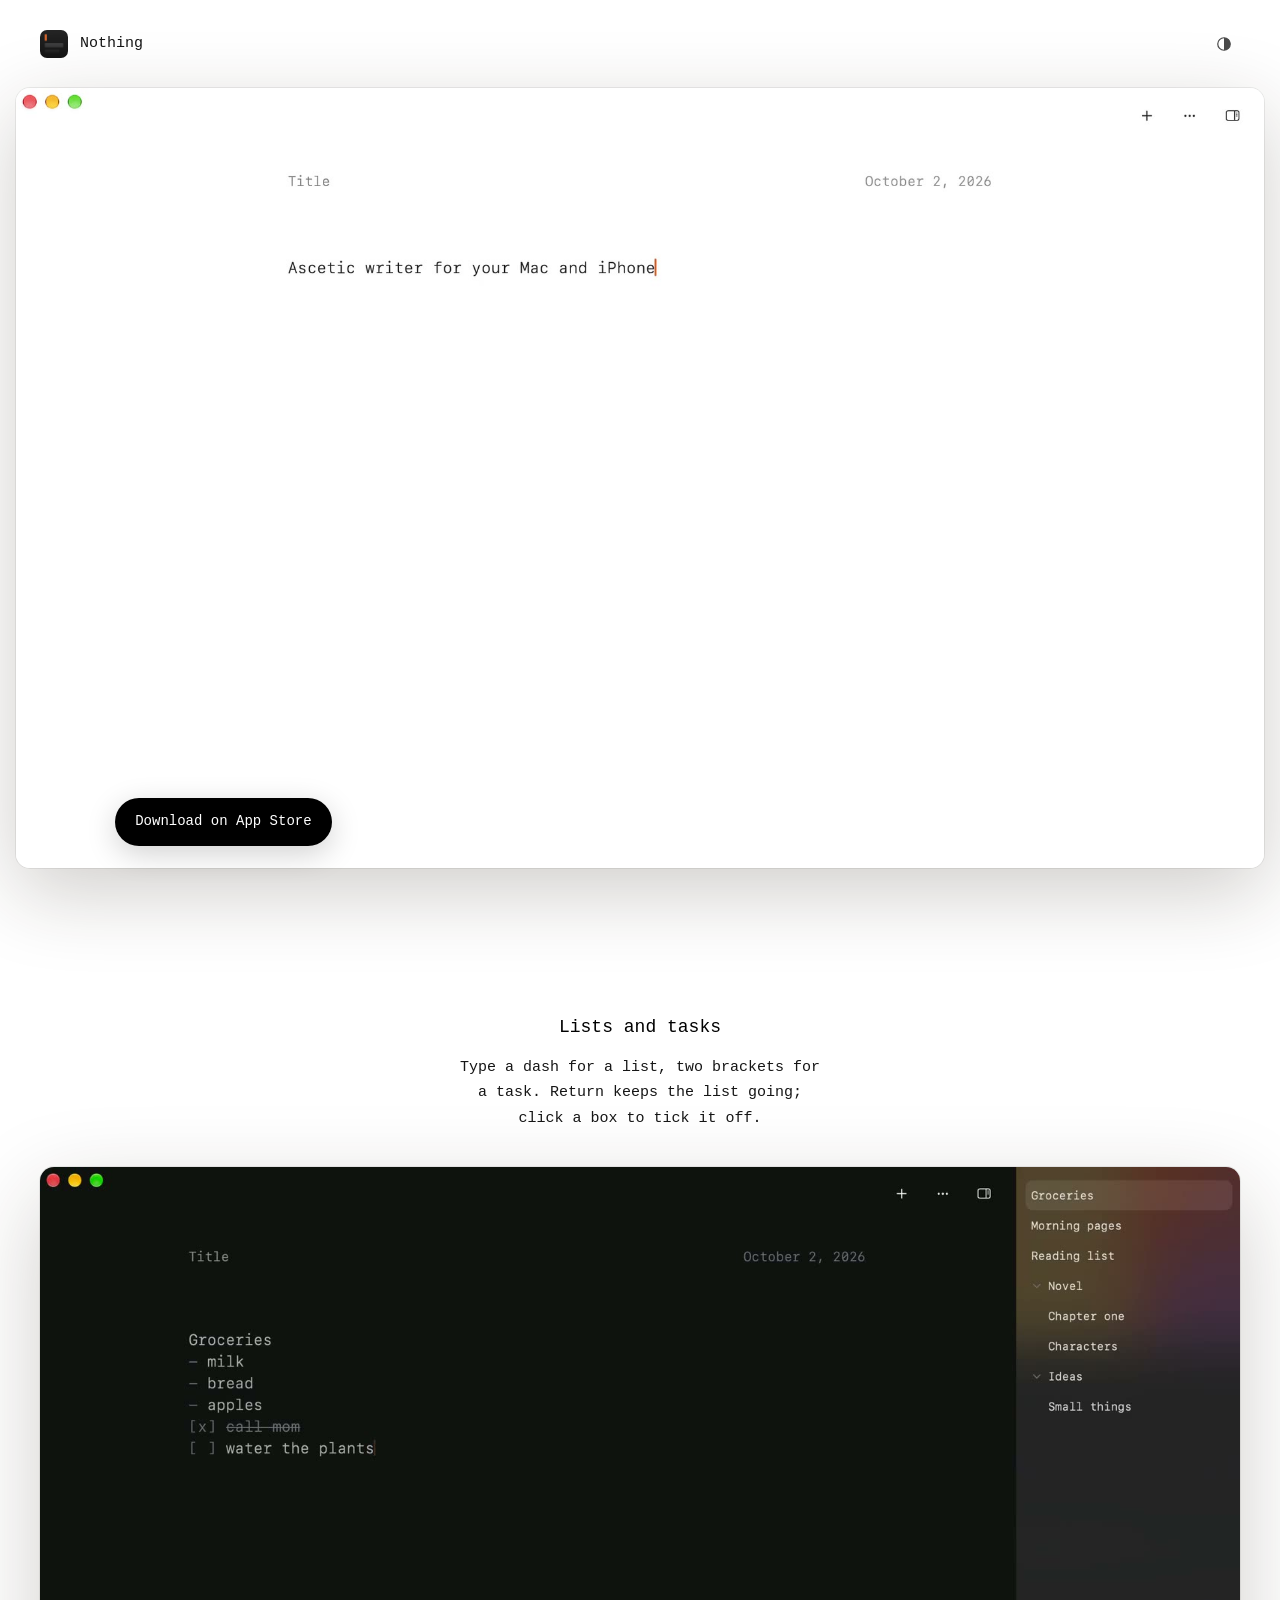
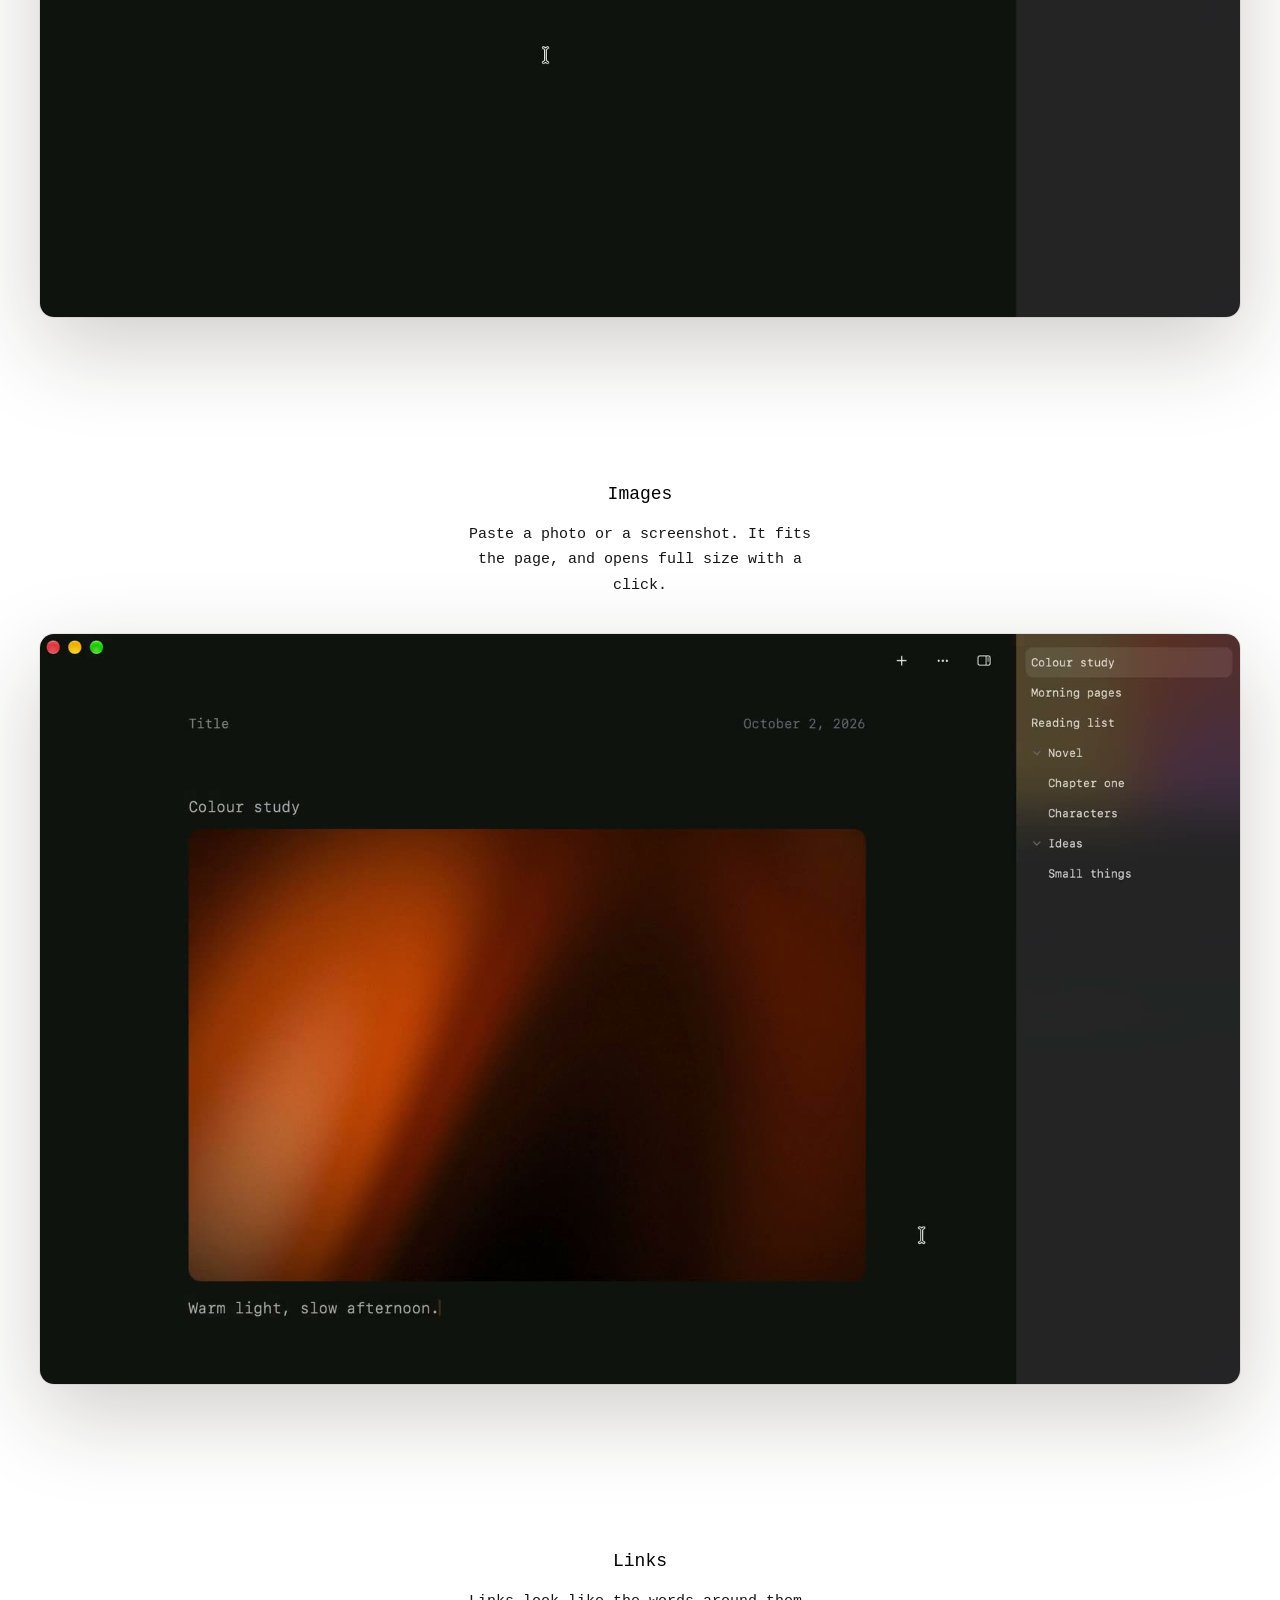
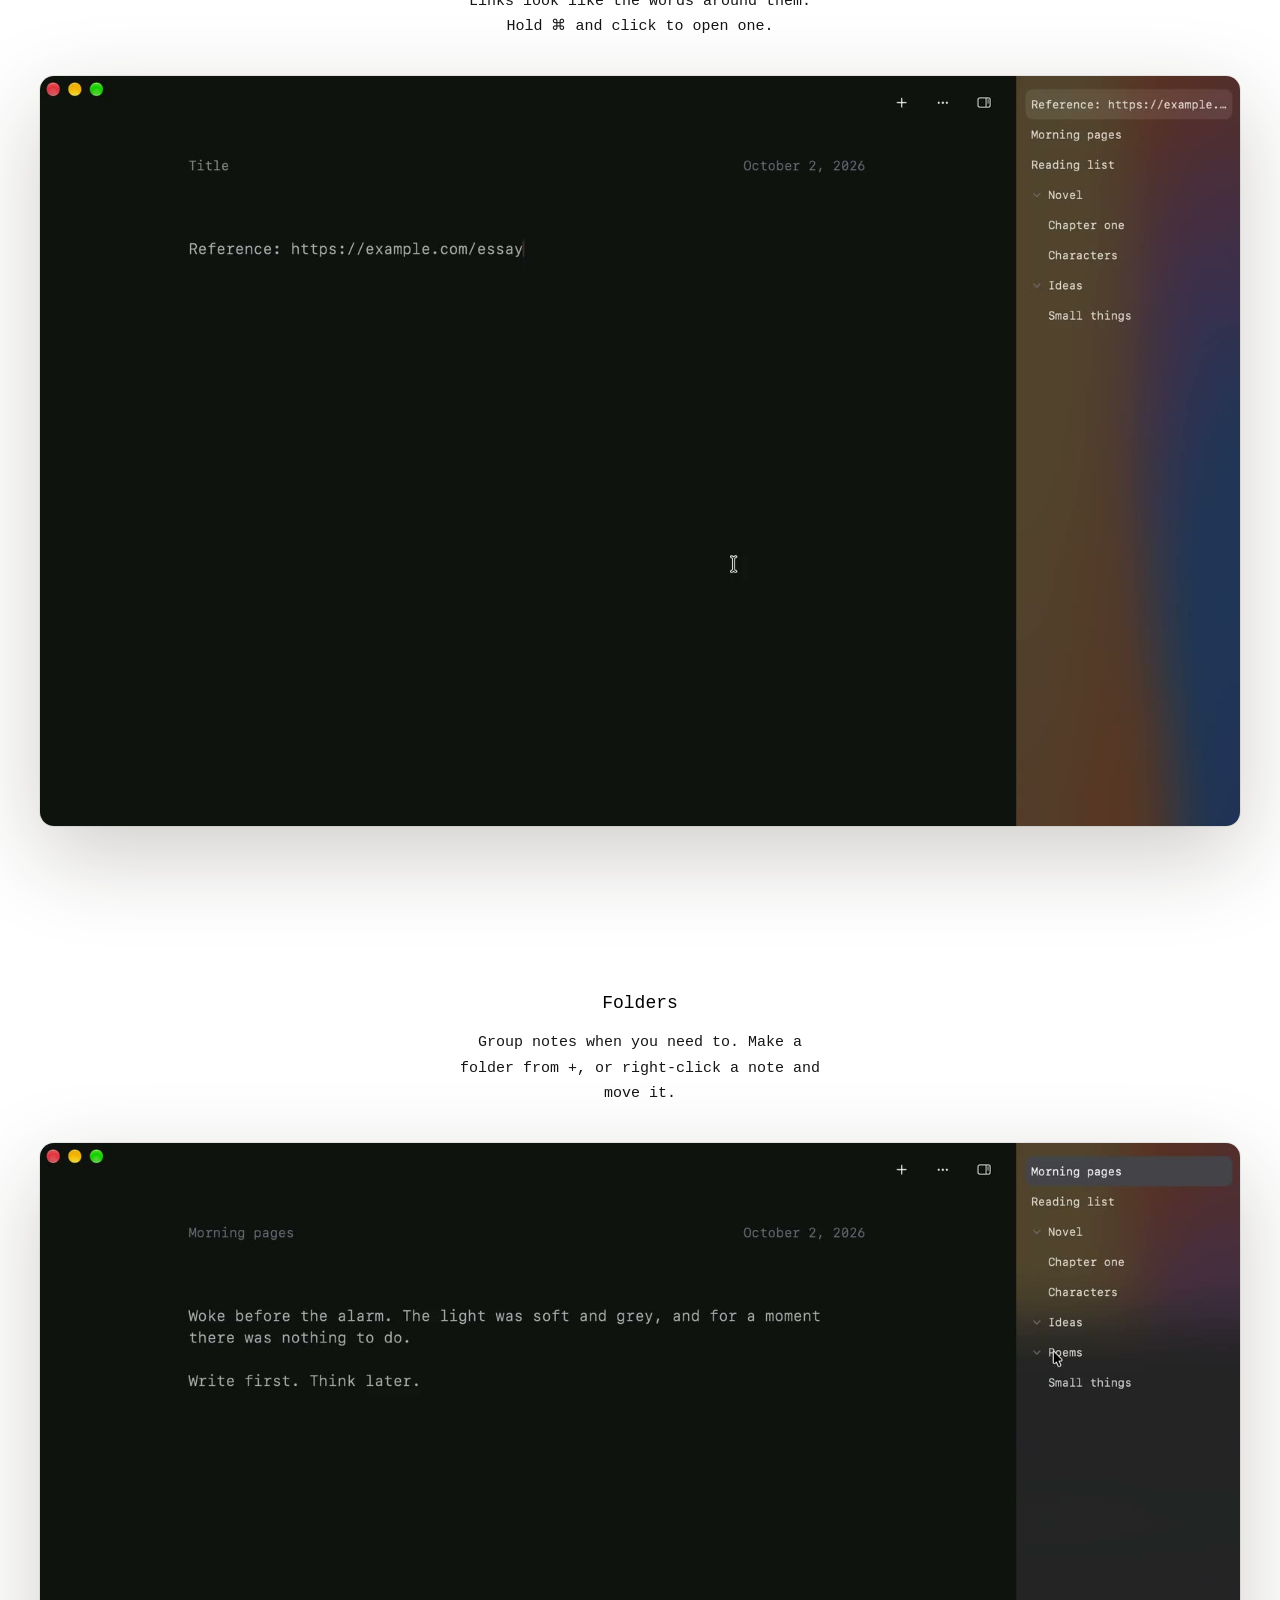
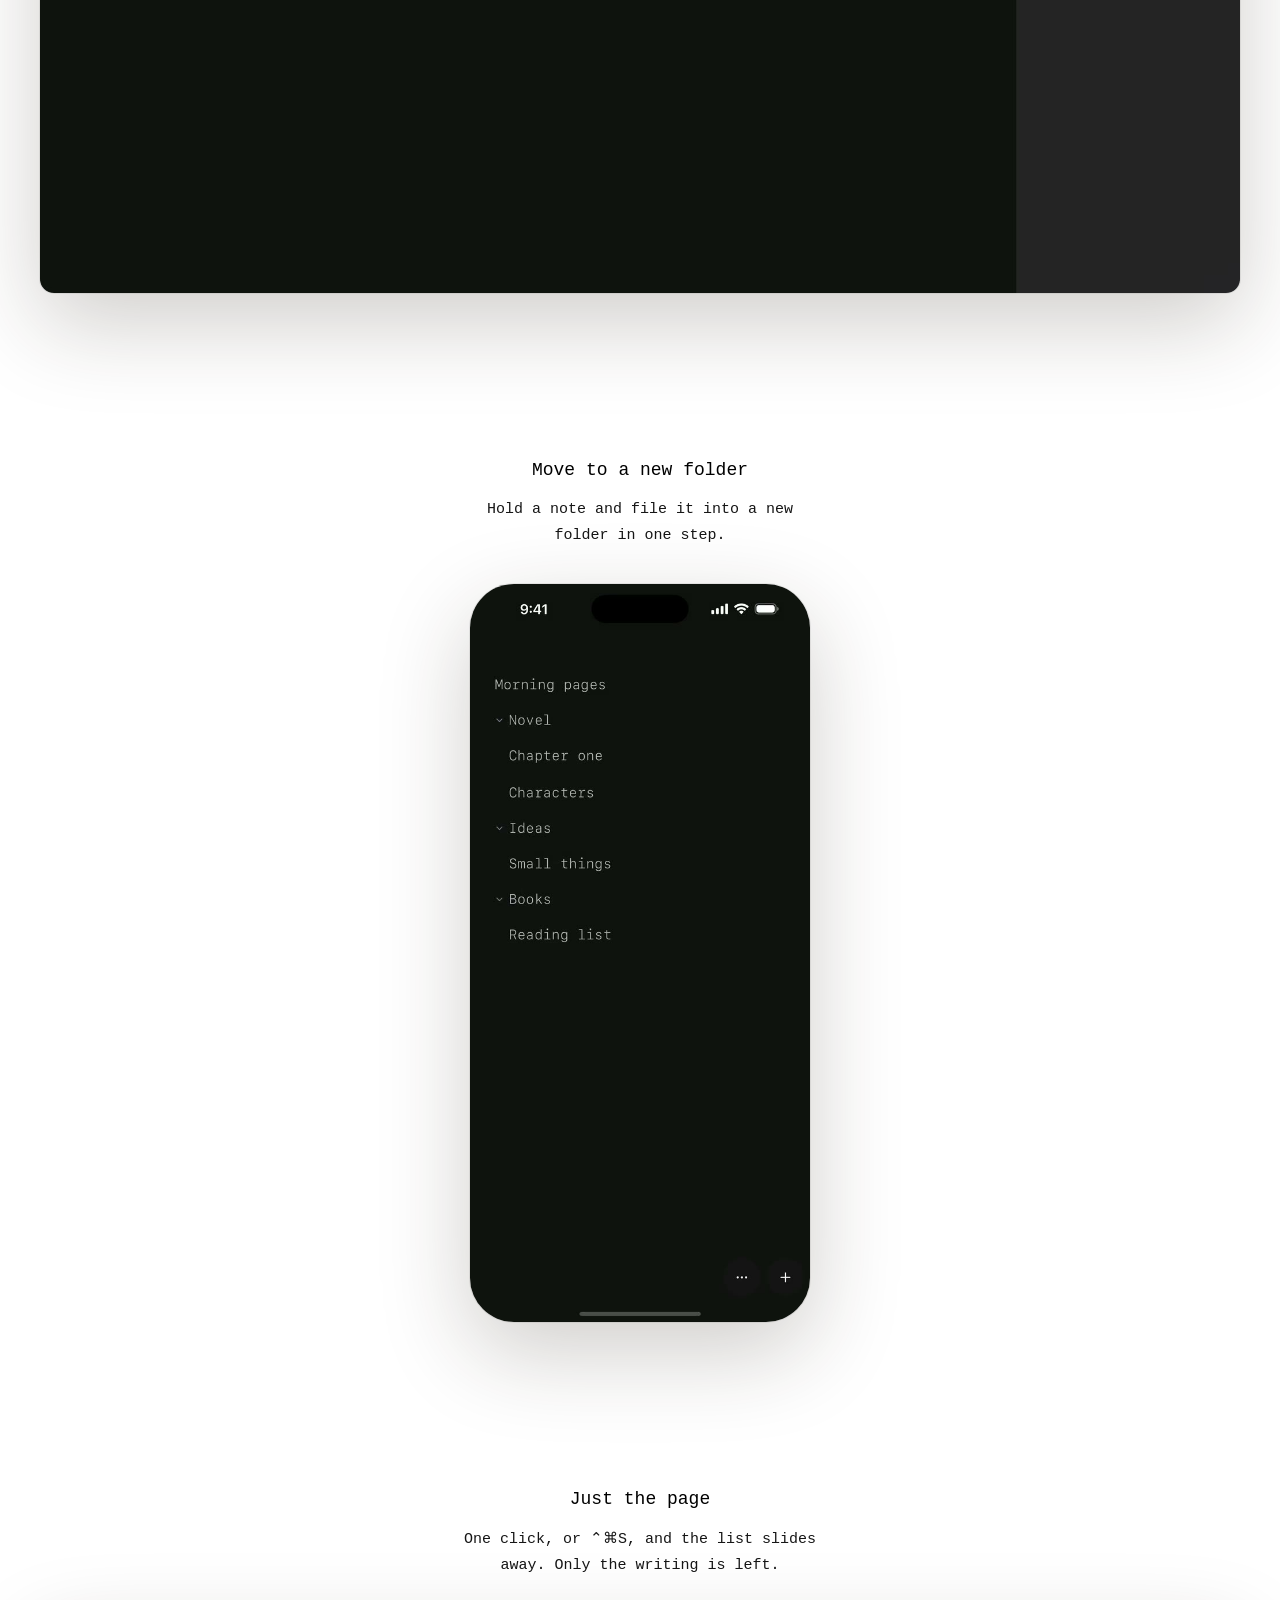
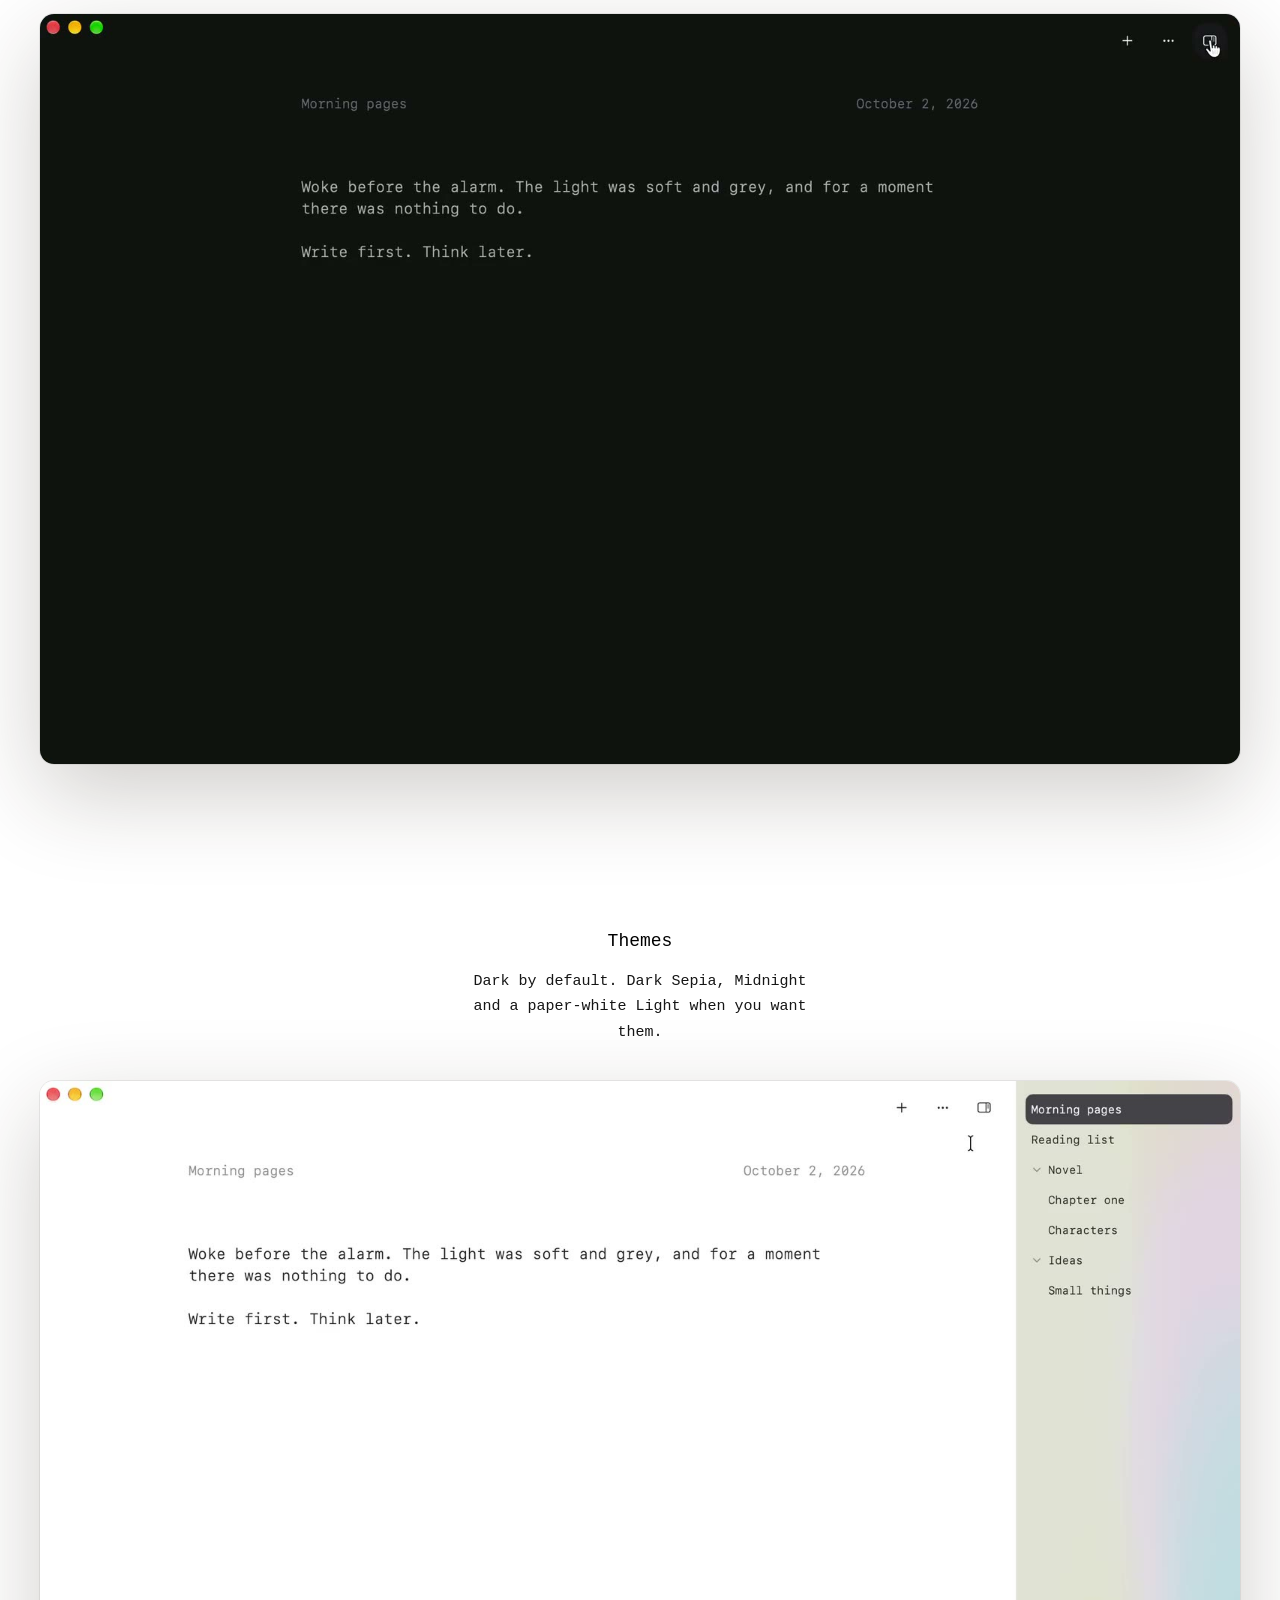
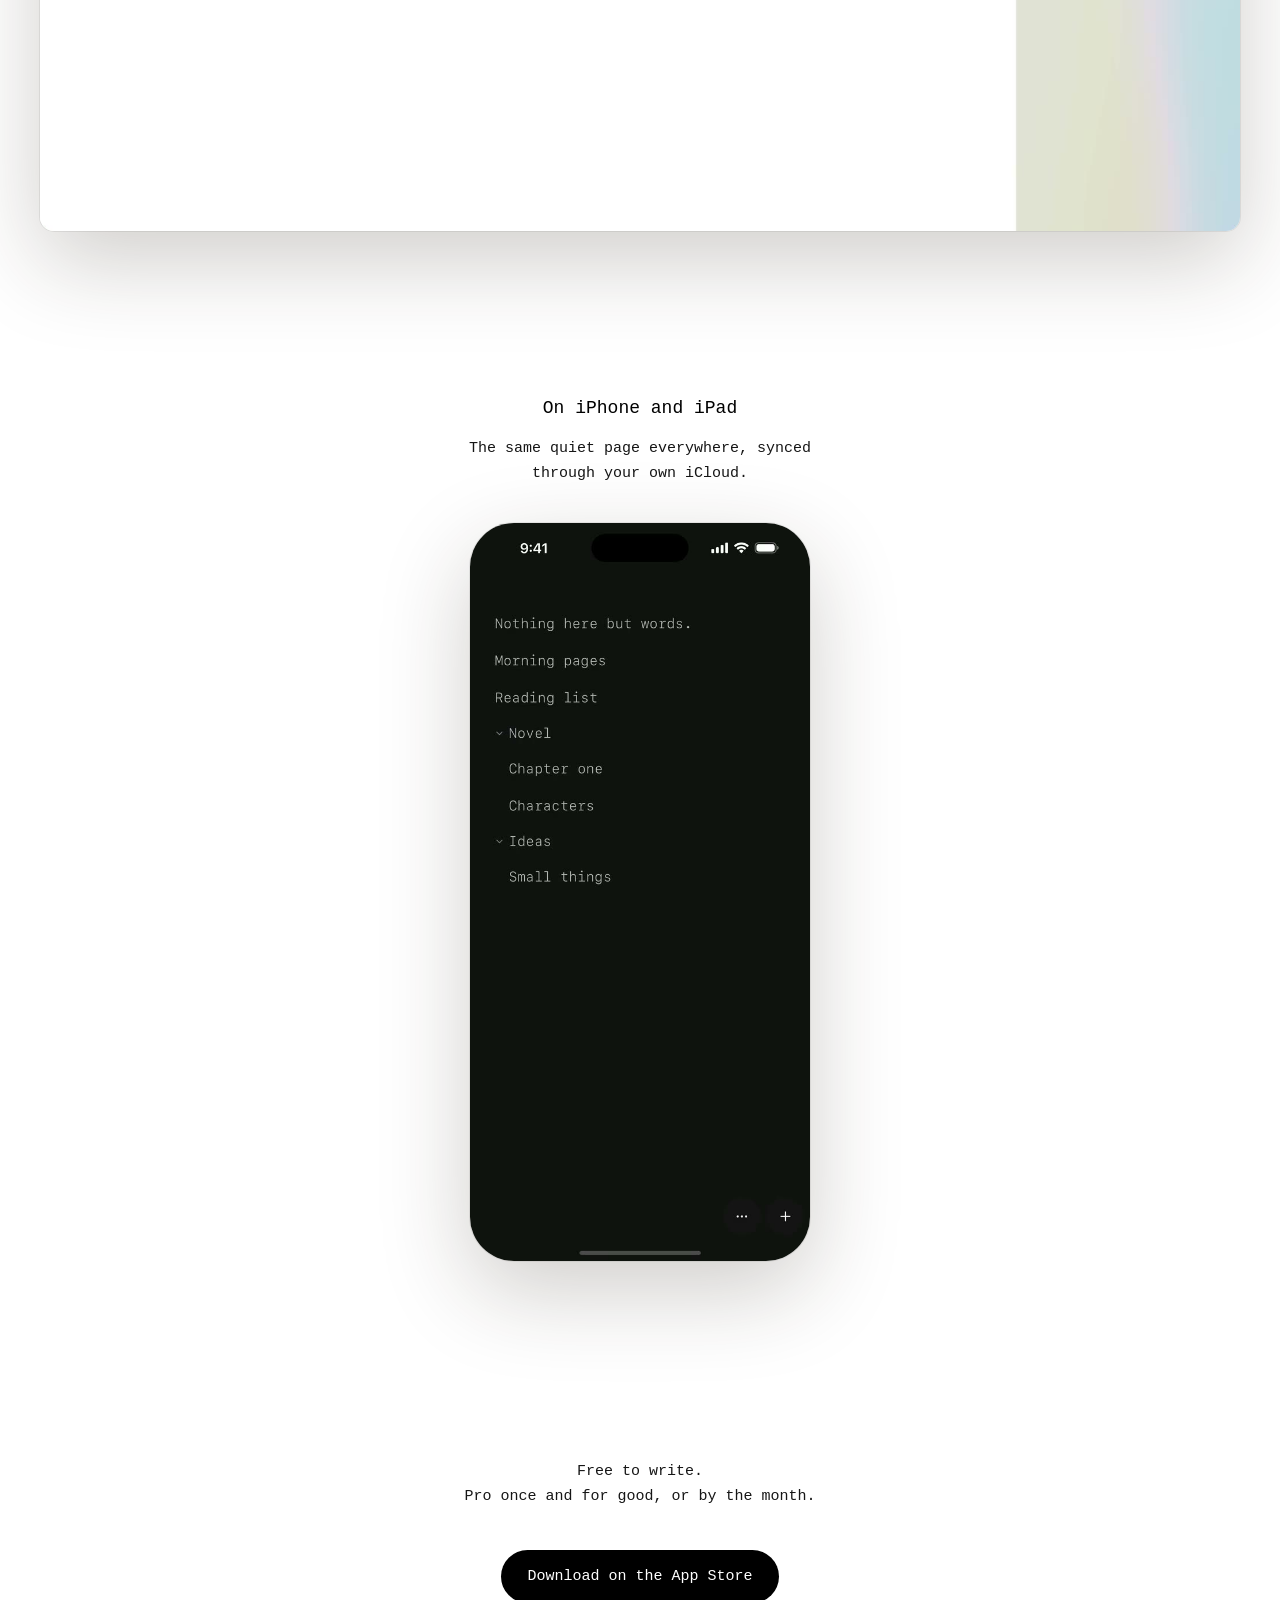
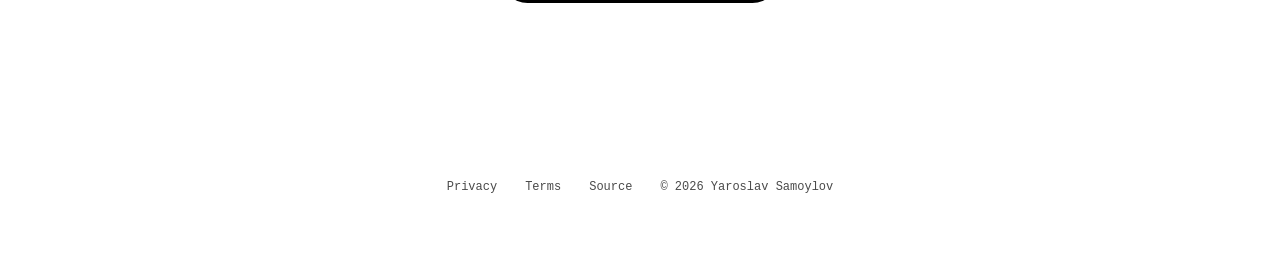
==== site/index.html @ c7aacc48 "Site: sticky App Store button dissolves away at the closing download button; price line mentions the" ====
<!doctype html>
<html lang="en">
<head>
  <meta charset="utf-8">
  <meta name="viewport" content="width=device-width, initial-scale=1, viewport-fit=cover">
  <title>Nothing — Ascetic Writer</title>
  <meta name="description" content="A quiet place to write. Nothing is an ascetic, dark writing app for Mac and iPhone.">
  <meta name="theme-color" content="#09090a" media="(prefers-color-scheme: dark)">
  <meta name="theme-color" content="#ffffff" media="(prefers-color-scheme: light)">
  <meta property="og:title" content="Nothing — Ascetic Writer">
  <meta property="og:description" content="A quiet place to write. For Mac and iPhone.">
  <meta property="og:image" content="media/mac-write.jpg">
  <link rel="icon" type="image/png" href="favicon.png">
  <link rel="apple-touch-icon" href="media/icon-256.png">
  <link rel="stylesheet" href="style.css">
  <script>
    // Apply a saved light/dark choice before first paint; otherwise follow the system
    try { var t = localStorage.getItem("theme"); if (t === "light" || t === "dark") document.documentElement.dataset.theme = t; } catch (e) {}
  </script>
</head>
<body>
  <header class="top">
    <a class="brand" href="./">
      <img src="media/icon-256.png" alt="" width="28" height="28">
      <span>Nothing</span>
    </a>
    <nav>
      <button class="theme-toggle" type="button" aria-label="Switch to light mode" title="Light / dark">
        <svg width="16" height="16" viewBox="0 0 16 16" aria-hidden="true"><circle cx="8" cy="8" r="6.25" fill="none" stroke="currentColor" stroke-width="1.2"/><path d="M8 1.75a6.25 6.25 0 0 1 0 12.5z" fill="currentColor"/></svg>
      </button>
    </nav>
  </header>

  <a class="sticky-download" href="https://apps.apple.com/us/app/nothing-ascetic-writer/id1604460952">Download on App Store</a>

  <main>
    <!-- Opens like the app, full screen -->
    <section class="hero" aria-label="Nothing">
      <!-- The real app typing the line; phones get the typed text below instead -->
      <video class="hero-video" muted playsinline preload="auto" aria-label="Nothing on a Mac, typing: Ascetic writer for your Mac and iPhone"></video>
      <div class="editor-hero">
        <div class="editor-header">
          <span>Title</span>
          <span class="editor-date" id="today"></span>
        </div>
        <h1 class="editor-text"><span id="typed">Ascetic writer for your Mac and iPhone</span><span class="caret" aria-hidden="true"></span></h1>
      </div>
    </section>

    <div class="features" id="features">
      <section class="row mac">
        <div class="copy">
          <h2>Lists and tasks</h2>
          <p>Type a dash for a list, two brackets for a task. Return keeps the list going; click a box to tick it off.</p>
        </div>
        <video src="media/mac-lists.mp4" poster="media/mac-lists.jpg" muted loop playsinline preload="metadata" aria-label="A list and two tasks, one ticked off"></video>
      </section>
      <section class="row mac">
        <div class="copy">
          <h2>Images</h2>
          <p>Paste a photo or a screenshot. It fits the page, and opens full size with a click.</p>
        </div>
        <video src="media/mac-images.mp4" poster="media/mac-images.jpg" muted loop playsinline preload="metadata" aria-label="Pasting a photo into a note and opening it full size"></video>
      </section>
      <section class="row mac">
        <div class="copy">
          <h2>Links</h2>
          <p>Links look like the words around them. Hold ⌘ and click to open one.</p>
        </div>
        <video src="media/mac-links.mp4" poster="media/mac-links.jpg" muted loop playsinline preload="metadata" aria-label="A link dims while ⌘ is held"></video>
      </section>
      <section class="row mac">
        <div class="copy">
          <h2>Folders</h2>
          <p>Group notes when you need to. Make a folder from +, or right-click a note and move it.</p>
        </div>
        <video src="media/mac-folders.mp4" poster="media/mac-folders.jpg" muted loop playsinline preload="metadata" aria-label="Making a folder and moving a note into it"></video>
      </section>
      <section class="row phone">
        <div class="copy">
          <h2>Move to a new folder</h2>
          <p>Hold a note and file it into a new folder in one step.</p>
        </div>
        <video src="media/ios-folders.mp4" poster="media/ios-folders.jpg" muted loop playsinline preload="metadata" aria-label="Moving a note into a new folder on iPhone"></video>
      </section>
      <section class="row mac">
        <div class="copy">
          <h2>Just the page</h2>
          <p>One click, or ⌃⌘S, and the list slides away. Only the writing is left.</p>
        </div>
        <video src="media/mac-sidebar.mp4" poster="media/mac-sidebar.jpg" muted loop playsinline preload="metadata" aria-label="The note list sliding away and back"></video>
      </section>
      <section class="row mac">
        <div class="copy">
          <h2>Themes</h2>
          <p>Dark by default. Dark Sepia, Midnight and a paper-white Light when you want them.</p>
        </div>
        <video src="media/mac-themes.mp4" poster="media/mac-themes.jpg" muted loop playsinline preload="metadata" aria-label="Switching between Dark, Dark Sepia, Midnight and Light"></video>
      </section>
      <section class="row phone">
        <div class="copy">
          <h2>On iPhone and iPad</h2>
          <p>The same quiet page everywhere, synced through your own iCloud.</p>
        </div>
        <video src="media/ios-write.mp4" poster="media/ios-write.jpg" muted loop playsinline preload="metadata" aria-label="Writing a note on iPhone"></video>
      </section>
    </div>

    <section class="price">
      <p>Free to write.<br>Pro once and for good, or by the month.</p>
      <a class="download" href="https://apps.apple.com/us/app/nothing-ascetic-writer/id1604460952">Download on the App Store</a>
    </section>
  </main>

  <footer>
    <a href="privacy.html">Privacy</a>
    <a href="terms.html">Terms</a>
    <a href="https://github.com/yaosamo/Writer">Source</a>
    <span>© 2026 Yaroslav Samoylov</span>
  </footer>

  <script src="theme.js"></script>
  <script>
    // Hero video in the page's theme; plays once and rests on the typed line
    (function () {
      var video = document.querySelector(".hero-video");
      if (!video || !window.matchMedia("(min-width: 761px)").matches) return;
      var root = document.documentElement;
      var media = window.matchMedia("(prefers-color-scheme: dark)");
      var still = window.matchMedia("(prefers-reduced-motion: reduce)").matches;
      function load() {
        var theme = root.dataset.theme || (media.matches ? "dark" : "light");
        var src = "media/hero-" + theme + ".mp4";
        if (video.getAttribute("src") === src) return;
        var replay = !video.getAttribute("src");
        video.poster = "media/hero-" + theme + ".jpg";
        video.src = src;
        if (still) return;
        if (replay) { video.play().catch(function () {}); }
        else { video.addEventListener("loadeddata", function () { video.currentTime = video.duration || 0; }, { once: true }); }
      }
      new MutationObserver(load).observe(root, { attributes: true, attributeFilter: ["data-theme"] });
      media.addEventListener("change", load);
      load();
    })();
  </script>
  <script>
    // The hero types its line like the editor does; static for reduced motion
    (function () {
      var date = new Date().toLocaleDateString("en-US", { month: "long", day: "numeric", year: "numeric" });
      document.getElementById("today").textContent = date;
      var el = document.getElementById("typed");
      var text = el.textContent;
      if (window.matchMedia("(prefers-reduced-motion: reduce)").matches) return;
      el.textContent = "";
      var i = 0;
      (function next() {
        if (i > text.length) return;
        el.textContent = text.slice(0, i++);
        var ch = text.charAt(i - 1);
        setTimeout(next, i === 1 ? 700 : ch === " " ? 110 : 45 + Math.random() * 70);
      })();
    })();
  </script>
  <script>
    // Play each video only while it is on screen; respect reduced motion
    (function () {
      var videos = document.querySelectorAll("video");
      var reduce = window.matchMedia("(prefers-reduced-motion: reduce)").matches;
      if (reduce || !("IntersectionObserver" in window)) {
        videos.forEach(function (v) { v.controls = true; });
        return;
      }
      var io = new IntersectionObserver(function (entries) {
        entries.forEach(function (e) {
          if (e.isIntersecting) { e.target.play().catch(function () {}); }
          else { e.target.pause(); }
        });
      }, { threshold: 0.35 });
      videos.forEach(function (v) { io.observe(v); });
    })();
  </script>
  <script>
    // The sticky button steps aside when the closing one comes into view
    (function () {
      var sticky = document.querySelector(".sticky-download");
      var end = document.querySelector(".price");
      if (!sticky || !end || !("IntersectionObserver" in window)) return;
      new IntersectionObserver(function (entries) {
        sticky.classList.toggle("gone", entries[0].isIntersecting);
      }, { rootMargin: "0px 0px -10% 0px" }).observe(end);
    })();
  </script>
</body>
</html>
---- site/style.css ----
:root {
  --bg: #09090a;
  --text: #ededee;
  --strong: #ffffff;
  --dim: #b4b4b8;
  --line: rgba(255, 255, 255, 0.07);
  --card-top: rgba(255, 255, 255, 0.035);
  --card-bottom: rgba(255, 255, 255, 0.012);
  --card-shadow: rgba(0, 0, 0, 0.35);
  --video-shadow: rgba(0, 0, 0, 0.55);
  --glow-warm: rgba(150, 62, 18, 0.32);
  --glow-cool: rgba(40, 44, 60, 0.35);
  --caret: #ff8a1f;
  --panel: #4c4c4c;
  --editor-bg: #0f120f;
  --editor-text: #b8b8ba;
  --editor-dim: #787885;
  --mono: ui-monospace, "SF Mono", SFMono-Regular, Menlo, Consolas, monospace;
  color-scheme: dark;
}

/* Light: warm paper, same orange caret */
@media (prefers-color-scheme: light) {
  :root:not([data-theme="dark"]) {
    --bg: #ffffff;
    --text: #161616;
    --strong: #000000;
    --dim: #4a4a4a;
    --line: rgba(0, 0, 0, 0.07);
    --card-top: rgba(255, 255, 255, 0.75);
    --card-bottom: rgba(255, 255, 255, 0.45);
    --card-shadow: rgba(60, 40, 20, 0.08);
    --video-shadow: rgba(40, 30, 20, 0.22);
    --glow-warm: rgba(255, 150, 70, 0);
    --glow-cool: rgba(255, 255, 255, 0);
    --caret: #e2701a;
    --panel: #efefef;
    --editor-bg: #ffffff;
    --editor-text: #262626;
    --editor-dim: #999999;
    color-scheme: light;
  }
}
:root[data-theme="light"] {
  --panel: #efefef;
  --editor-bg: #ffffff;
  --editor-text: #262626;
  --editor-dim: #999999;
  --bg: #ffffff;
  --text: #161616;
  --strong: #000000;
  --dim: #4a4a4a;
  --line: rgba(0, 0, 0, 0.07);
  --card-top: rgba(255, 255, 255, 0.75);
  --card-bottom: rgba(255, 255, 255, 0.45);
  --card-shadow: rgba(60, 40, 20, 0.08);
  --video-shadow: rgba(40, 30, 20, 0.22);
  --glow-warm: rgba(255, 150, 70, 0);
  --glow-cool: rgba(255, 255, 255, 0);
  --caret: #e2701a;
  color-scheme: light;
}

* { box-sizing: border-box; }

html { -webkit-text-size-adjust: 100%; }

body {
  margin: 0;
  min-height: 100vh;
  background-color: var(--bg);
  /* a low warm glow, like the app icon's caret, and a faint one up top */
  background-image:
    radial-gradient(ellipse 70% 45% at 50% 108%, var(--glow-warm), transparent 70%),
    radial-gradient(ellipse 50% 35% at 15% -5%, var(--glow-cool), transparent 70%);
  background-attachment: fixed;
  color: var(--text);
  font-family: var(--mono);
  font-weight: 300;
  font-size: 15px;
  line-height: 1.7;
  -webkit-font-smoothing: antialiased;
  -moz-osx-font-smoothing: grayscale;
  text-rendering: optimizeLegibility;
  transition: background-color 0.3s, color 0.3s;
}

a { color: inherit; text-decoration: none; }
a:hover { color: var(--strong); }
a:focus-visible, button:focus-visible { outline: 1px solid var(--caret); outline-offset: 4px; border-radius: 4px; }

.top {
  display: flex;
  justify-content: space-between;
  align-items: center;
  padding: 28px 40px;
}
.brand { display: flex; align-items: center; gap: 12px; color: var(--text); }
.brand img { border-radius: 7px; }
.top nav { display: flex; align-items: center; gap: 20px; }
.store-link { color: var(--dim); font-size: 13px; }
.theme-toggle {
  display: grid;
  place-items: center;
  width: 32px;
  height: 32px;
  padding: 0;
  border: 0;
  border-radius: 50%;
  background: transparent;
  color: var(--dim);
  cursor: pointer;
}
.theme-toggle:hover { color: var(--strong); background: var(--line); }

.caret {
  display: inline-block;
  width: 0.09em;
  height: 0.9em;
  margin-left: 0.12em;
  vertical-align: -0.08em;
  background: var(--caret);
  border-radius: 2px;
  animation: blink 1.1s steps(1) infinite;
}
@keyframes blink { 50% { opacity: 0; } }

.price { text-align: center; padding: 4vh 0 14vh; color: var(--text); }
.price p { margin: 0; }

.download {
  display: inline-block;
  margin-top: 40px;
  padding: 14px 26px;
  border-radius: 999px;
  background: var(--strong);
  color: var(--bg);
}
.download:hover { color: var(--bg); opacity: 0.88; }

footer {
  display: flex;
  justify-content: center;
  flex-wrap: wrap;
  gap: 28px;
  padding: 48px 24px 64px;
  color: var(--dim);
  font-size: 12px;
}

/* privacy page */
.doc { max-width: 640px; margin: 0 auto; padding: 8vh 0 12vh; }
.doc h1 { font-weight: 300; font-size: 28px; color: var(--strong); margin: 0 0 4px; }
.doc .meta { color: var(--dim); margin: 0 0 40px; }
.doc h2 { font-weight: 400; font-size: 15px; color: var(--strong); margin: 40px 0 8px; }
.doc a { color: var(--caret); }

@media (max-width: 760px) {
  .top { padding: 20px 16px; }
              }

@media (prefers-reduced-motion: reduce) {
  .caret { animation: none; }
  body { transition: none; }
}

/* ---------- app-like opening screen ---------- */
.top { position: absolute; top: 0; left: 0; right: 0; z-index: 2; }
main { padding: 0; }
.hero { height: 100vh; height: 100svh; }
.hero-video { display: none; }
/* Mac-size screens: the recorded app window under the header, as large as fits */
@media (min-width: 761px) {
  .top { position: static; }
  .hero {
    height: auto;
    display: grid;
    place-items: center;
    padding: 0 16px;
  }
  .hero-video {
    display: block;
    width: min(100%, calc((100svh - 104px) * 1.6));
    aspect-ratio: 16 / 10;
    border-radius: 14px;
    background: var(--editor-bg);
    box-shadow: 0 24px 80px var(--video-shadow), 0 0 0 1px var(--line);
  }
  .hero .editor-hero { display: none; }
}
/* Stays on screen all the way down; dark on light, light on dark */
.sticky-download {
  position: fixed;
  left: clamp(24px, 9vw, 160px);
  bottom: clamp(24px, 6vh, 56px);
  z-index: 5;
  padding: 12px 20px;
  border-radius: 999px;
  background: var(--strong);
  color: var(--bg);
  font-size: 14px;
  box-shadow: 0 8px 30px rgba(0, 0, 0, 0.18);
  transition: transform 0.2s ease, opacity 0.7s ease, filter 0.7s ease;
}
.sticky-download:hover { color: var(--bg); transform: translateY(-1px); }
/* Dissolves away once the closing download button is on screen */
.sticky-download.gone {
  opacity: 0;
  filter: blur(8px);
  transform: scale(0.96);
  pointer-events: none;
}
.editor-hero {
  height: 100%;
  padding: 0 clamp(24px, 9vw, 160px);
  background: var(--editor-bg);
  display: flex;
  flex-direction: column;
}

.editor-header {
  display: flex;
  justify-content: space-between;
  padding-top: clamp(120px, 20vh, 200px);
  color: var(--editor-dim);
  font-size: 14px;
}
.editor-text {
  margin: clamp(56px, 10vh, 96px) 0 0;
  max-width: 22ch;
  font-weight: 300;
  font-size: clamp(26px, 4vw, 48px);
  line-height: 1.3;
  color: var(--editor-text);
}

/* ---------- features: snippet on the left, words on the right ---------- */
.features { padding: 16vh 16px 0; }
/* Each feature: a line of text, then the app itself, nearly full size */
.row {
  max-width: 1200px;
  margin: 0 auto 18vh;
  display: flex;
  flex-direction: column;
  align-items: center;
}
.copy { max-width: 40ch; margin-bottom: 36px; text-align: center; }
.row video {
  display: block;
  background: var(--editor-bg);
  box-shadow: 0 30px 90px var(--video-shadow), 0 0 0 1px var(--line);
}
.row.mac video { width: 100%; aspect-ratio: 16 / 10; border-radius: 14px; }
.row.phone video { height: min(82vh, 820px); aspect-ratio: 590 / 1282; border-radius: 44px; }
.copy h2 { margin: 0 0 12px; font-weight: 400; font-size: 18px; color: var(--strong); }
.copy p { margin: 0; color: var(--text); }

@media (max-width: 760px) {
  .editor-hero { padding: 0 20px; }
  .features { padding: 10vh 12px 0; }
  .row { margin-bottom: 12vh; }
  .copy { margin-bottom: 24px; padding: 0 8px; }
  .row.mac video { border-radius: 8px; }
  .row.phone video { height: auto; width: min(78vw, 360px); border-radius: 32px; }
}

@media (max-width: 760px) {
  .sticky-download { left: 20px; bottom: 20px; }
}
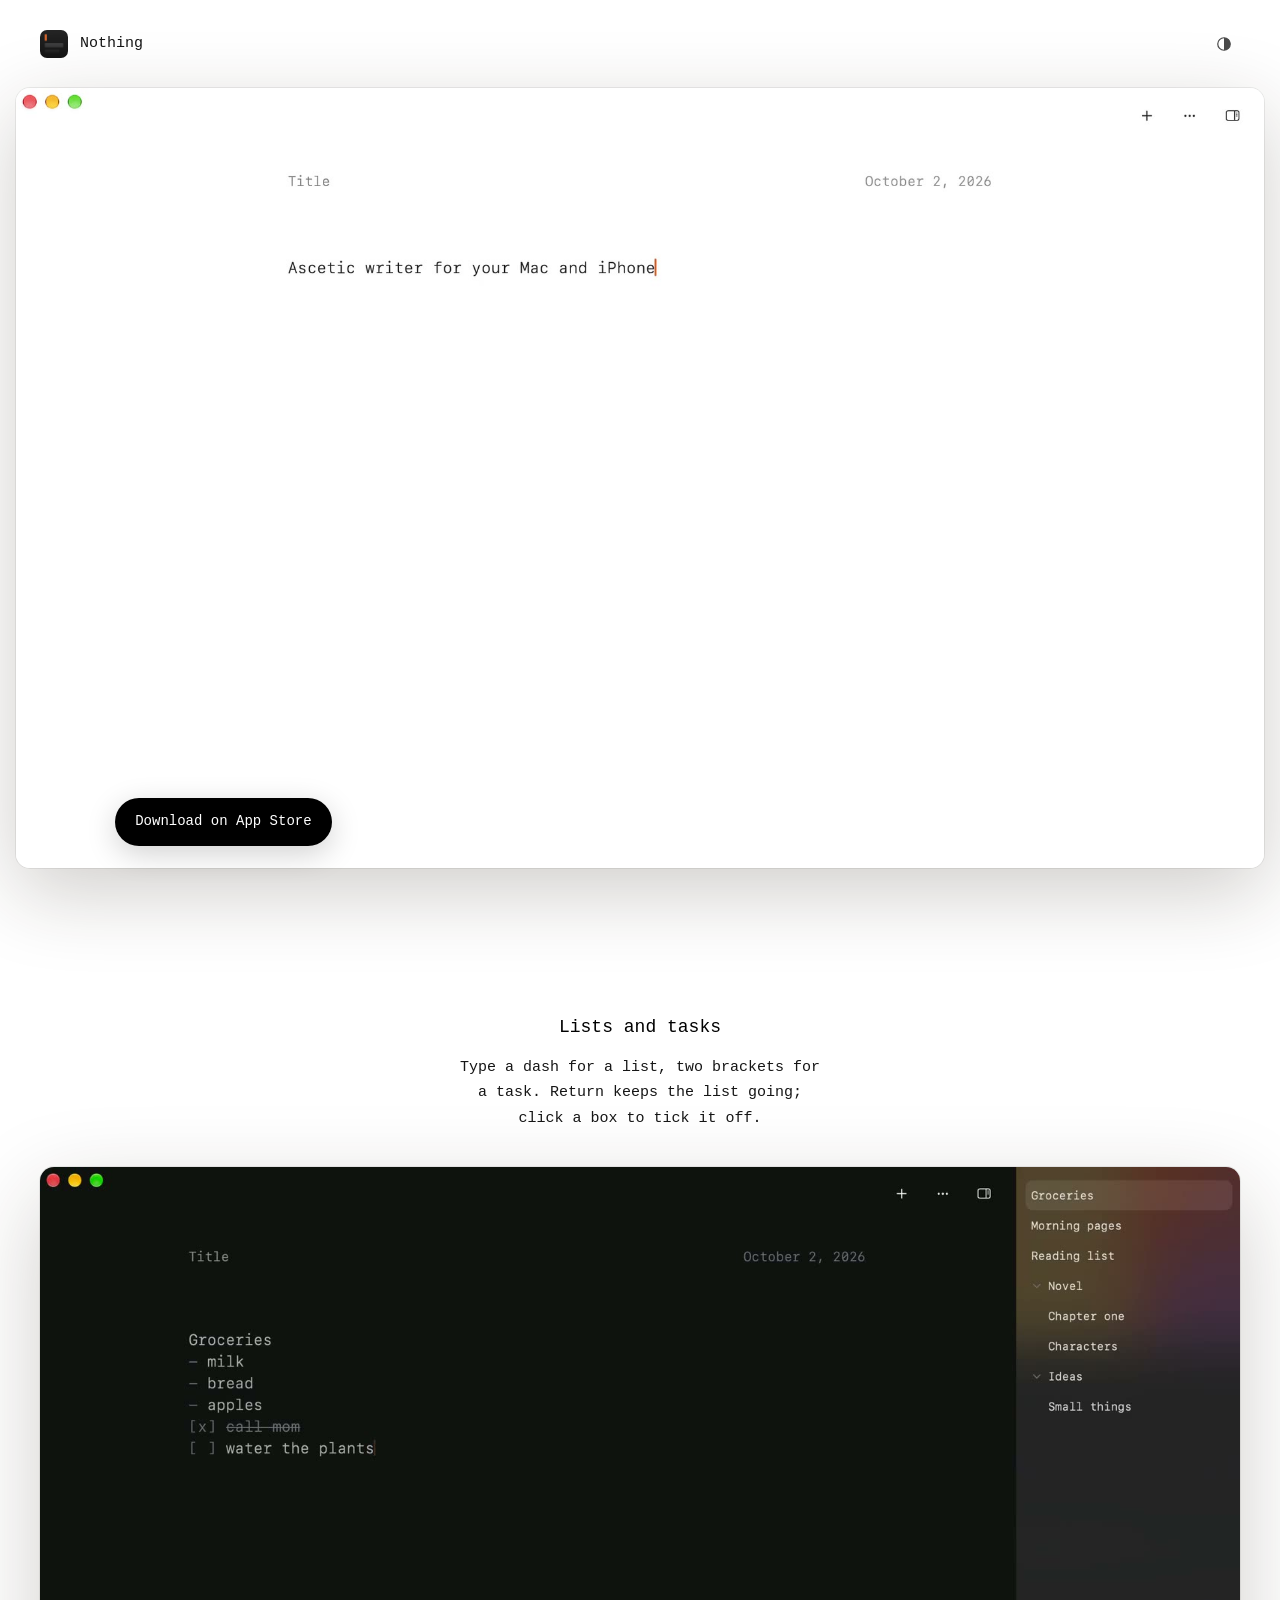
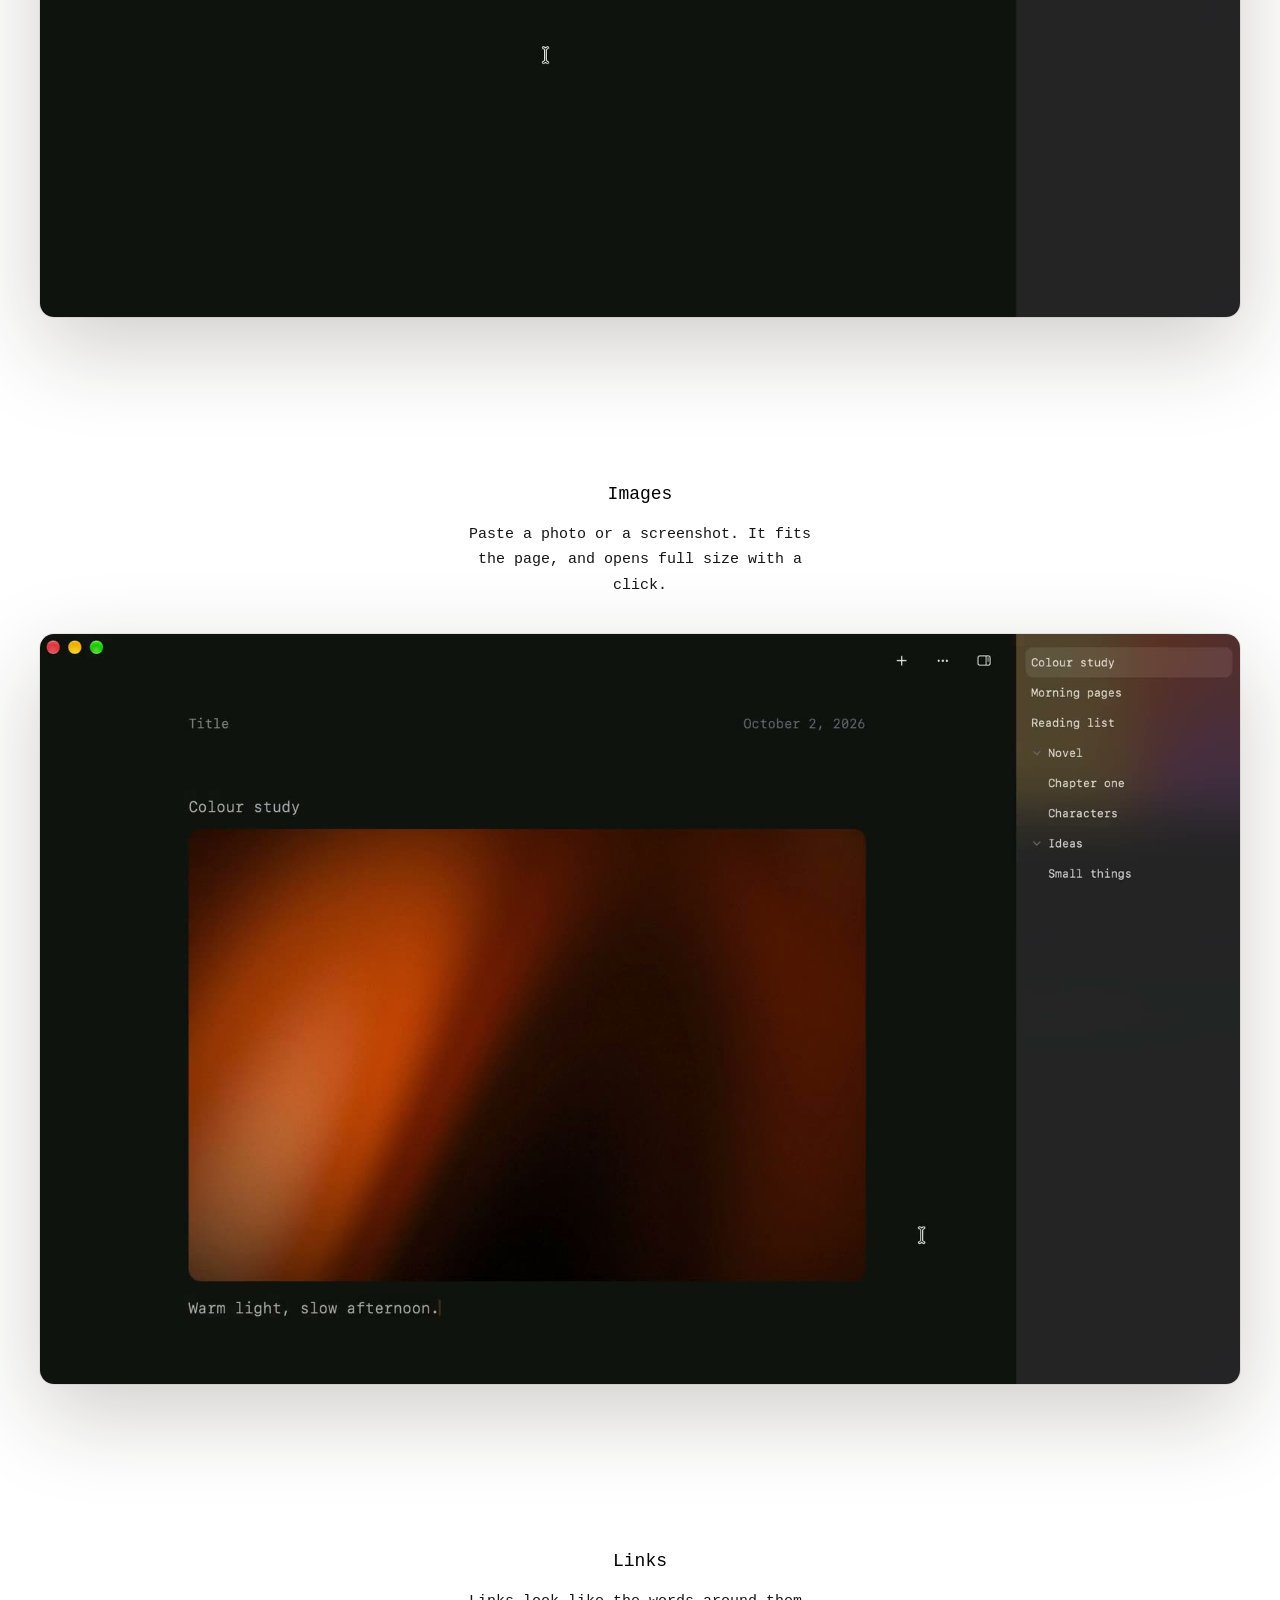
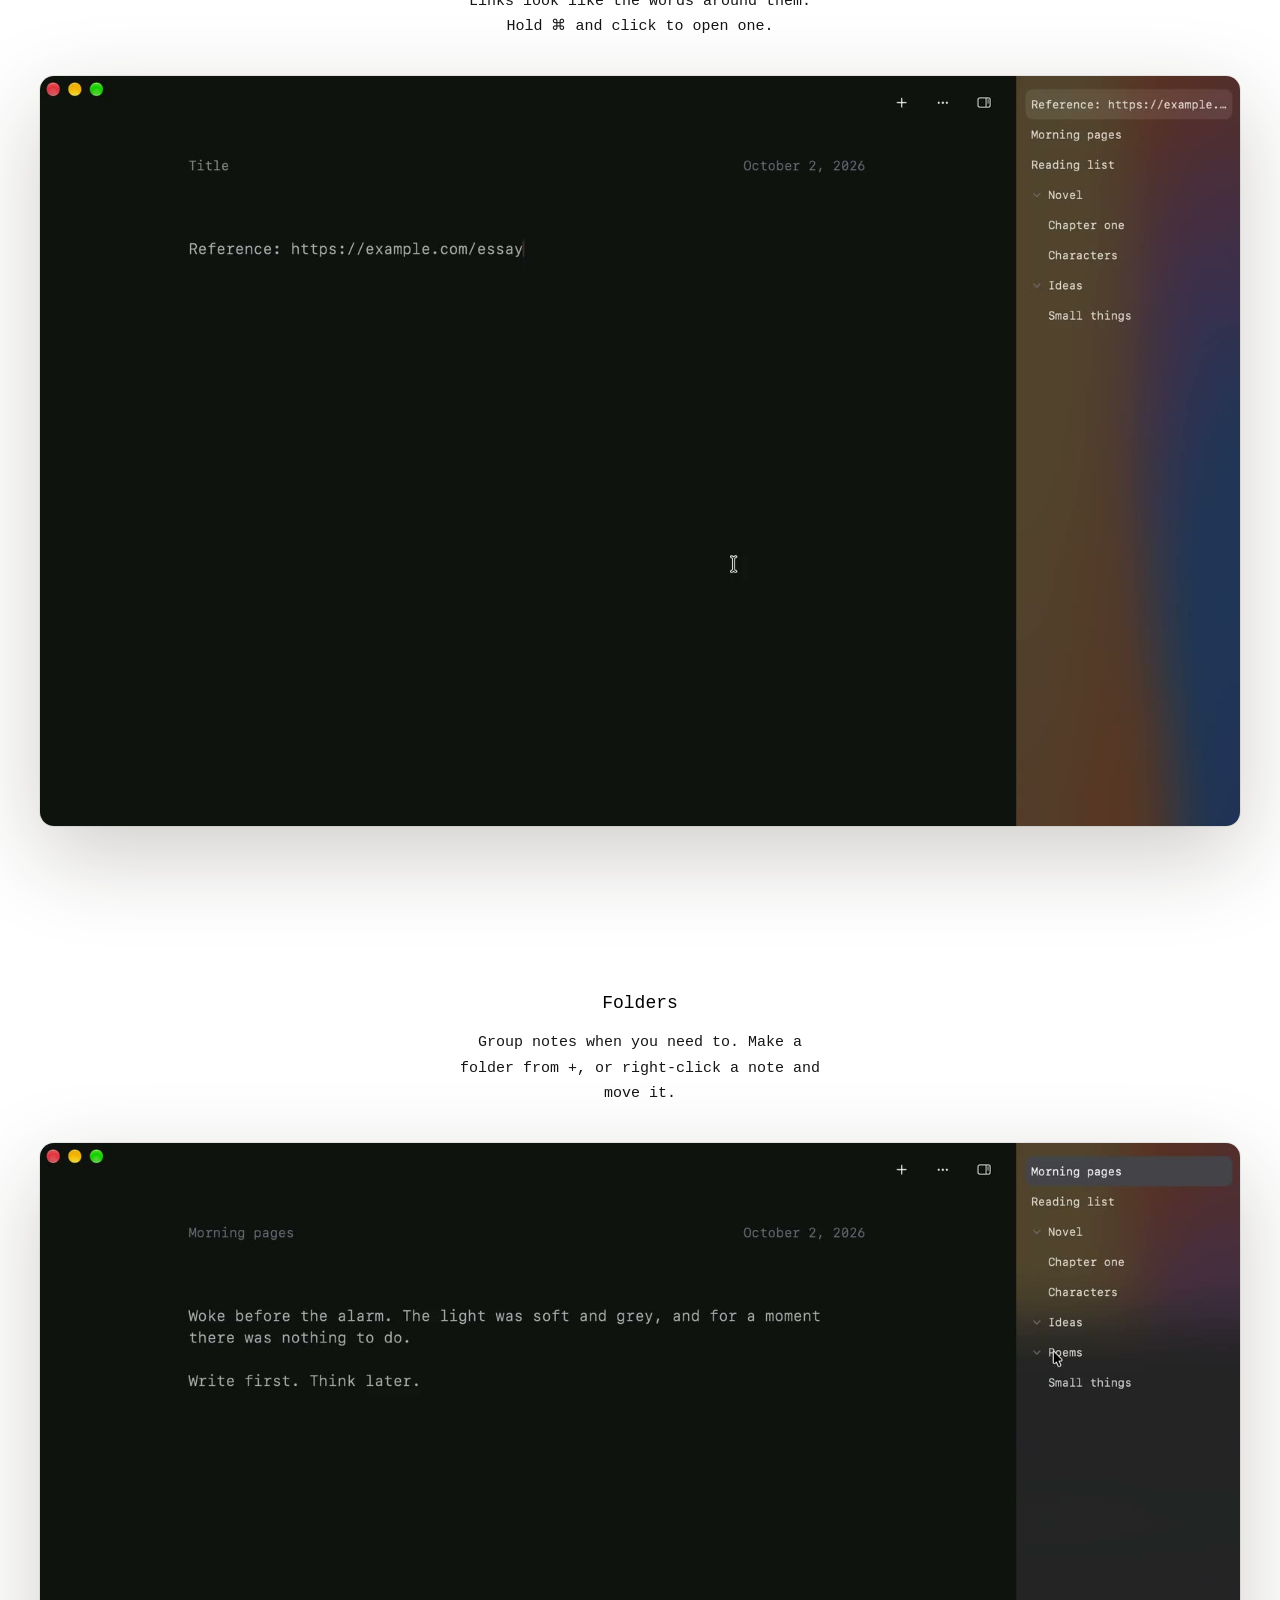
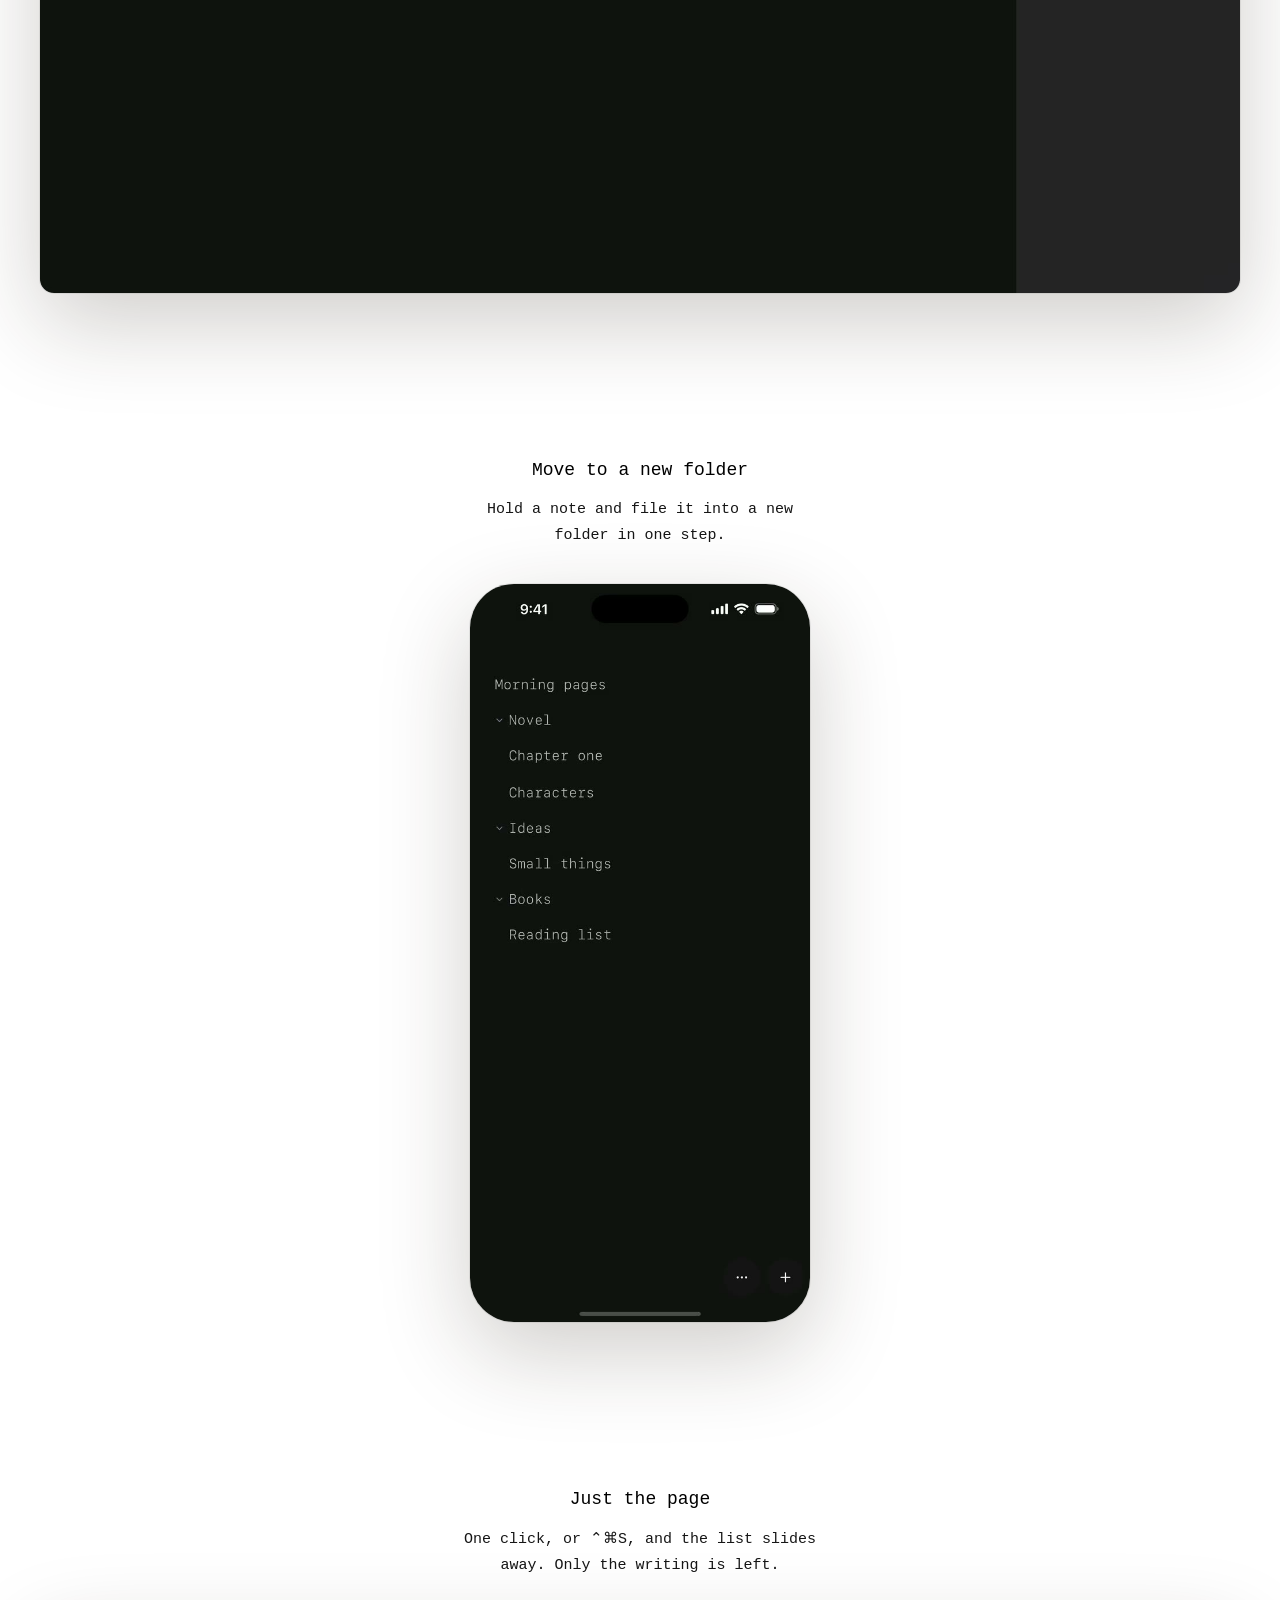
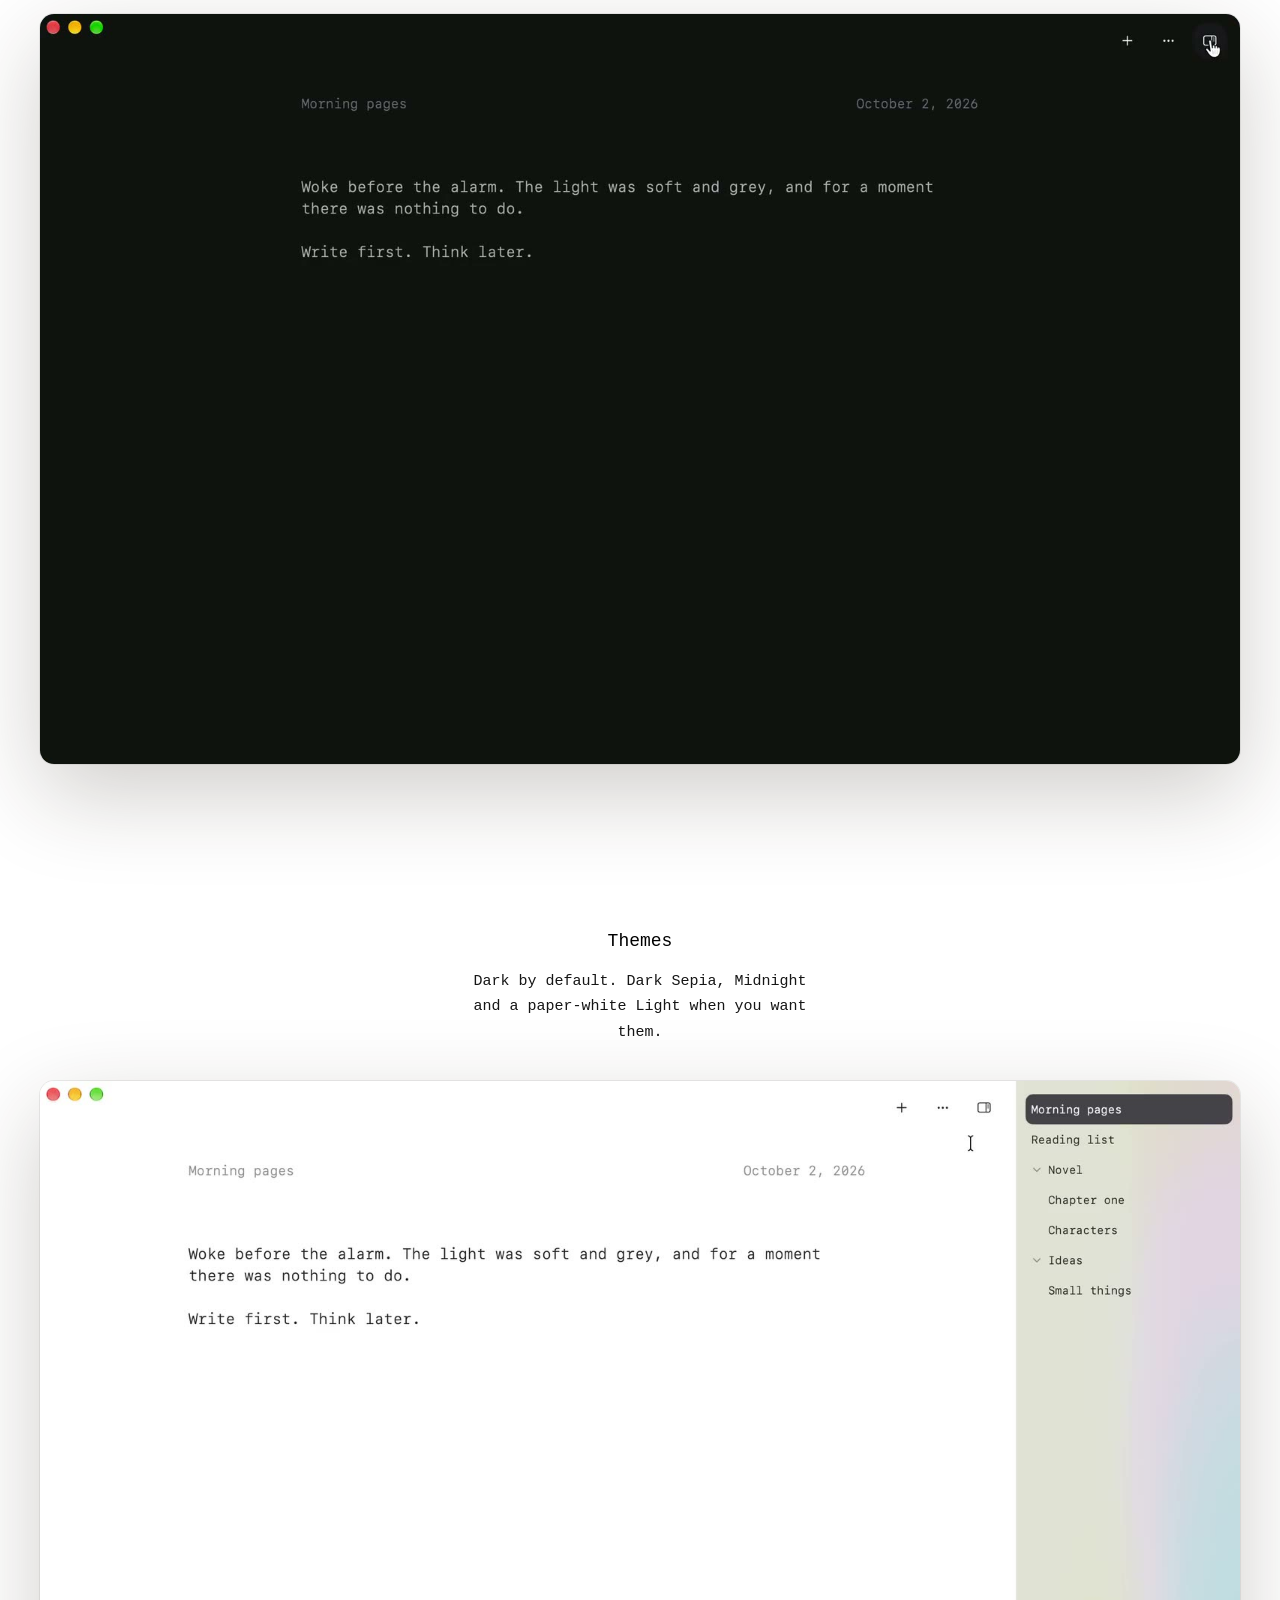
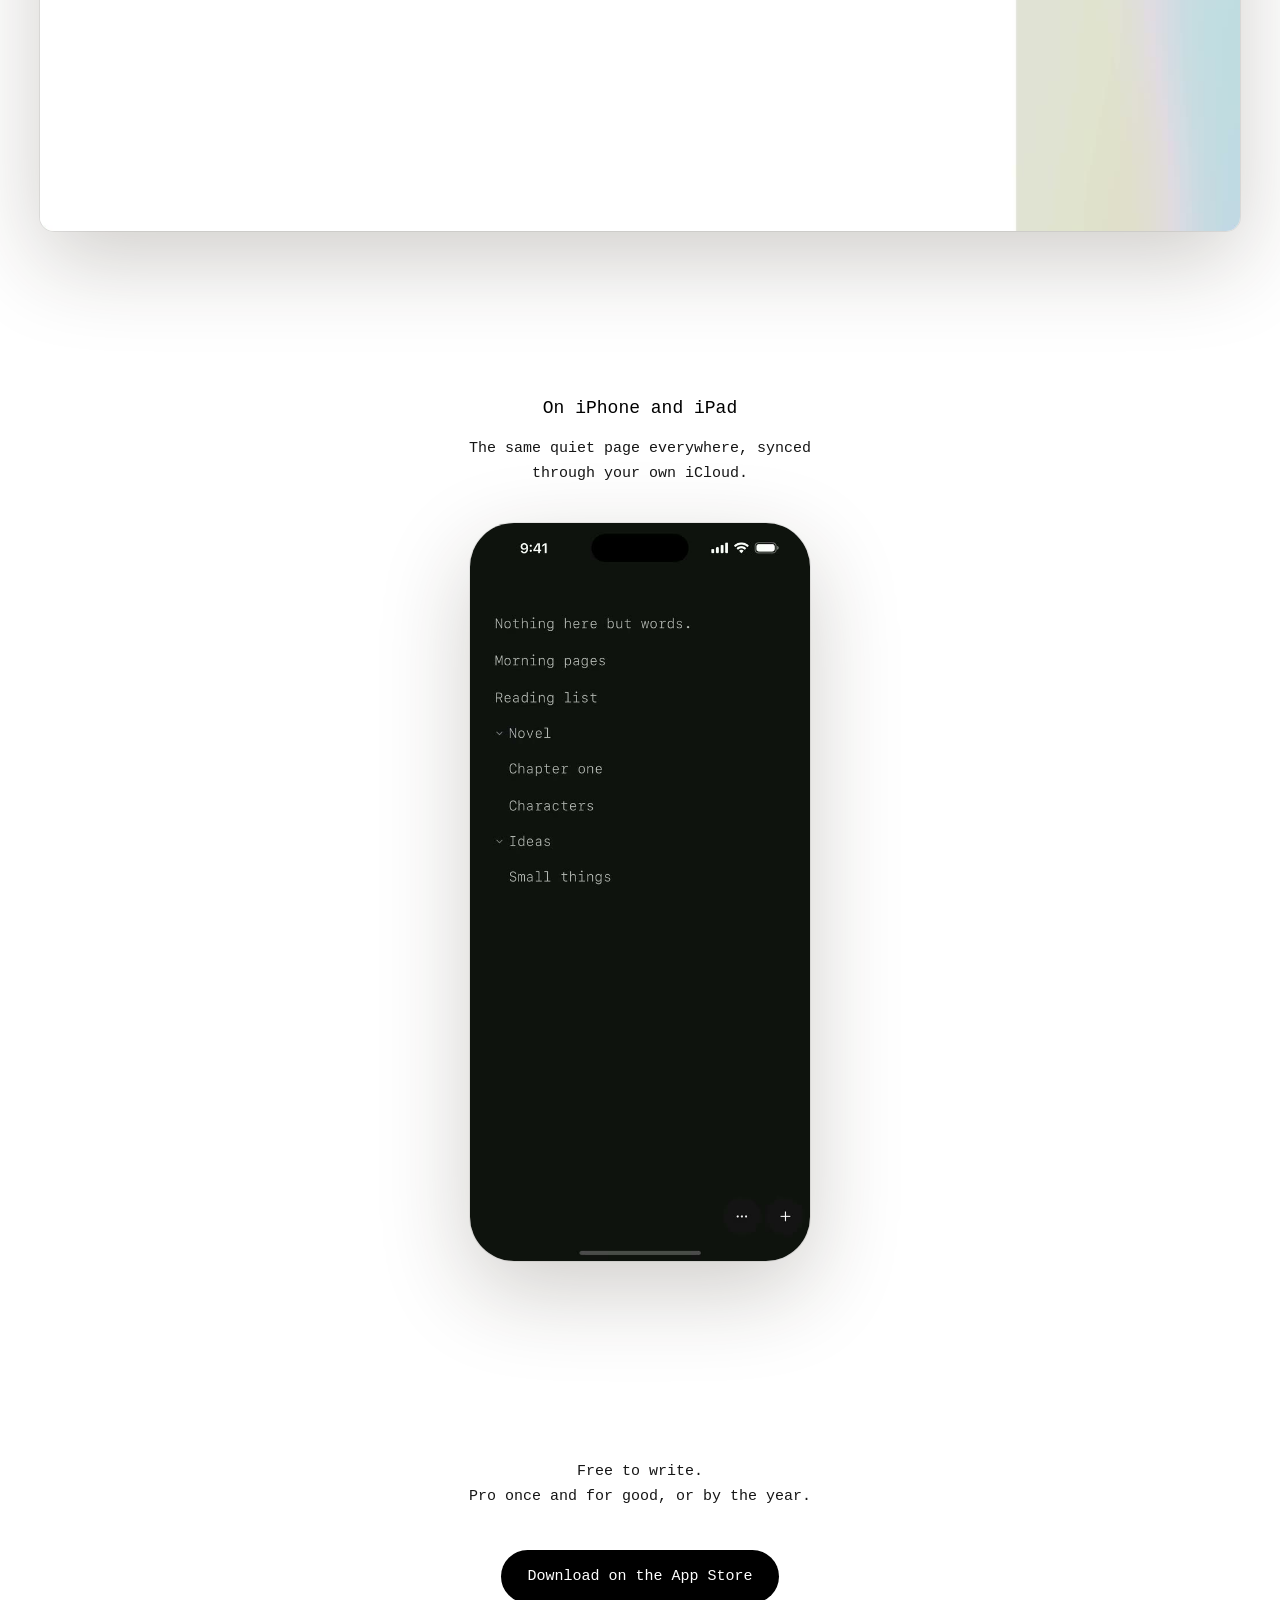
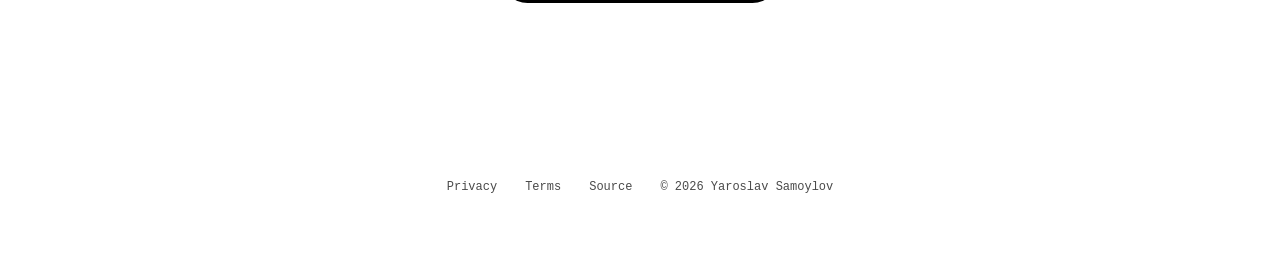
==== commit 8a6e3fba: "Yearly subscription instead of monthly; links point to nothing.yaosamo.com - Product com.yaosamo.Not" ====
--- a/site/index.html
+++ b/site/index.html
@@ -107,7 +107,7 @@
     </div>
 
     <section class="price">
-      <p>Free to write.<br>Pro once and for good, or by the month.</p>
+      <p>Free to write.<br>Pro once and for good, or by the year.</p>
       <a class="download" href="https://apps.apple.com/us/app/nothing-ascetic-writer/id1604460952">Download on the App Store</a>
     </section>
   </main>
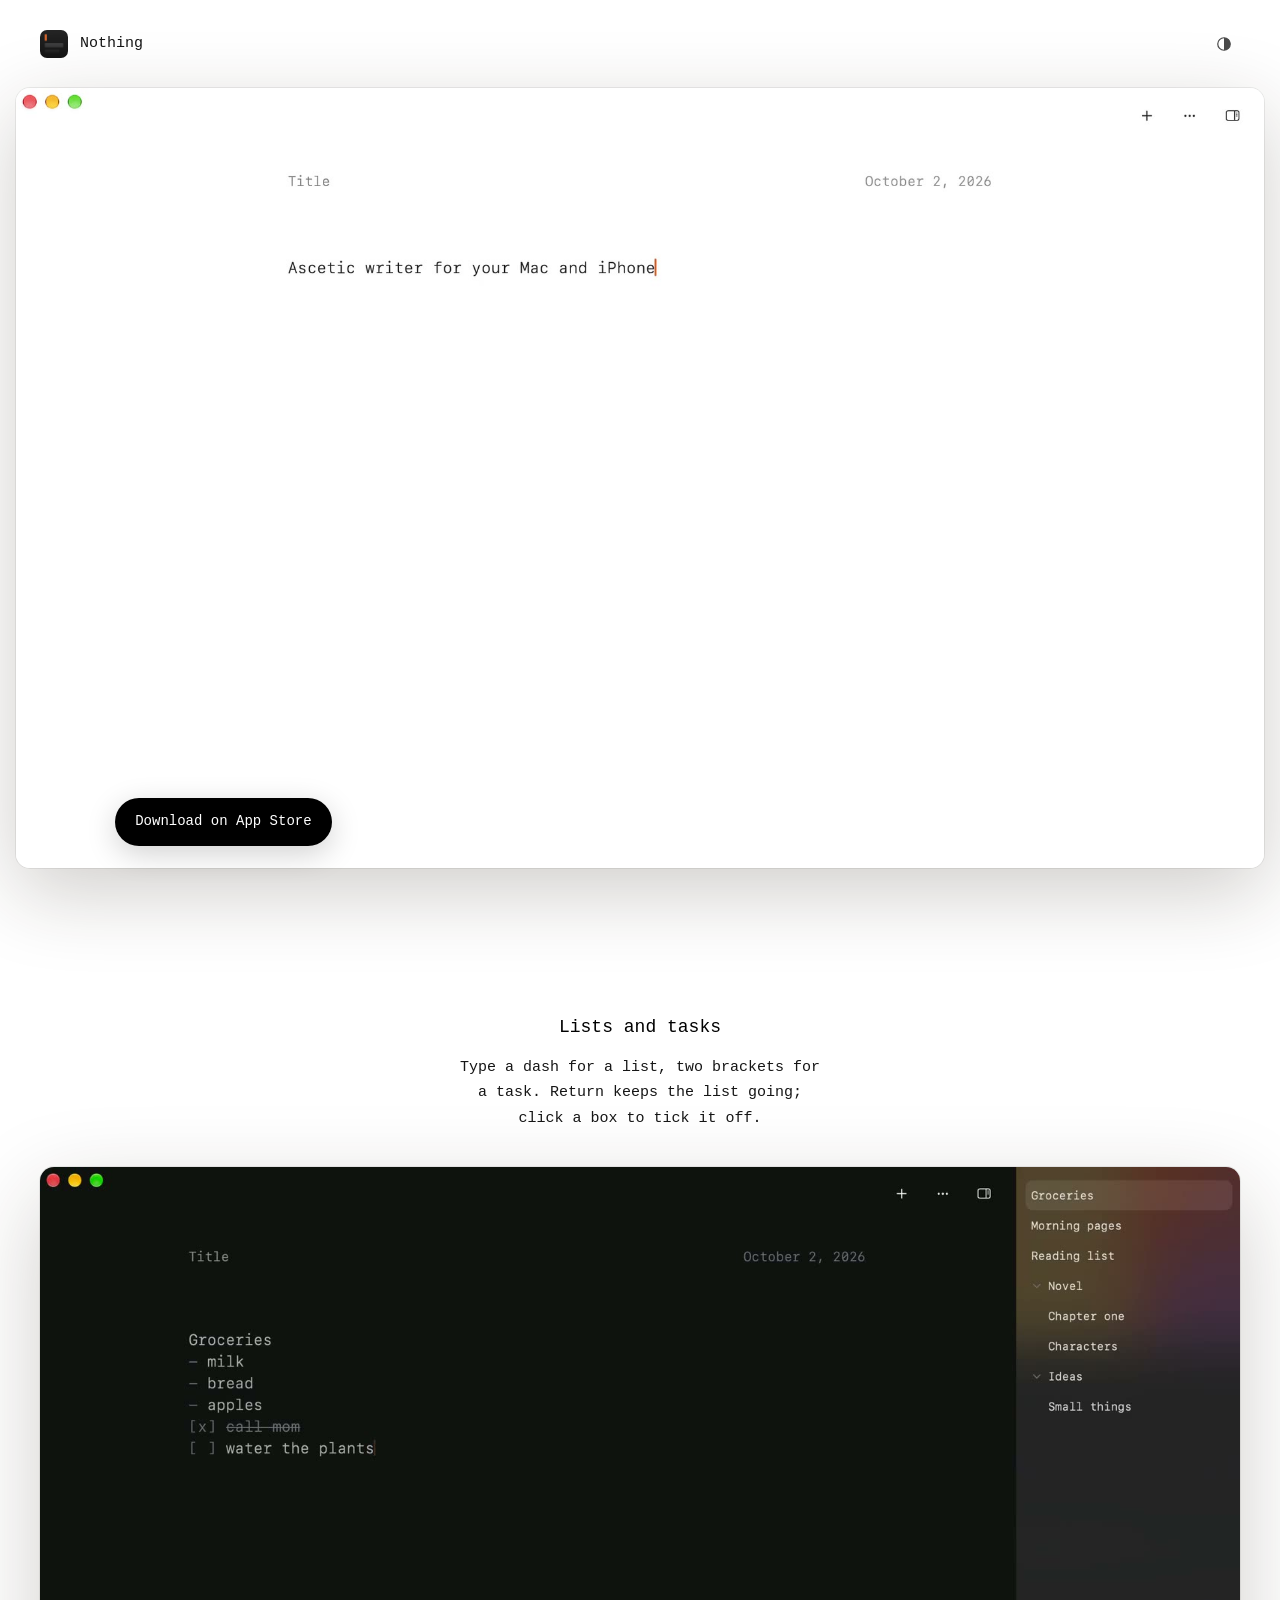
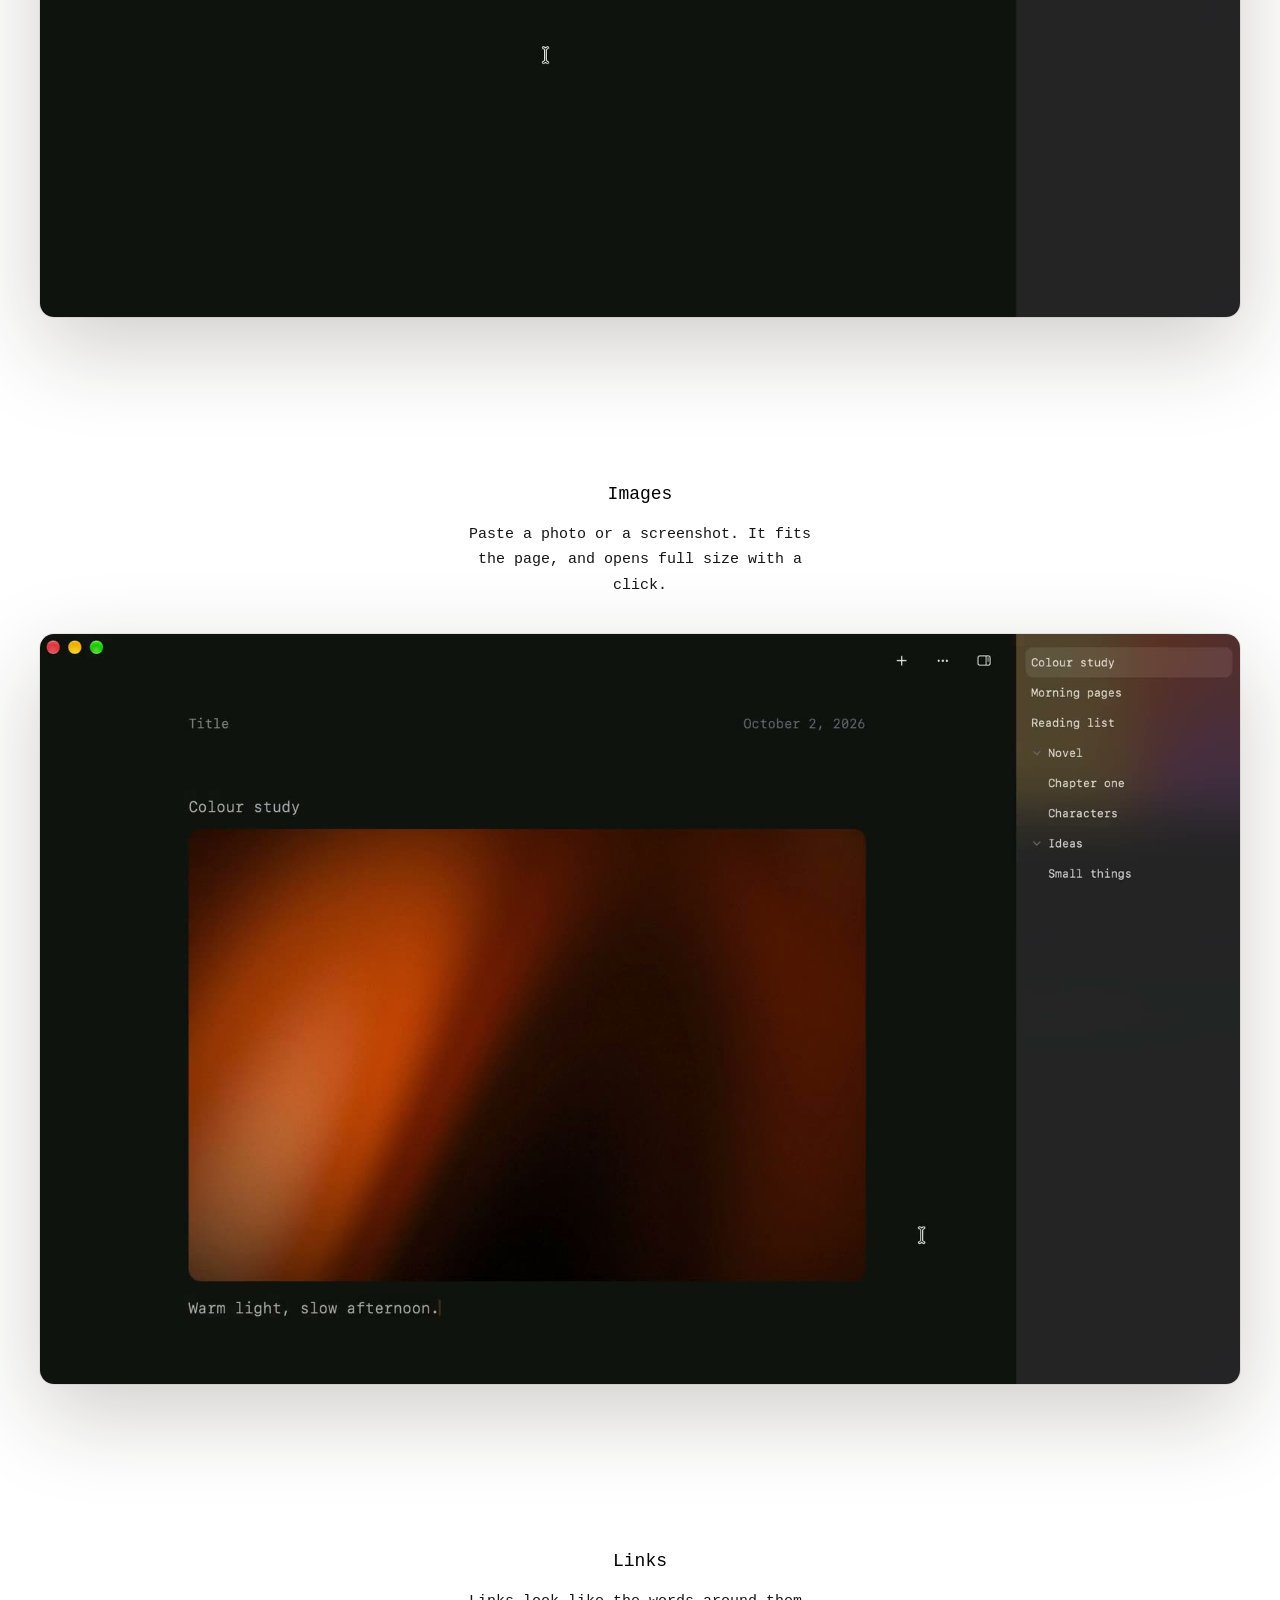
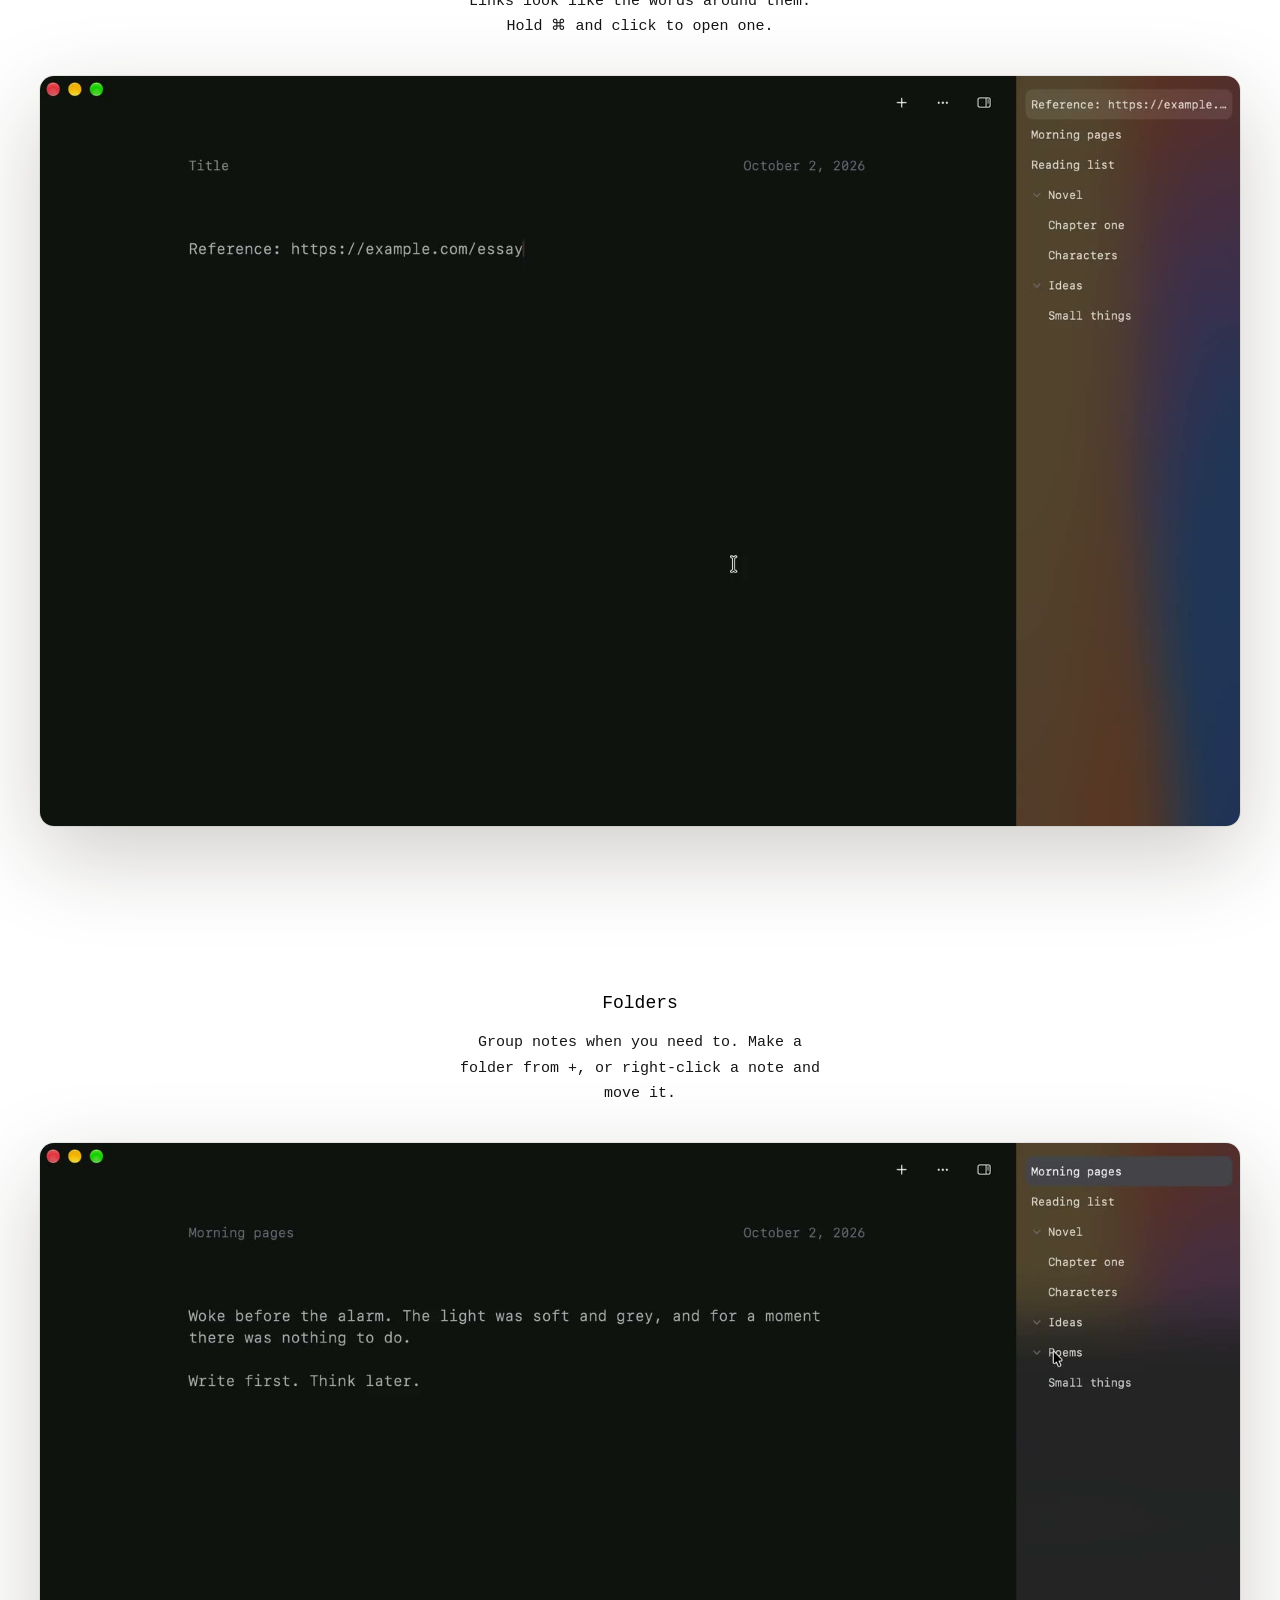
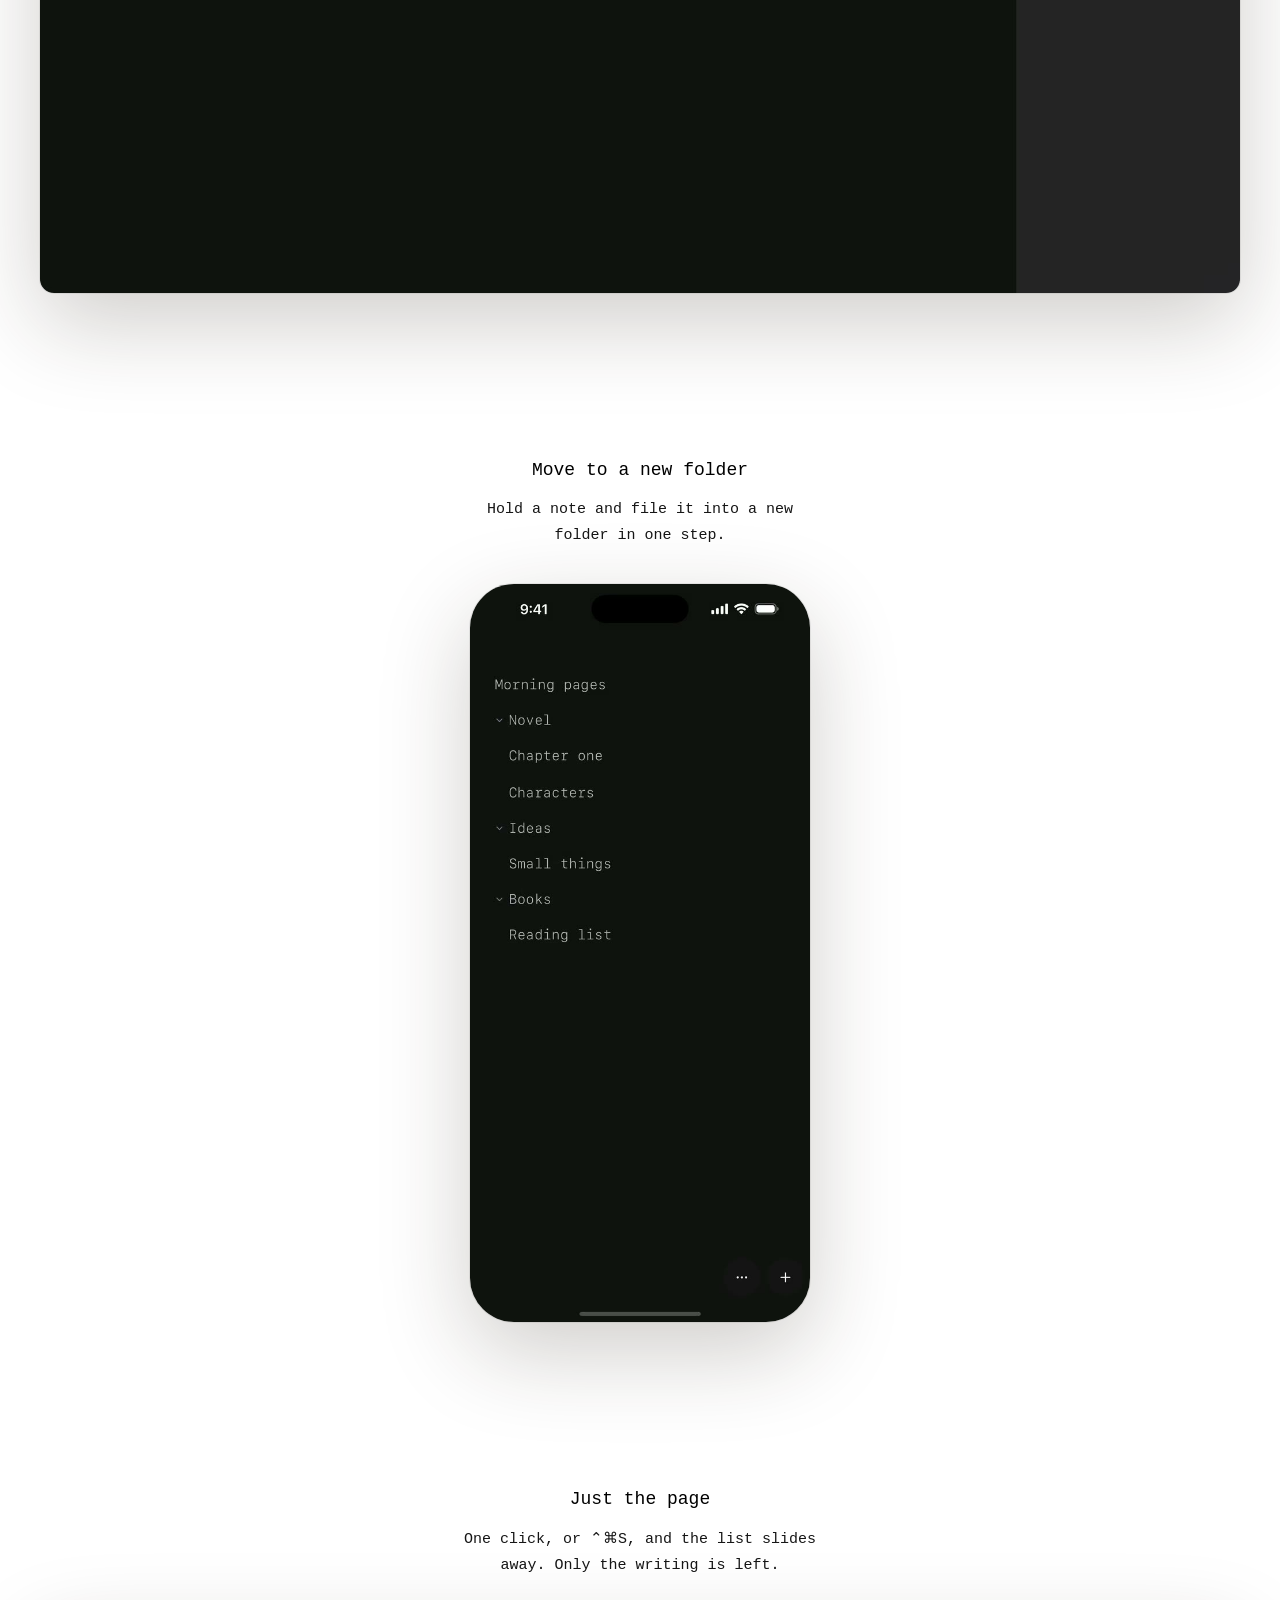
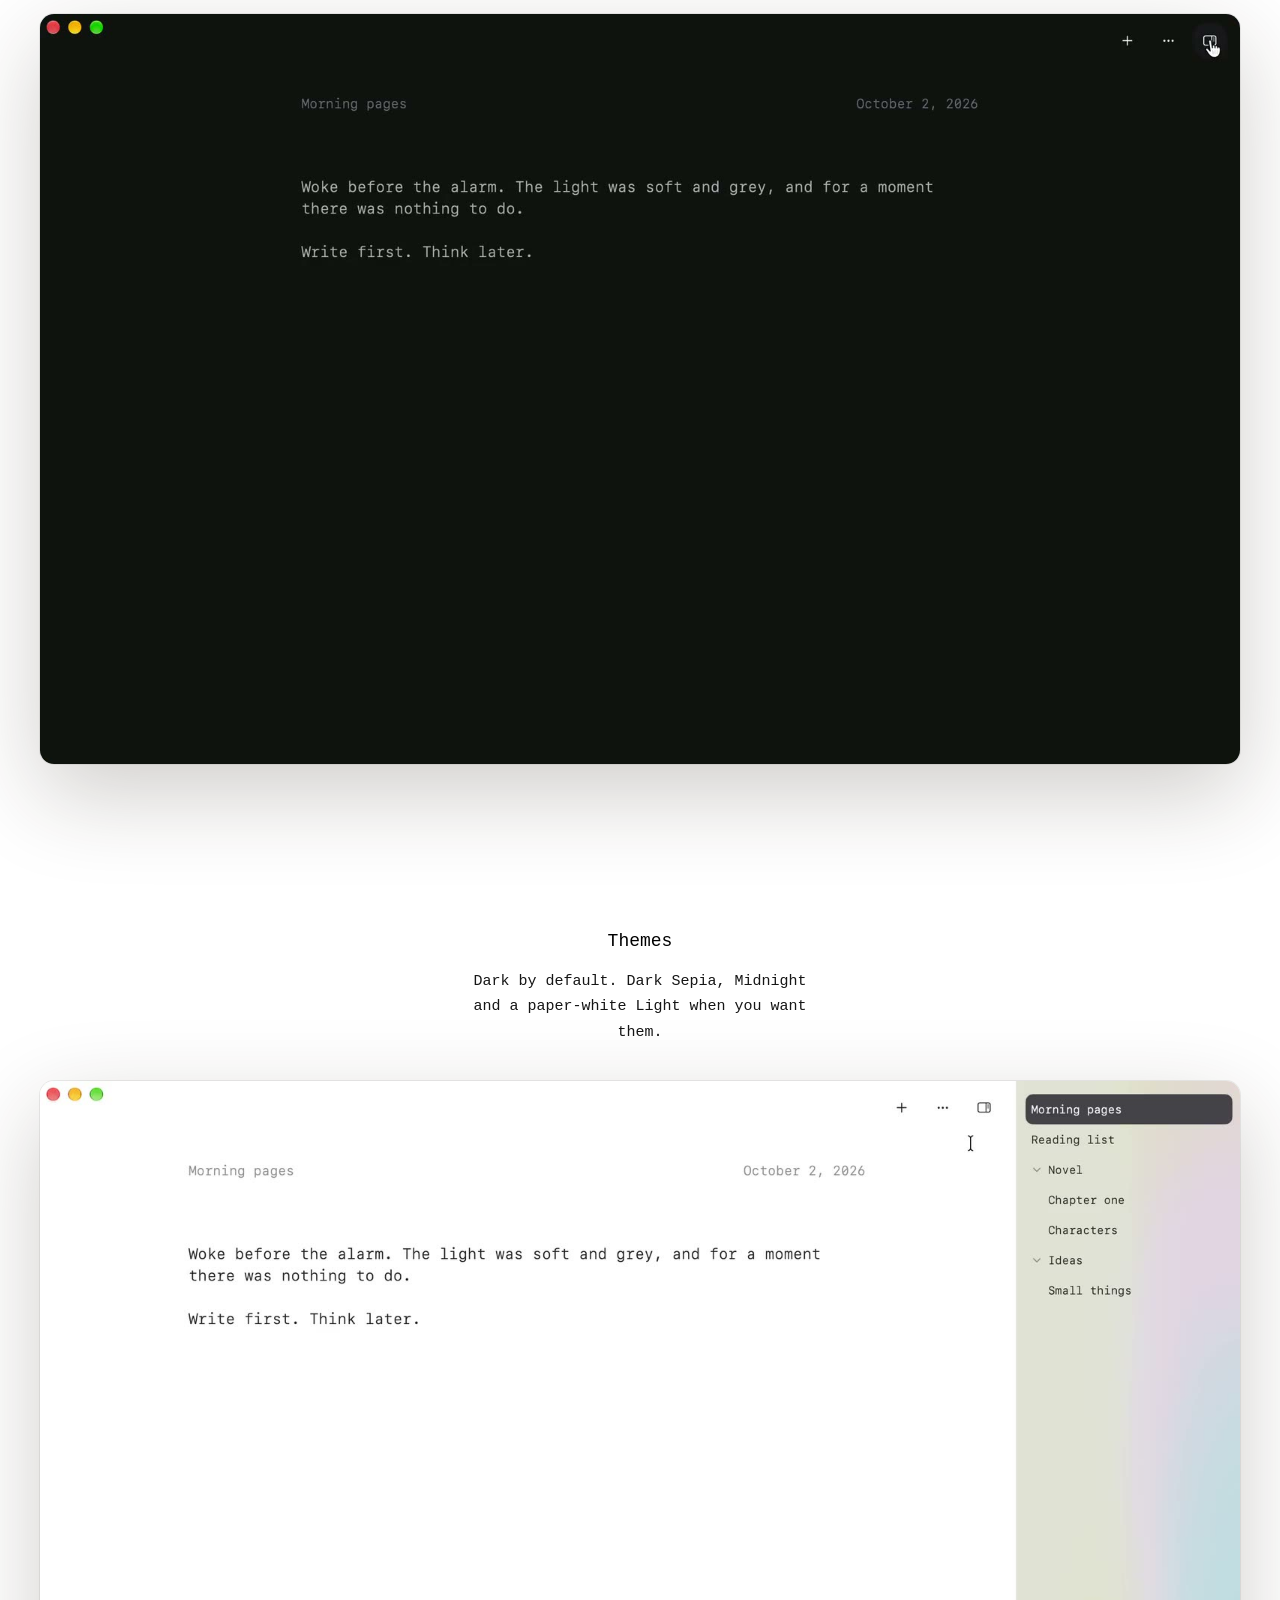
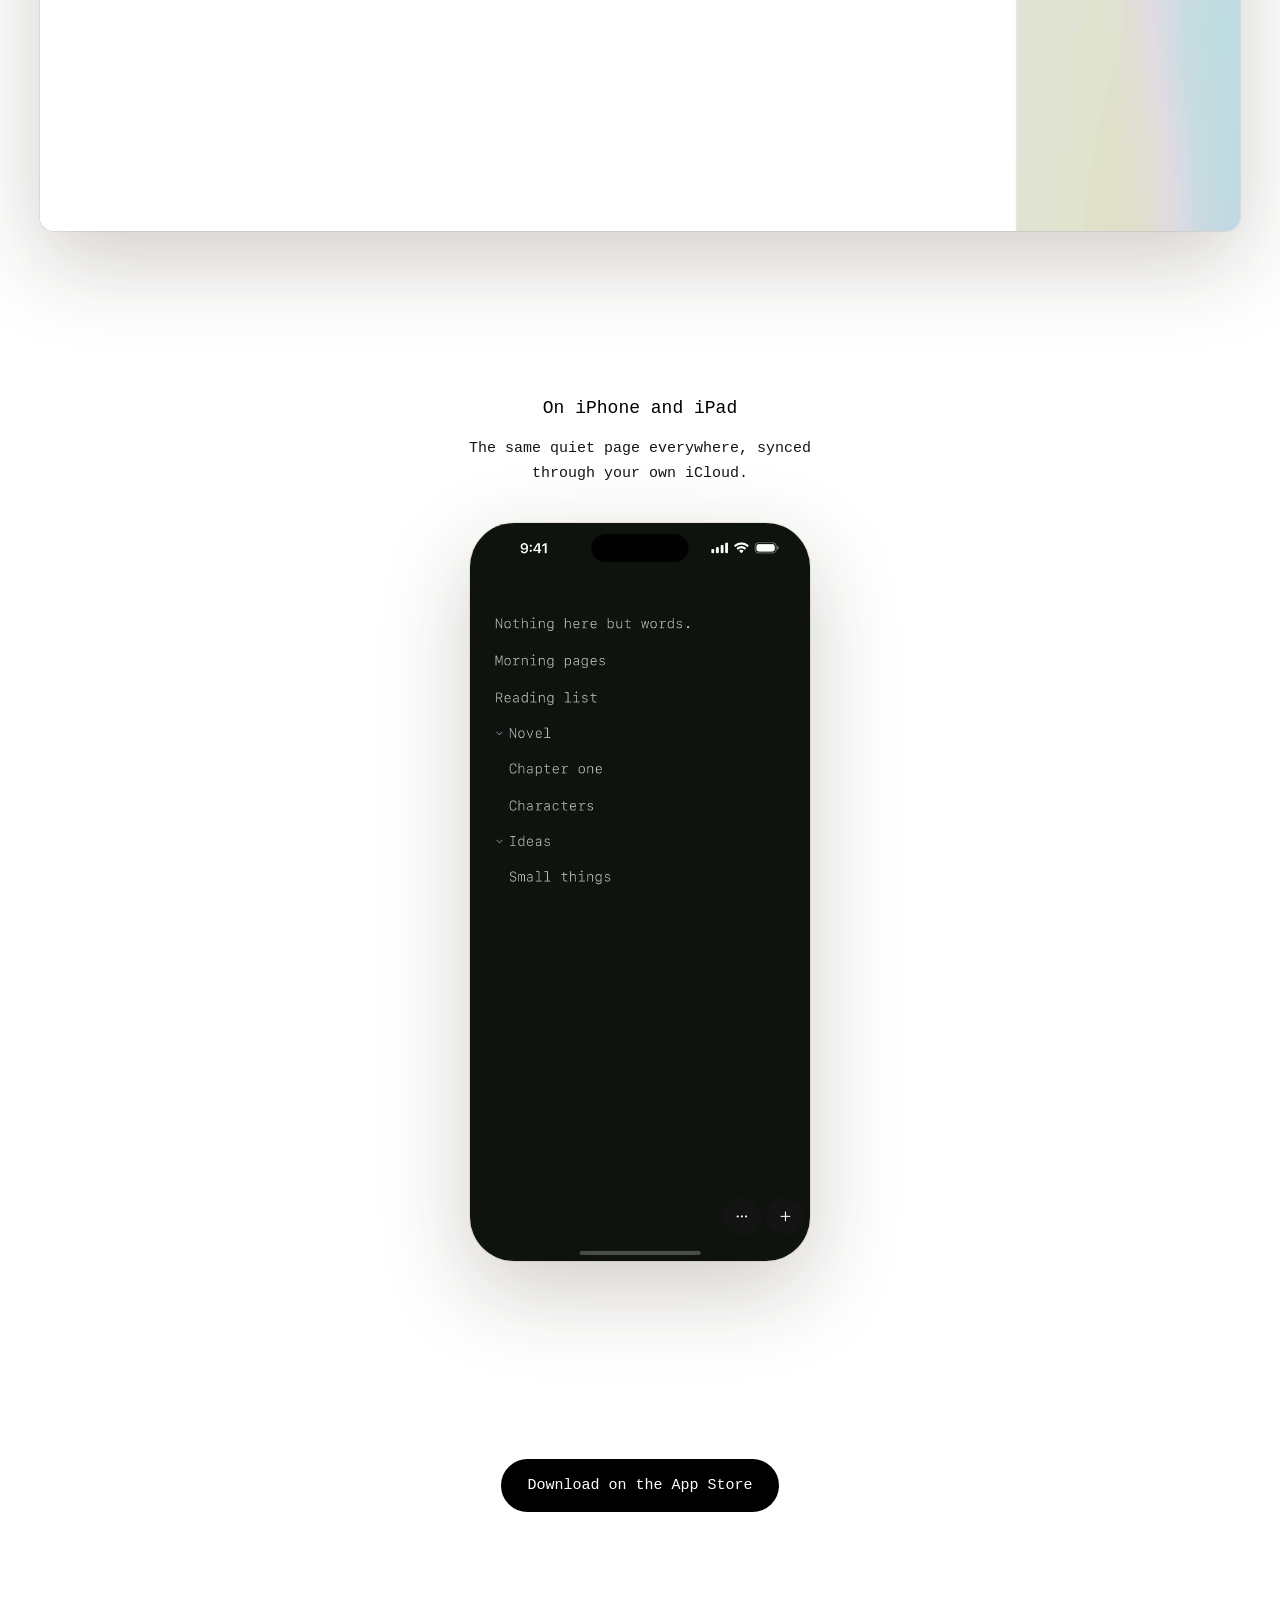
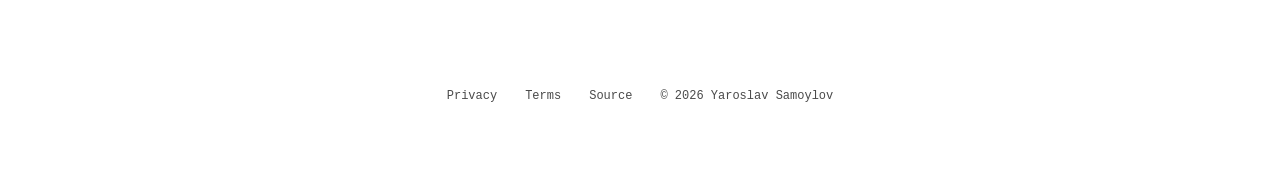
==== commit 196ef020: "Site: drop the price line above the closing download button Co-Authored-By: Claude Opus 5.5 (1M cont" ====
--- a/site/index.html
+++ b/site/index.html
@@ -17,6 +17,9 @@
     // Apply a saved light/dark choice before first paint; otherwise follow the system
     try { var t = localStorage.getItem("theme"); if (t === "light" || t === "dark") document.documentElement.dataset.theme = t; } catch (e) {}
   </script>
+  <!-- Vercel Web Analytics: anonymous page views, no cookies -->
+  <script>window.va = window.va || function () { (window.vaq = window.vaq || []).push(arguments); };</script>
+  <script defer src="/_vercel/insights/script.js"></script>
 </head>
 <body>
   <header class="top">
@@ -107,7 +110,6 @@
     </div>
 
     <section class="price">
-      <p>Free to write.<br>Pro once and for good, or by the year.</p>
       <a class="download" href="https://apps.apple.com/us/app/nothing-ascetic-writer/id1604460952">Download on the App Store</a>
     </section>
   </main>
--- a/site/style.css
+++ b/site/style.css
@@ -126,11 +126,9 @@
 @keyframes blink { 50% { opacity: 0; } }
 
 .price { text-align: center; padding: 4vh 0 14vh; color: var(--text); }
-.price p { margin: 0; }
 
 .download {
   display: inline-block;
-  margin-top: 40px;
   padding: 14px 26px;
   border-radius: 999px;
   background: var(--strong);
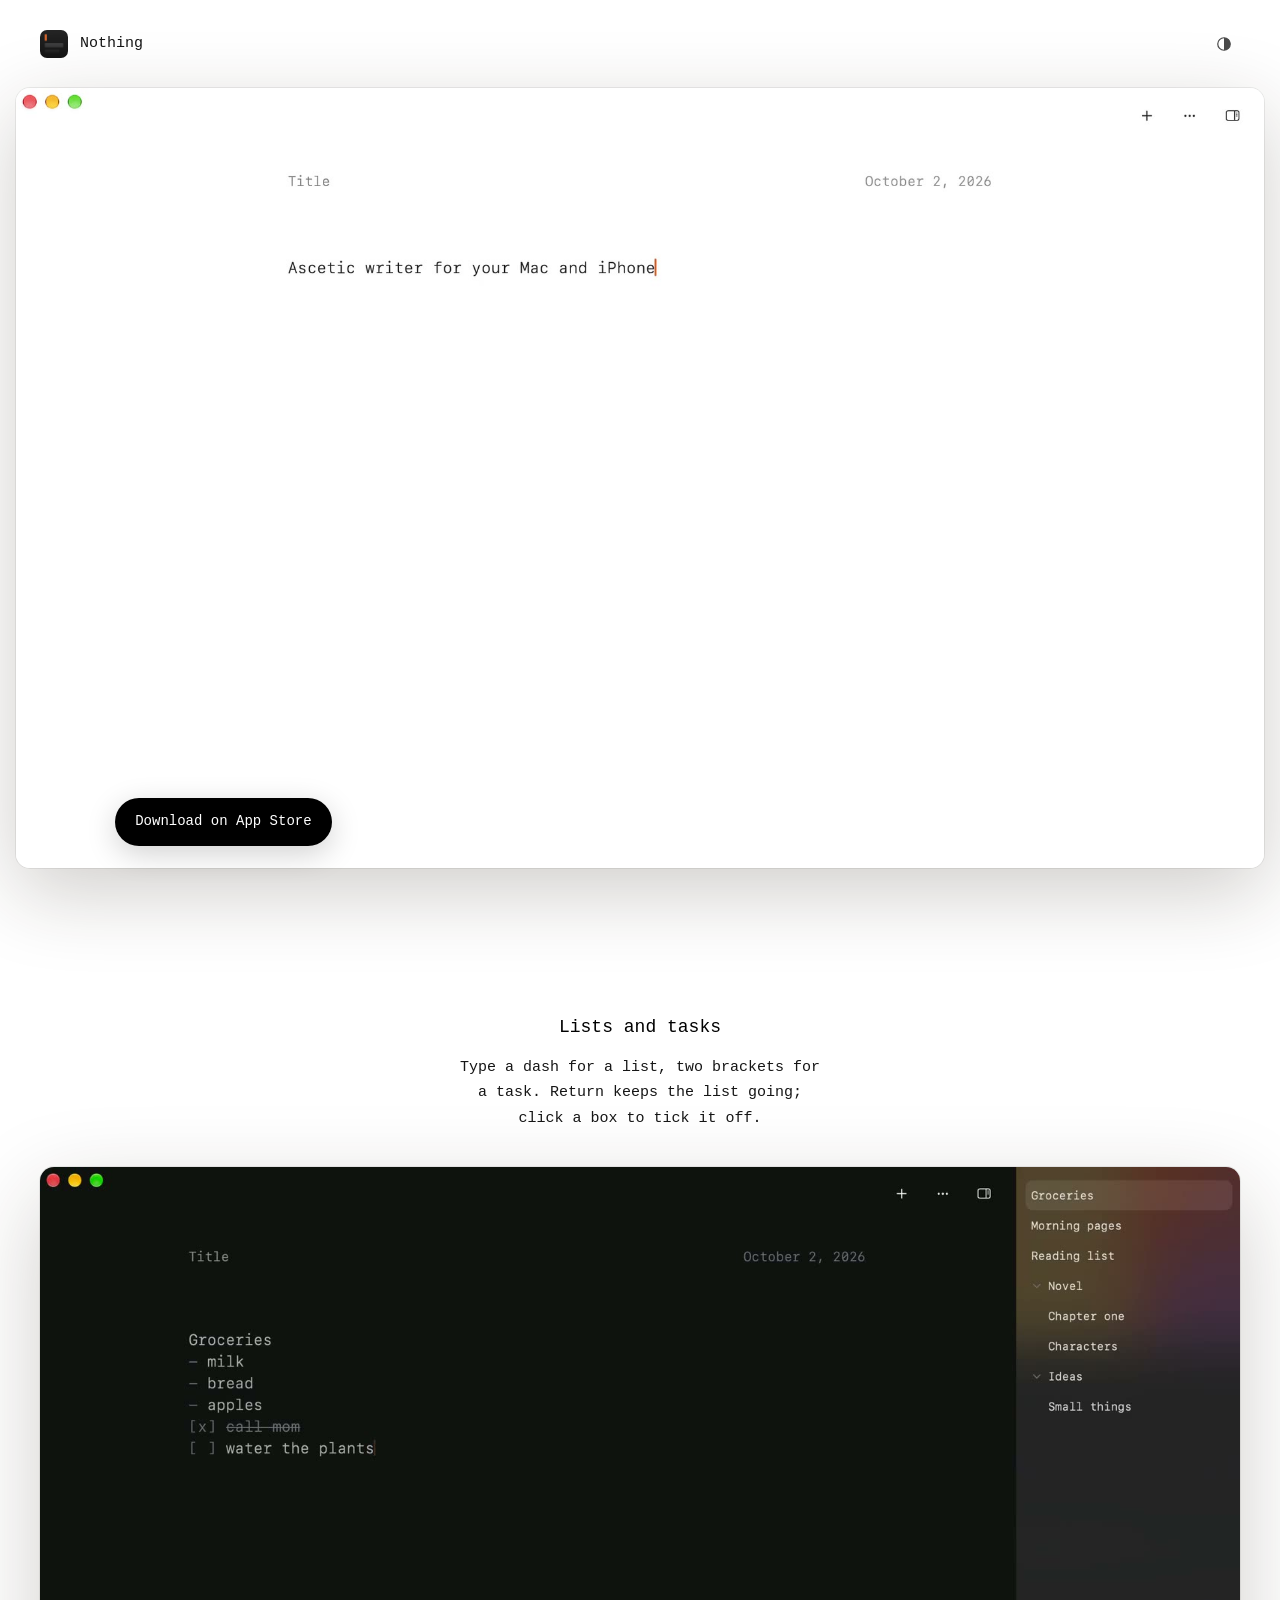
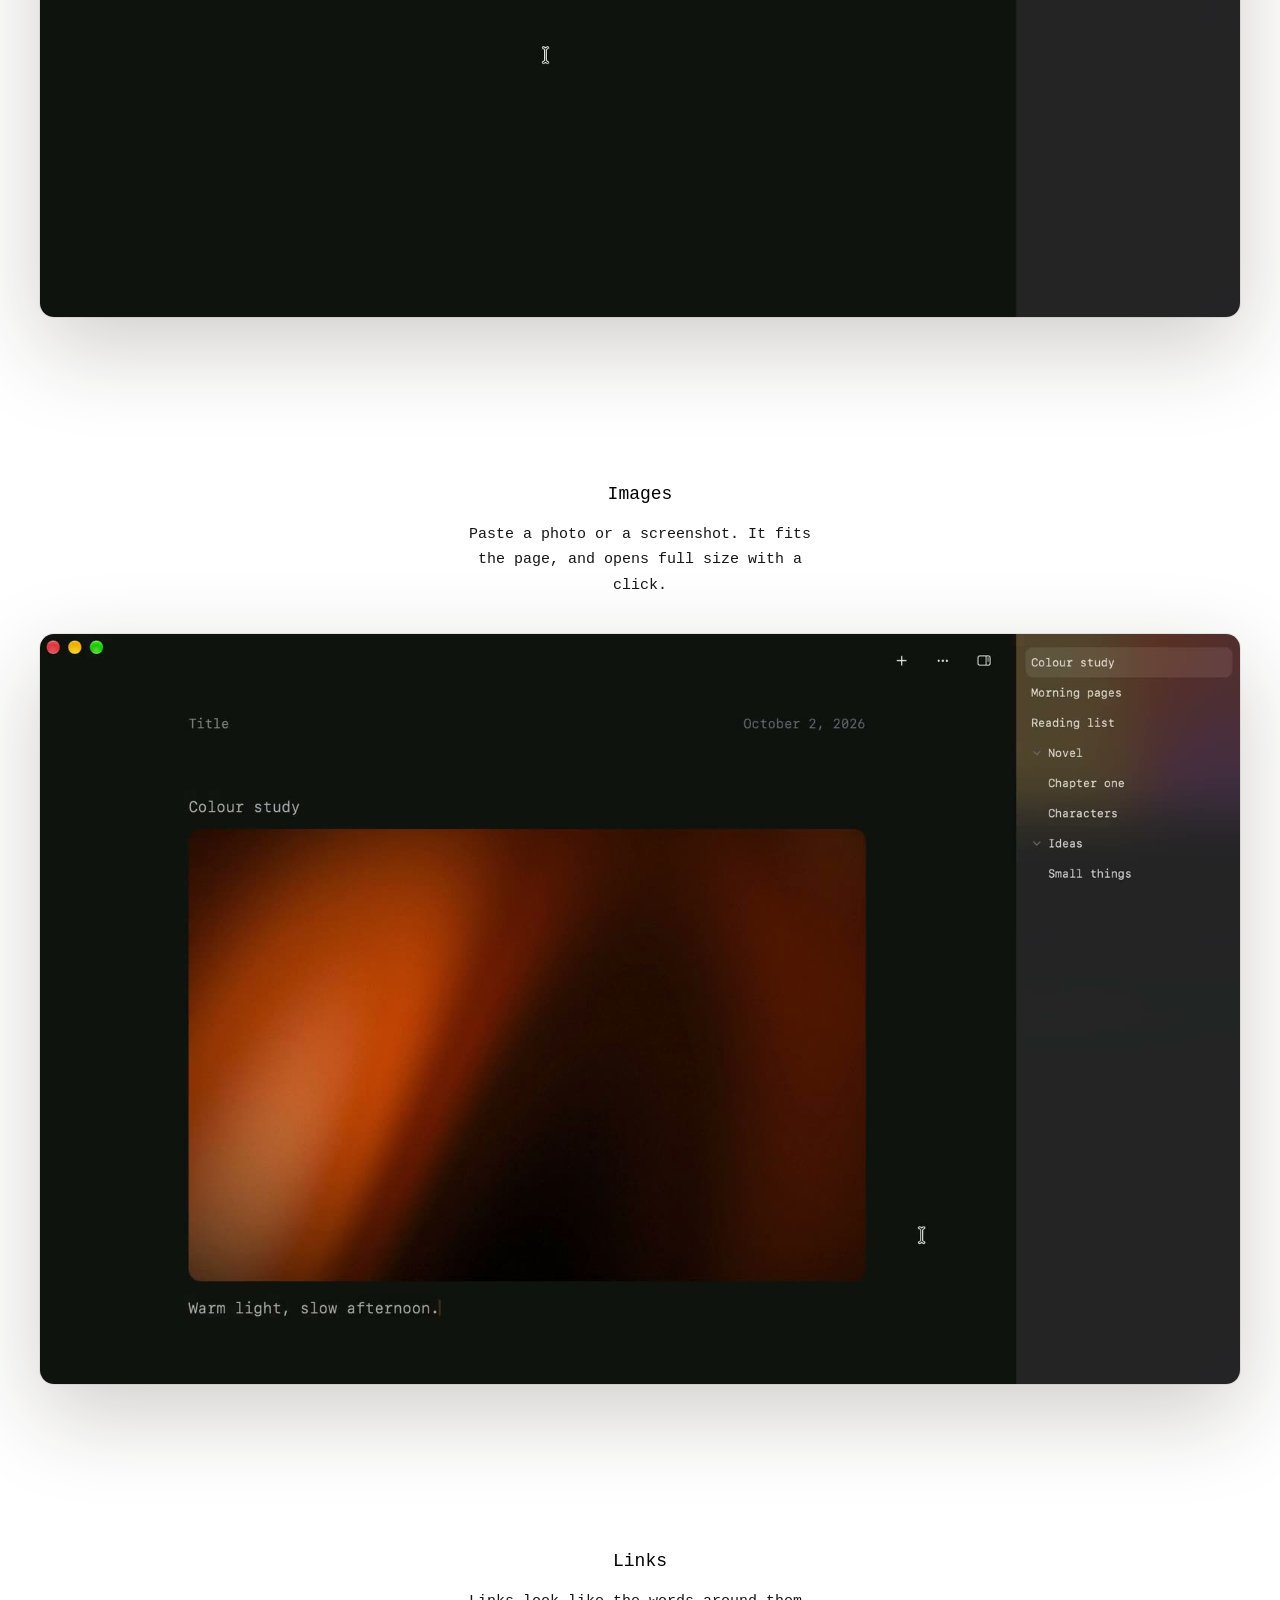
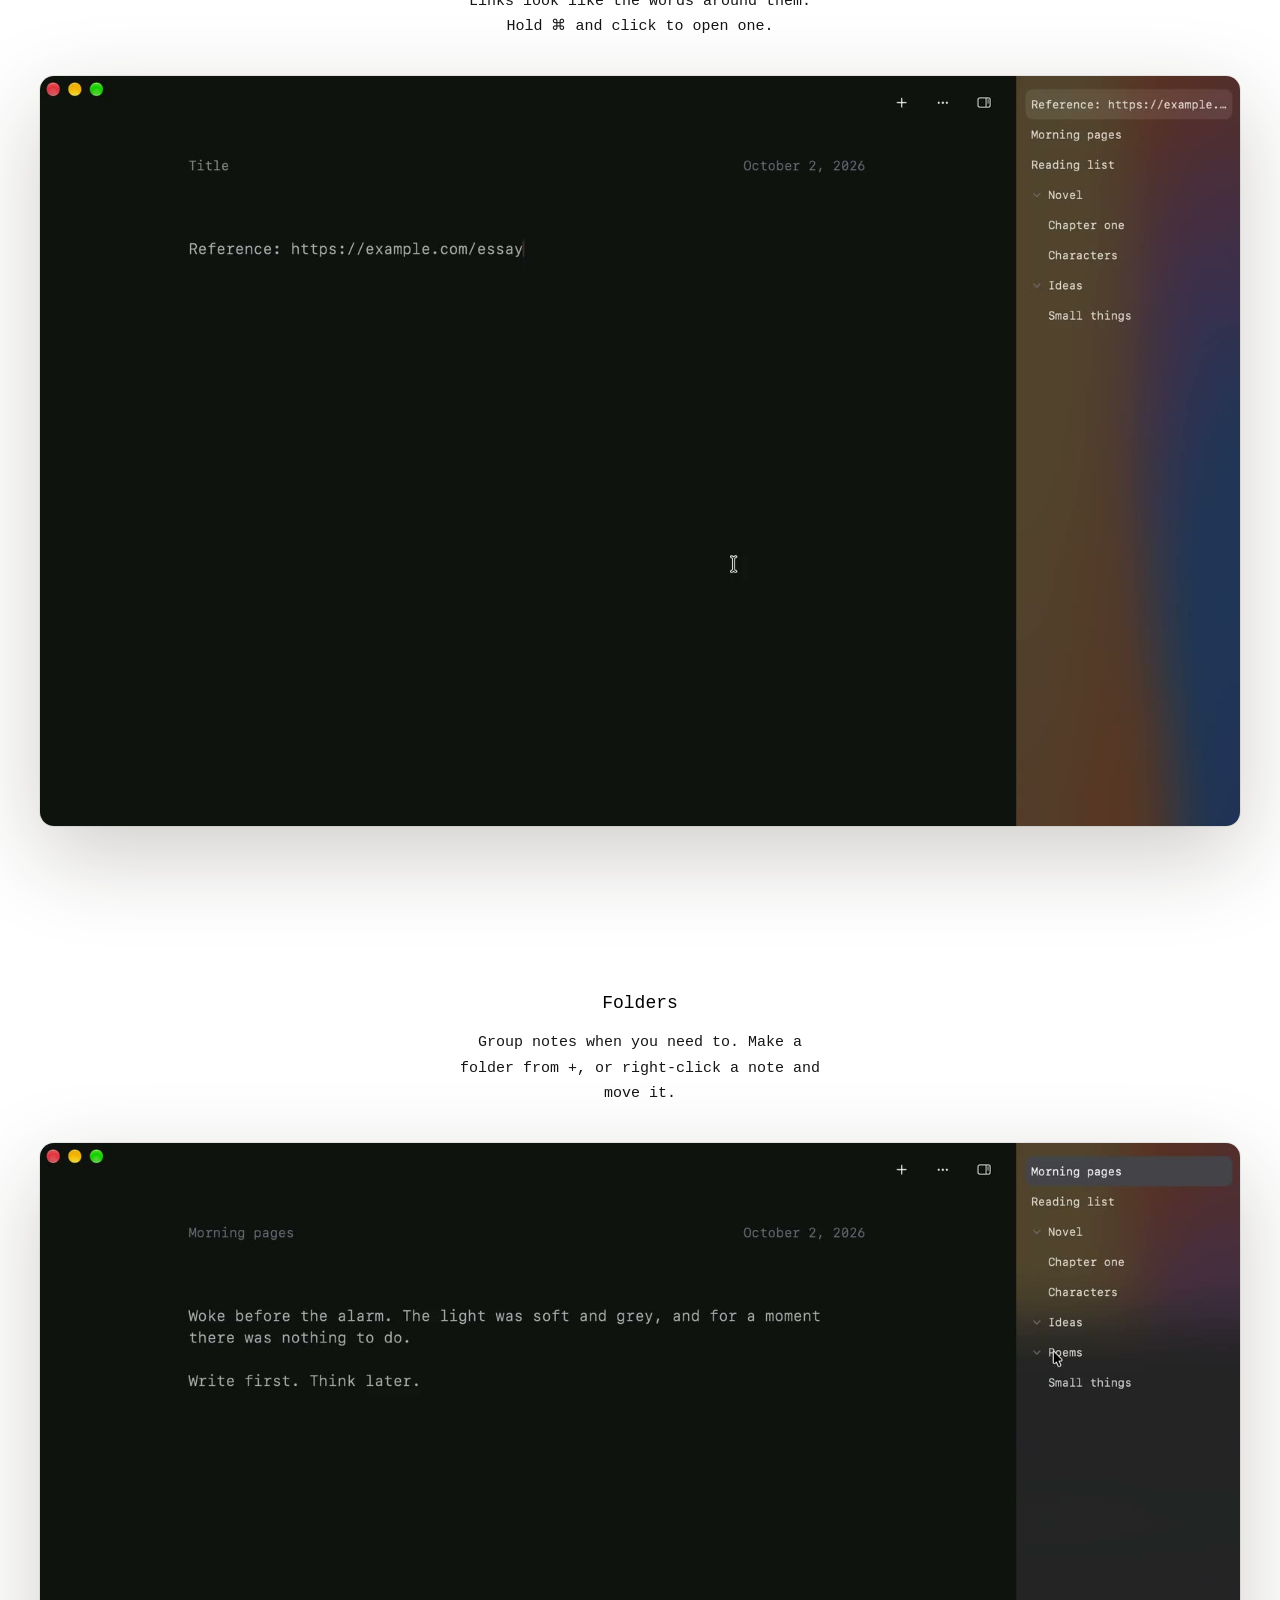
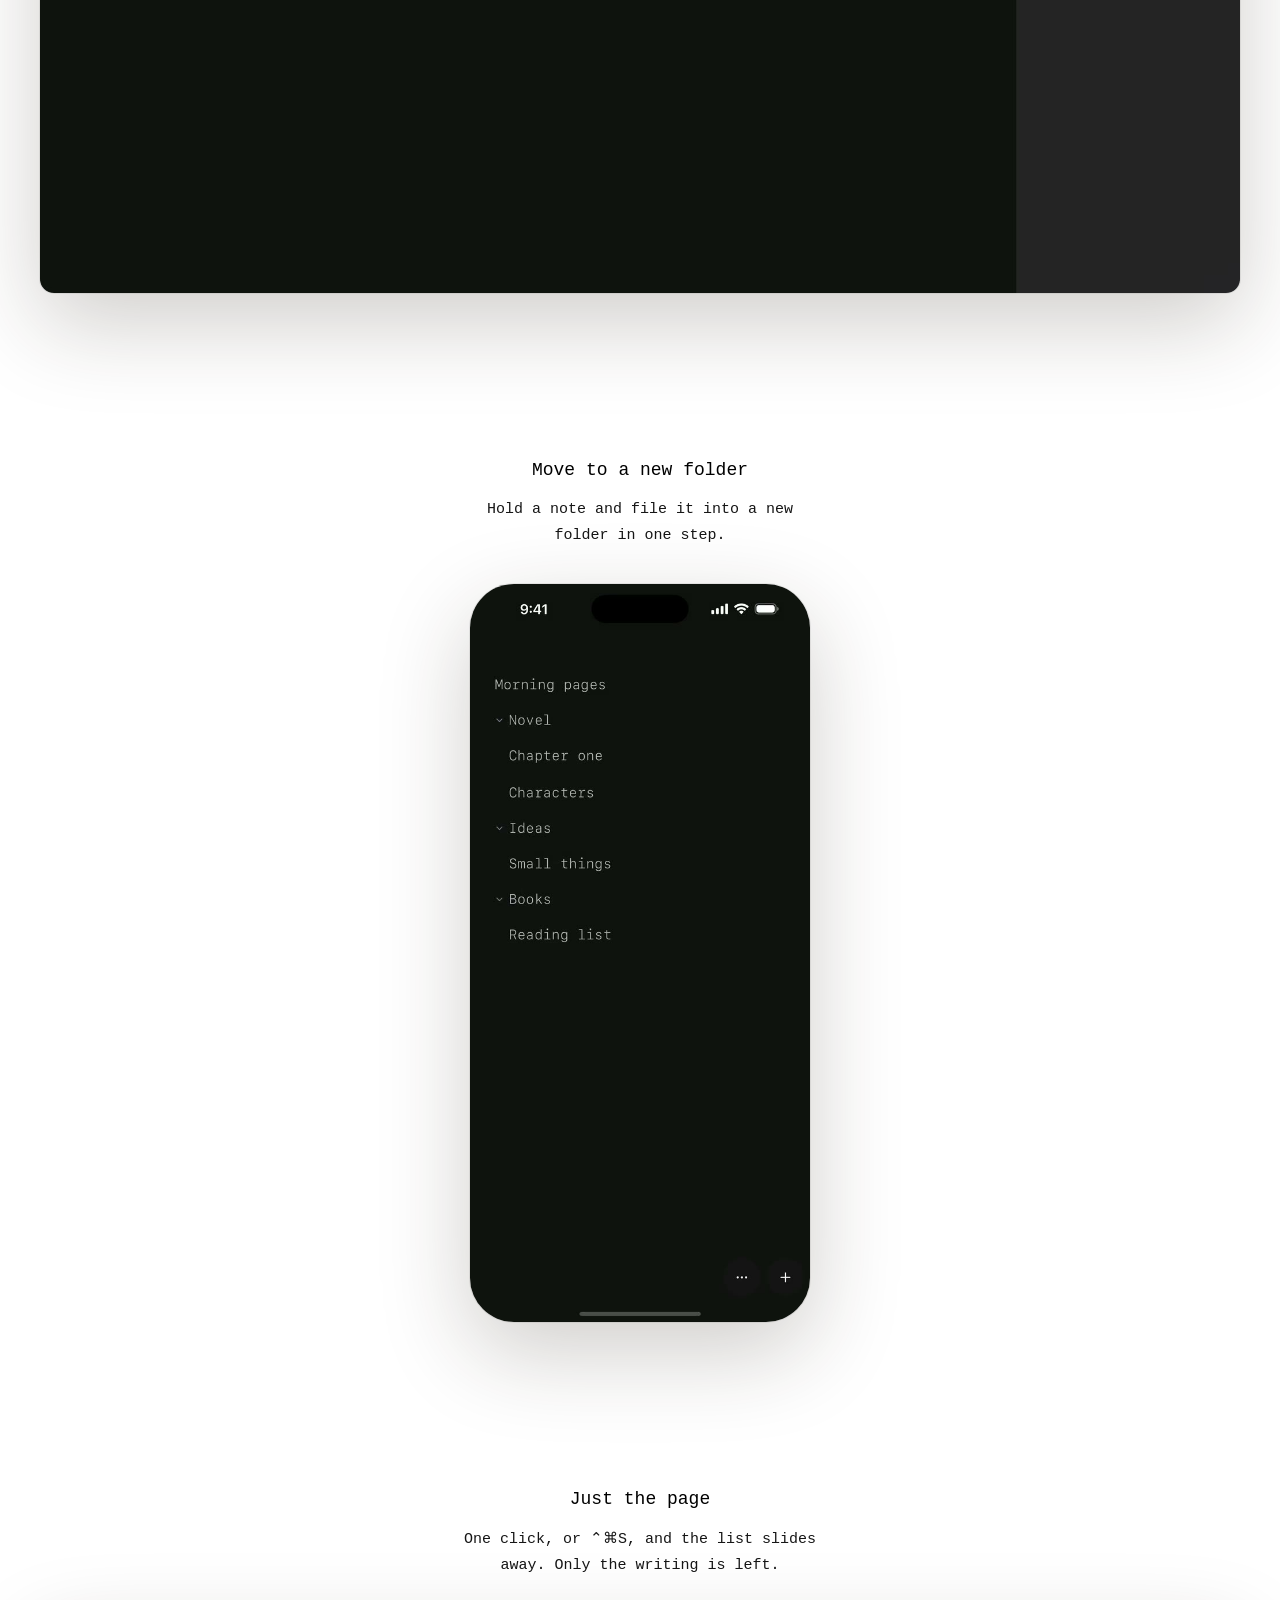
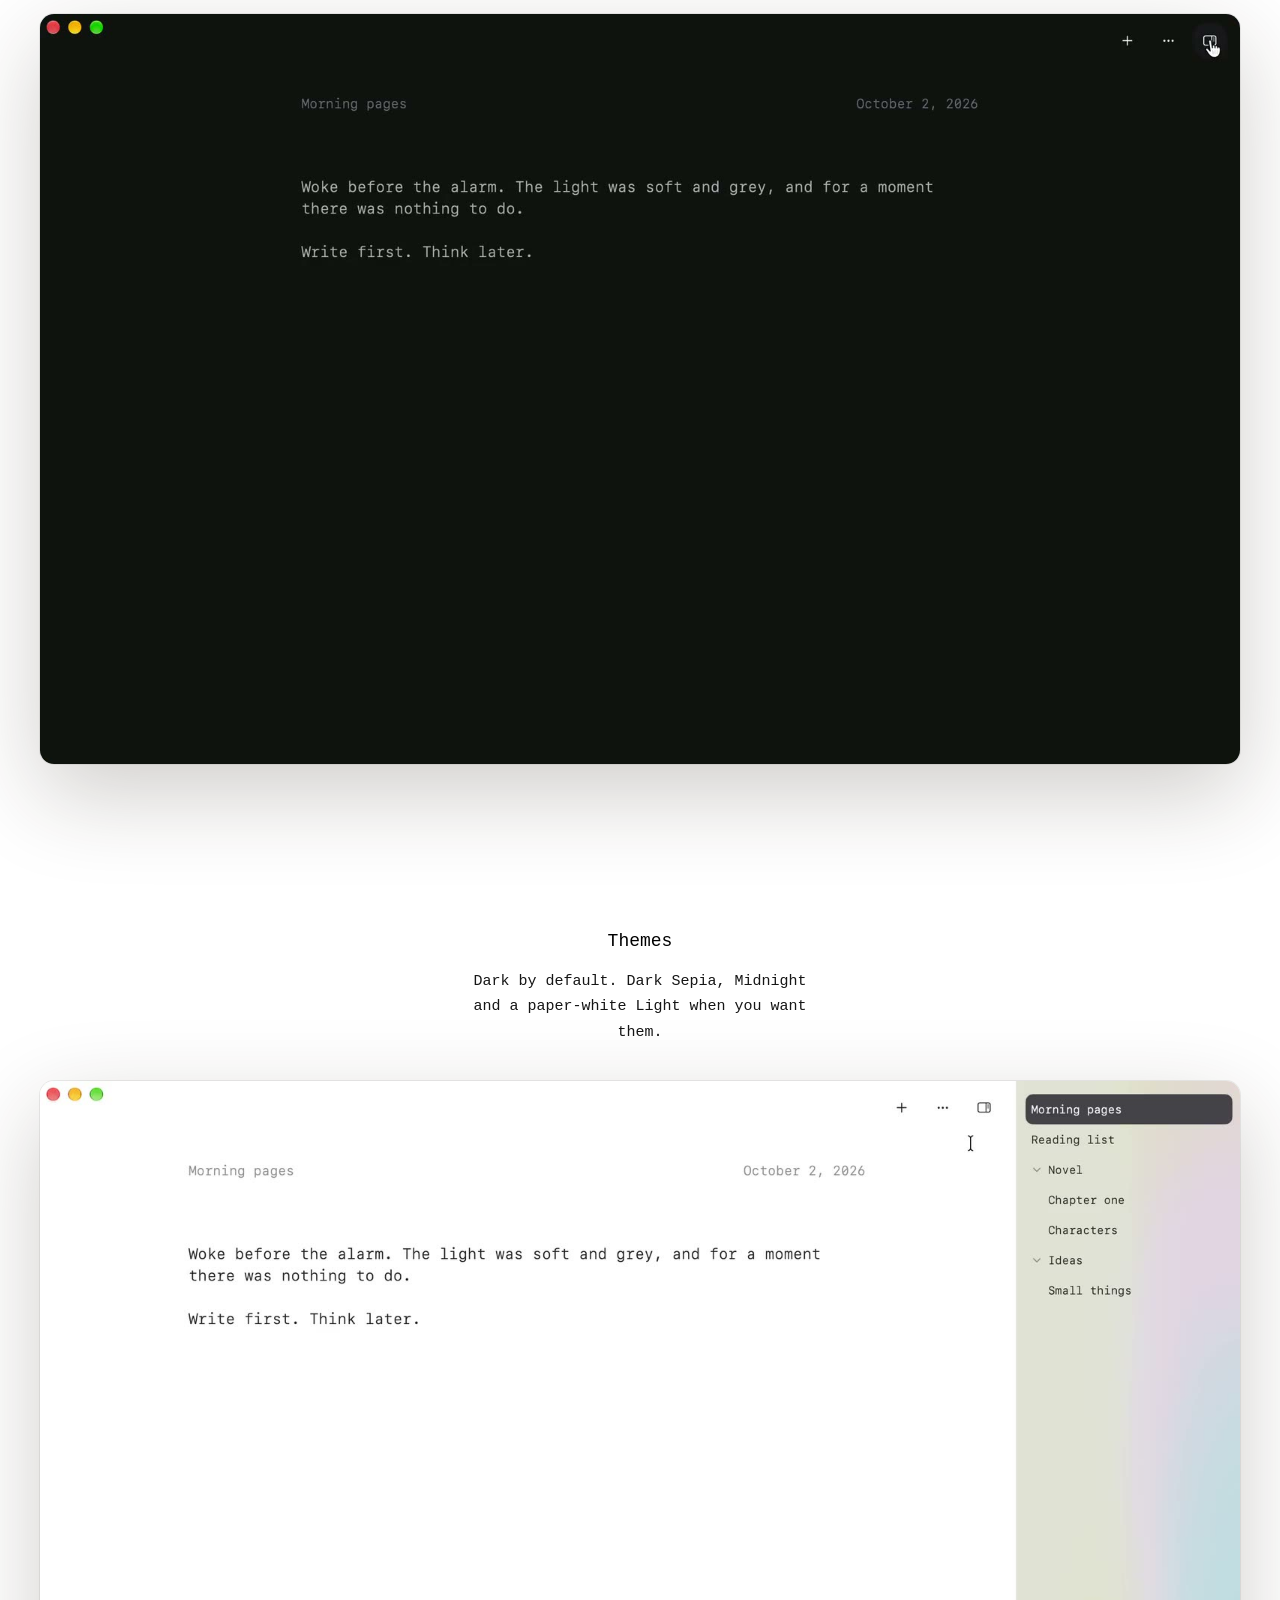
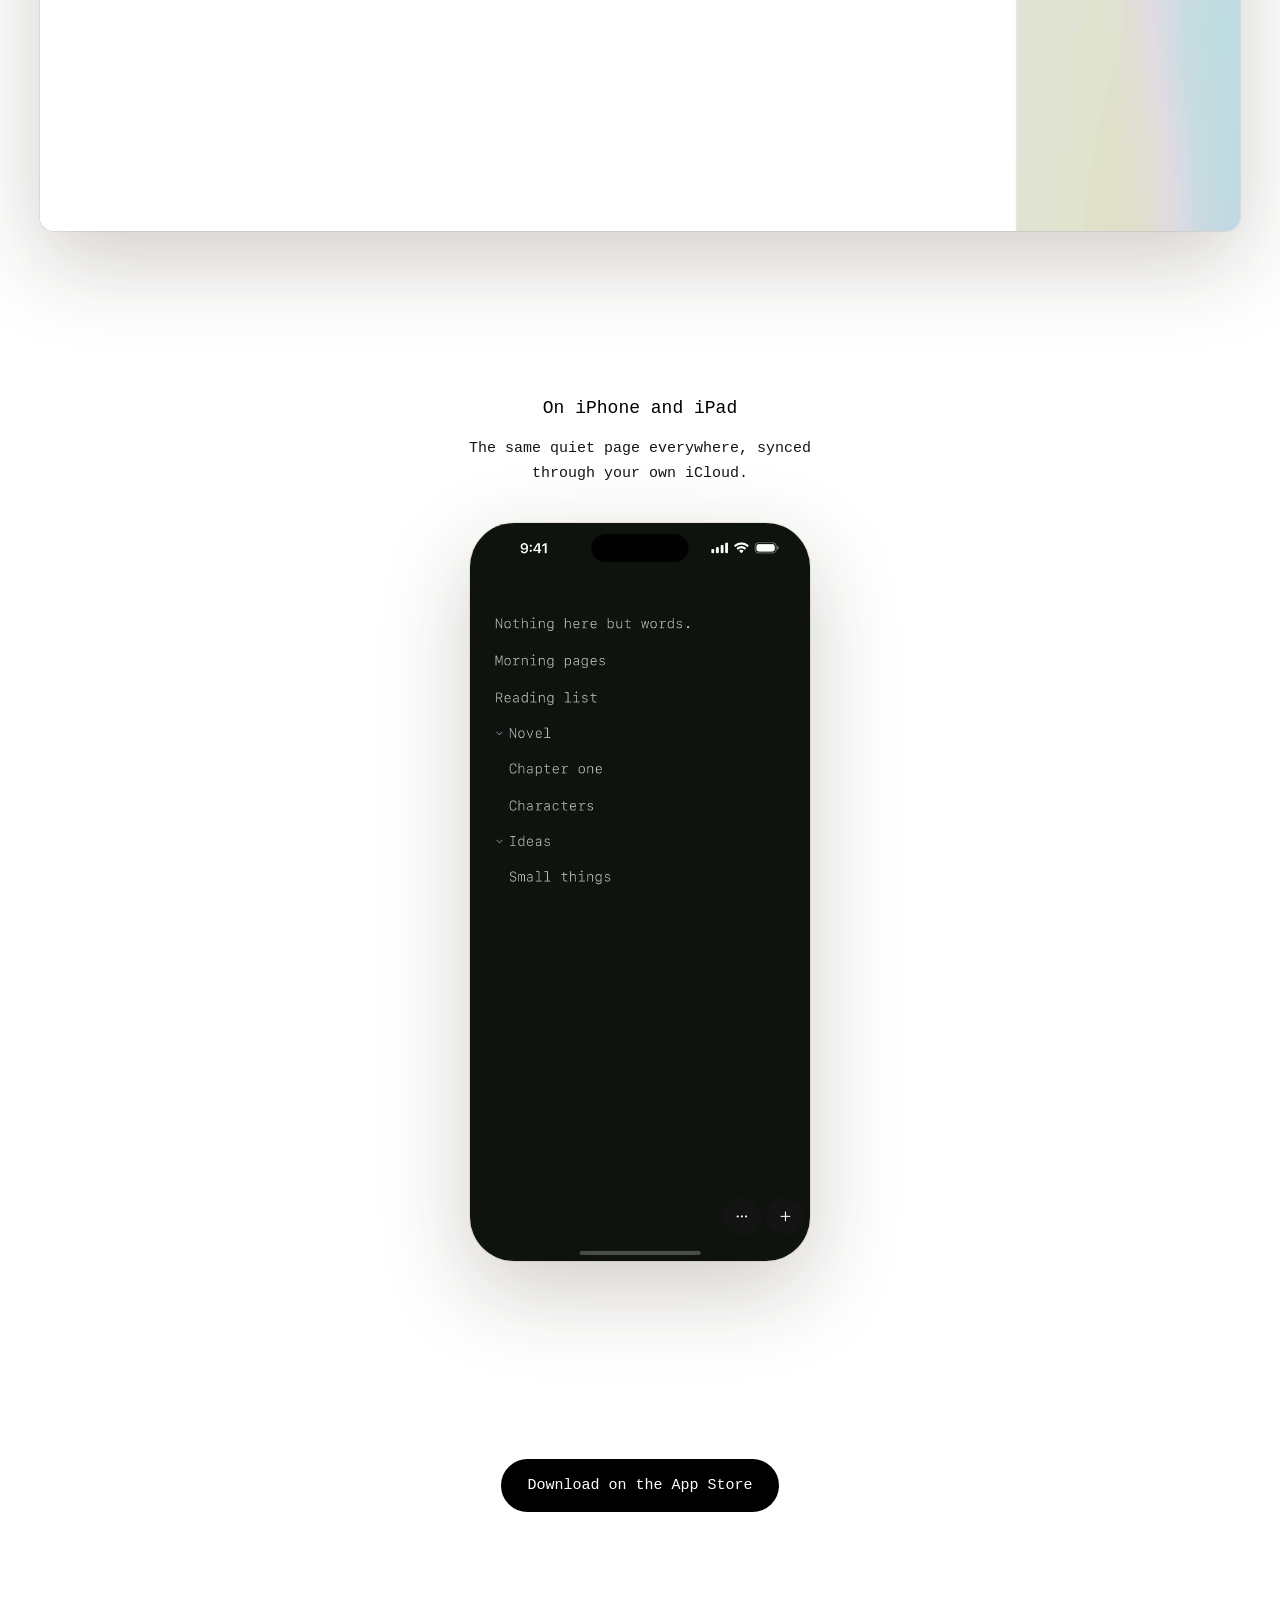
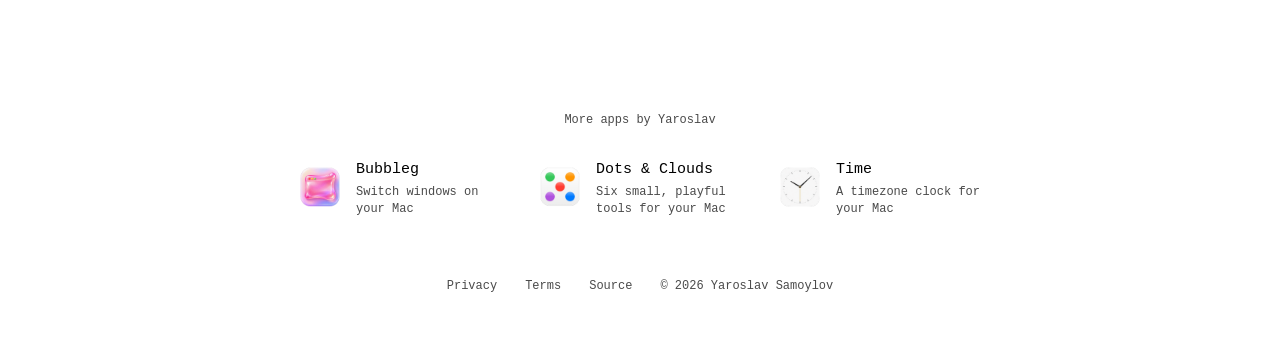
==== commit a6fe4c13: "Site: my other apps above the footer Co-Authored-By: Claude Opus 5.5 (1M context) <noreply@anthropic" ====
--- a/site/index.html
+++ b/site/index.html
@@ -113,6 +113,15 @@
       <a class="download" href="https://apps.apple.com/us/app/nothing-ascetic-writer/id1604460952">Download on the App Store</a>
     </section>
   </main>
+
+  <section class="more-apps" aria-labelledby="more-apps-title">
+    <h2 id="more-apps-title">More apps by Yaroslav</h2>
+    <ul>
+      <li><a href="https://bubbleg.yaosamo.com"><img src="apps/bubbleg.png" alt="" width="48" height="48"><span><b>Bubbleg</b><small>Switch windows on your Mac</small></span></a></li>
+      <li><a href="https://dots.yaosamo.com"><img src="apps/dots.png" alt="" width="48" height="48"><span><b>Dots &amp; Clouds</b><small>Six small, playful tools for your Mac</small></span></a></li>
+      <li><a href="https://apps.apple.com/us/app/yaosamo-time-timezone-clock/id6759643546"><img src="apps/time.png" alt="" width="48" height="48"><span><b>Time</b><small>A timezone clock for your Mac</small></span></a></li>
+    </ul>
+  </section>
 
   <footer>
     <a href="privacy.html">Privacy</a>
--- a/site/style.css
+++ b/site/style.css
@@ -145,6 +145,17 @@
   color: var(--dim);
   font-size: 12px;
 }
+
+/* my other apps, above the footer */
+.more-apps { max-width: 760px; margin: 0 auto; padding: 72px 24px 0; }
+.more-apps h2 { margin: 0 0 16px; font-weight: 300; font-size: 12px; color: var(--dim); text-align: center; }
+.more-apps ul { display: grid; grid-template-columns: repeat(3, 1fr); gap: 8px; margin: 0; padding: 0; list-style: none; }
+.more-apps a { display: flex; align-items: center; gap: 12px; padding: 10px 12px; border-radius: 12px; color: var(--text); text-decoration: none; transition: background 0.15s; }
+.more-apps a:hover { background: var(--line); }
+.more-apps img { width: 48px; height: 48px; flex: none; }
+.more-apps b { display: block; font-weight: 400; color: var(--strong); }
+.more-apps small { display: block; margin-top: 2px; font-size: 12px; line-height: 1.4; color: var(--dim); }
+@media (max-width: 760px) { .more-apps ul { grid-template-columns: 1fr; } }
 
 /* privacy page */
 .doc { max-width: 640px; margin: 0 auto; padding: 8vh 0 12vh; }
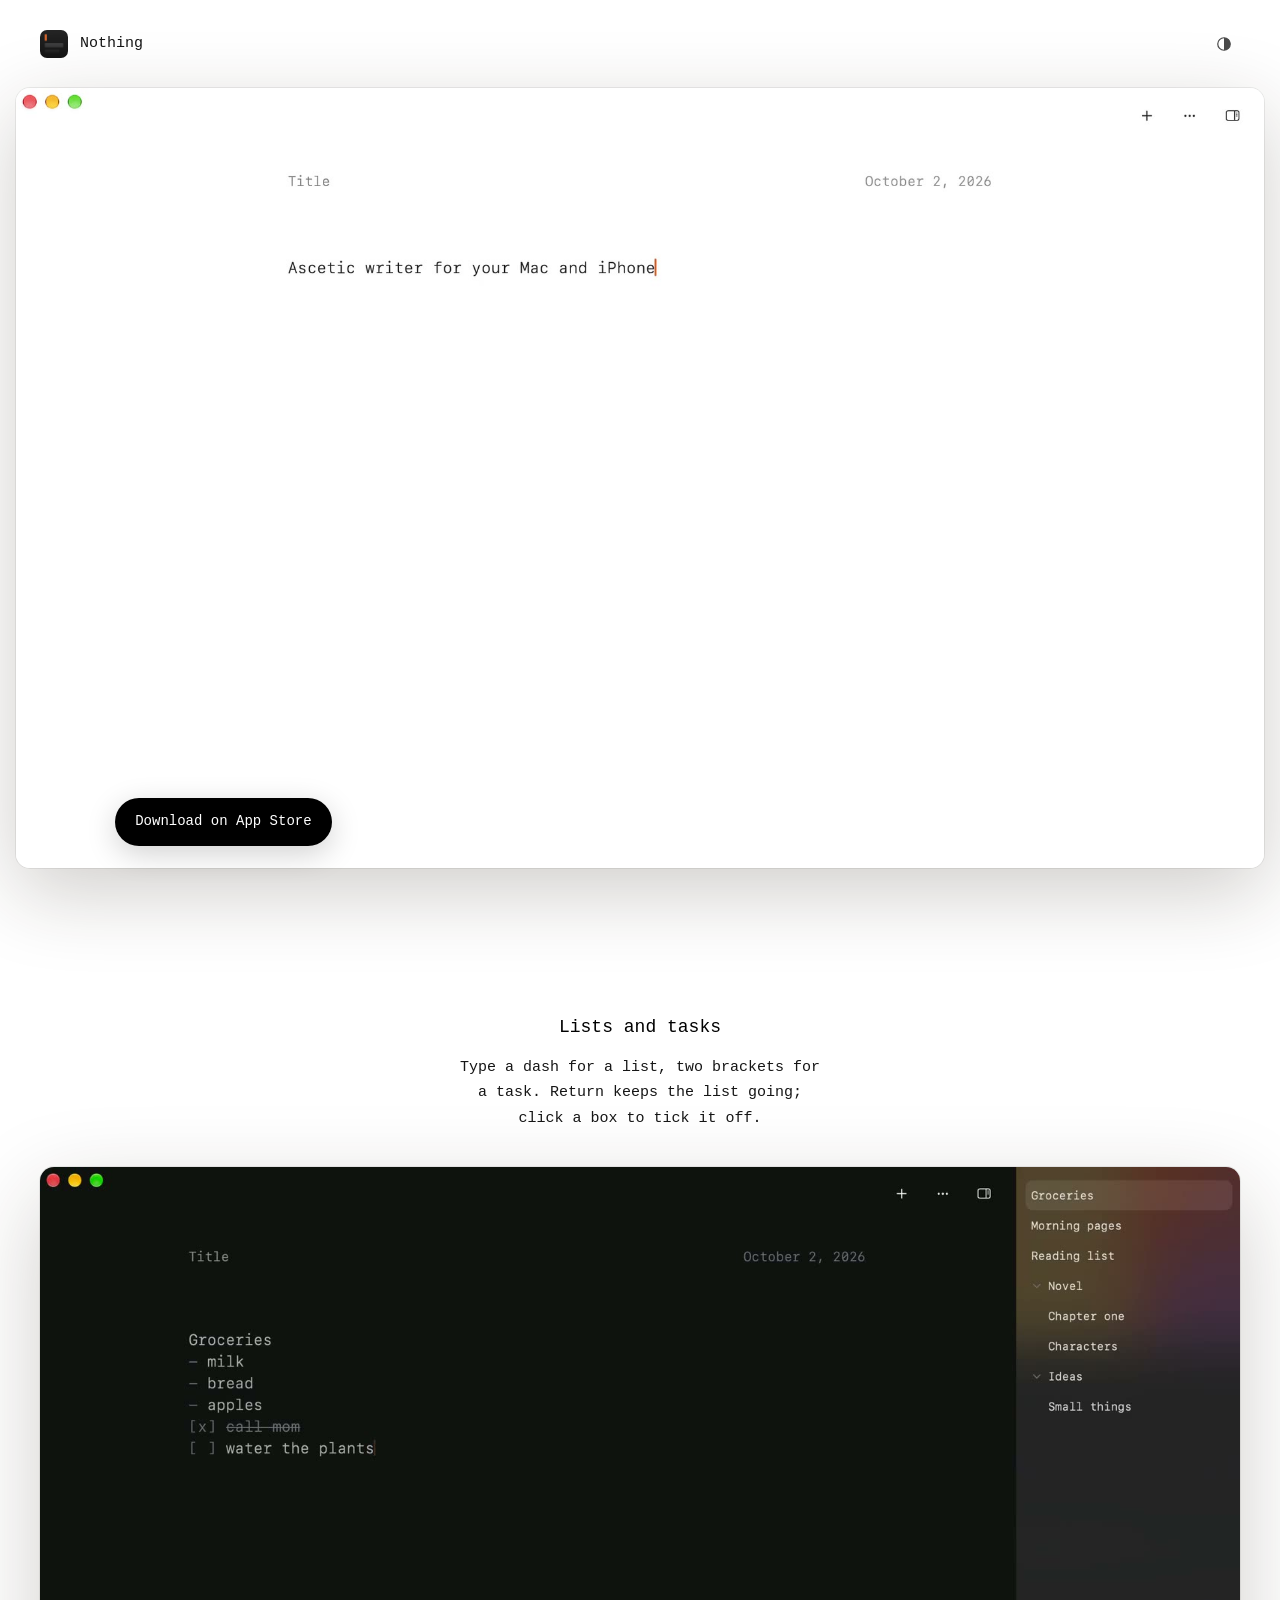
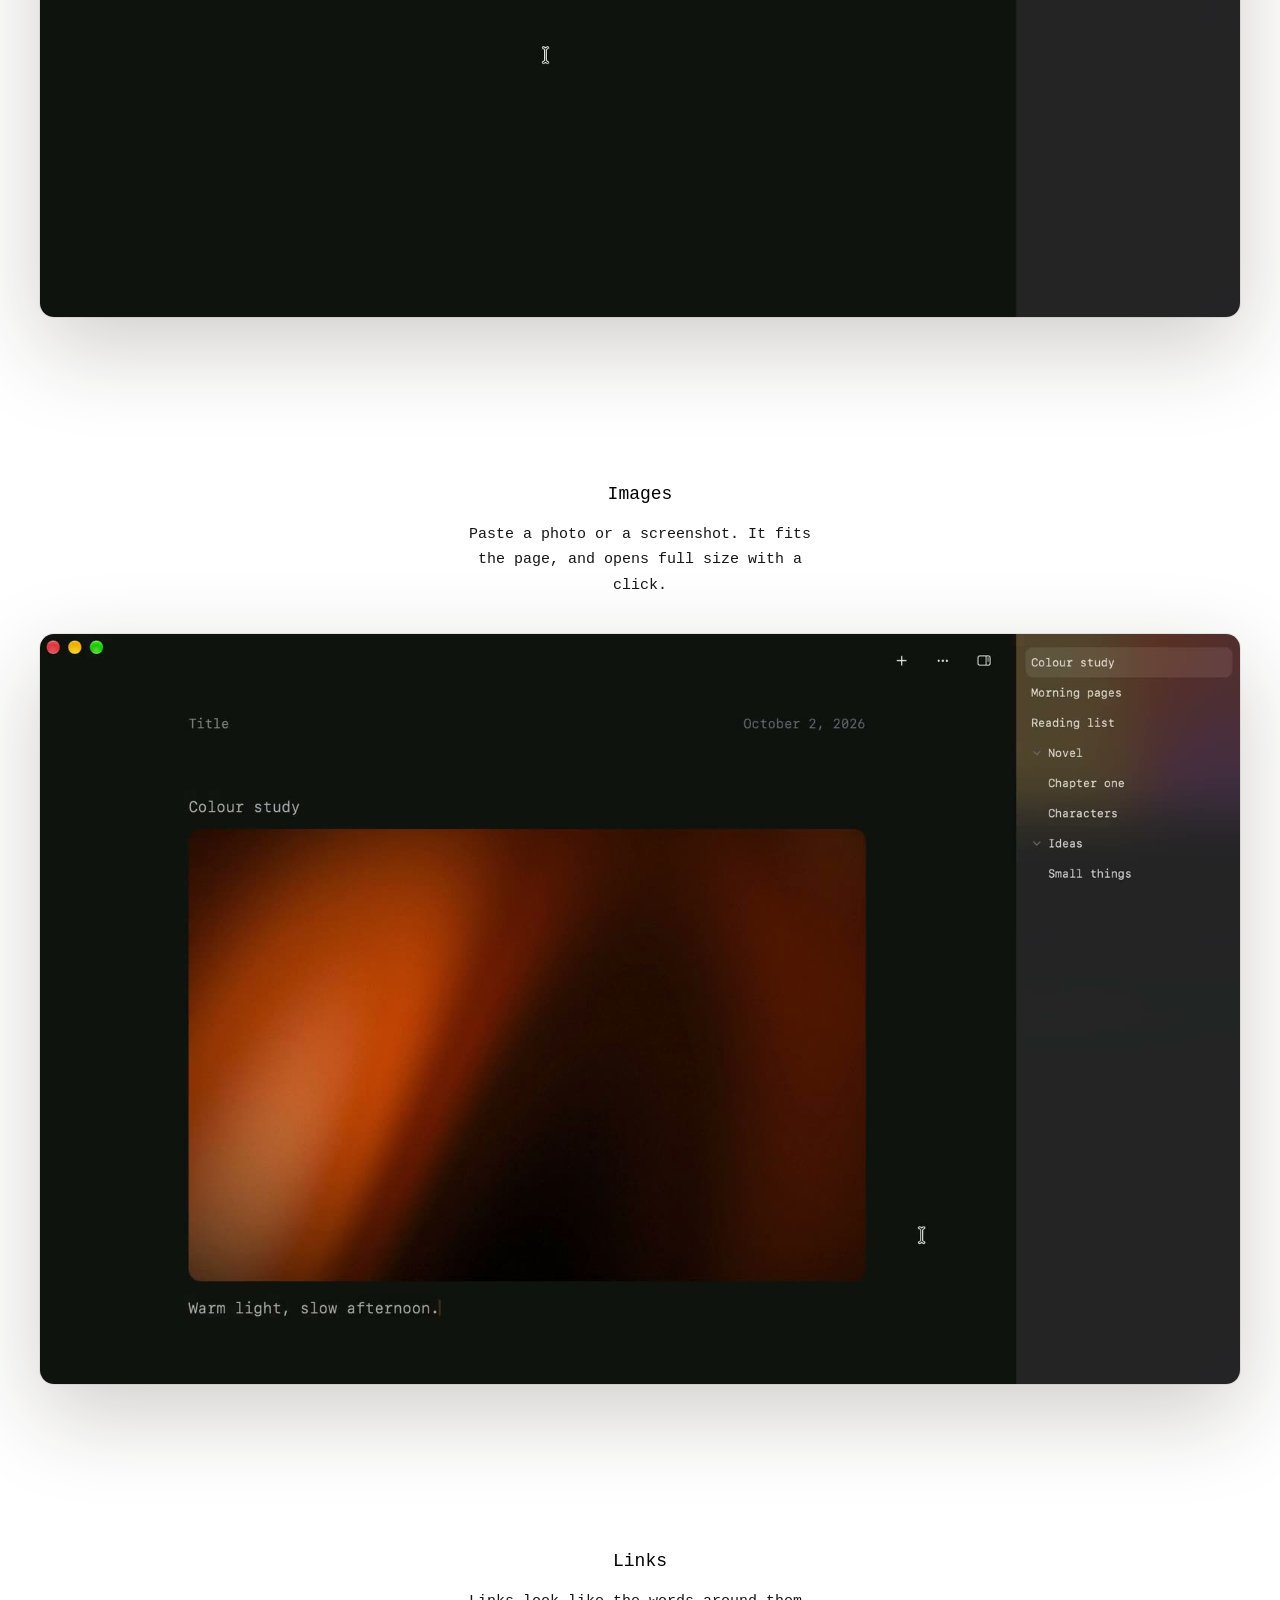
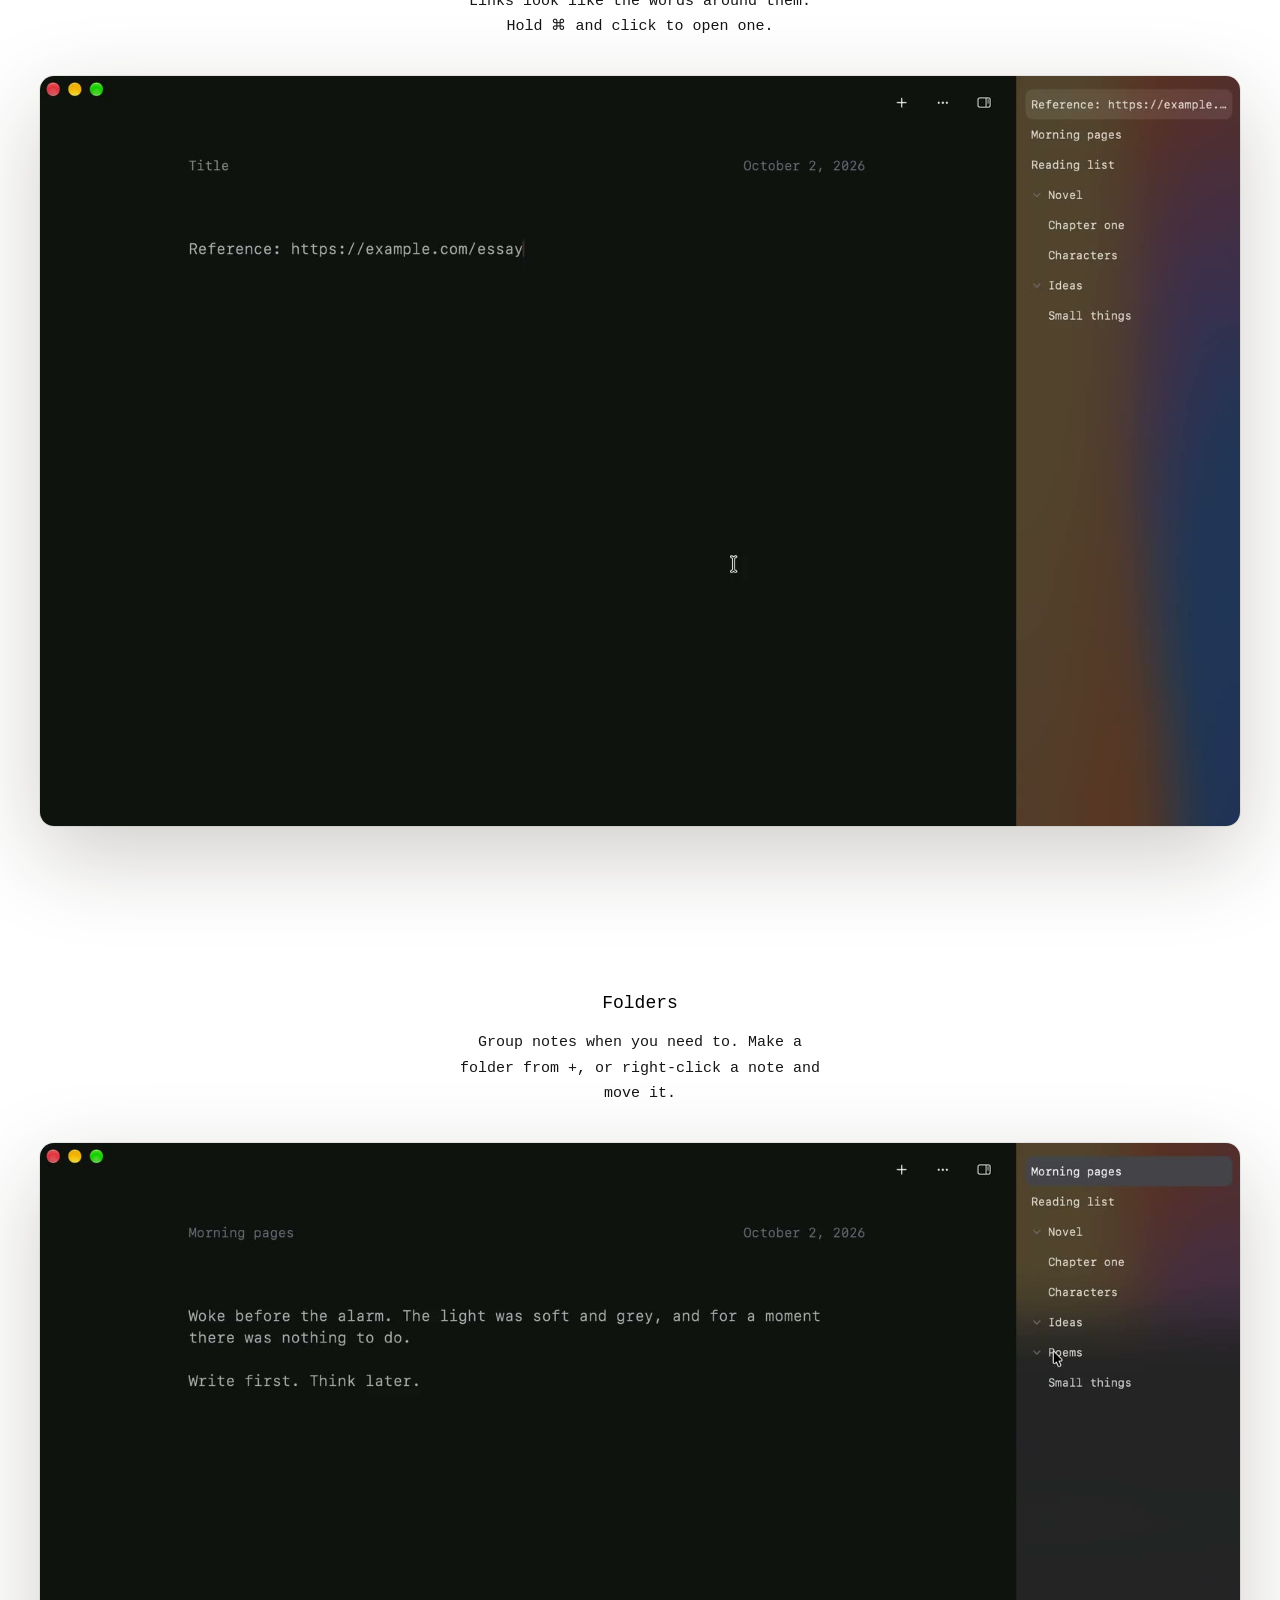
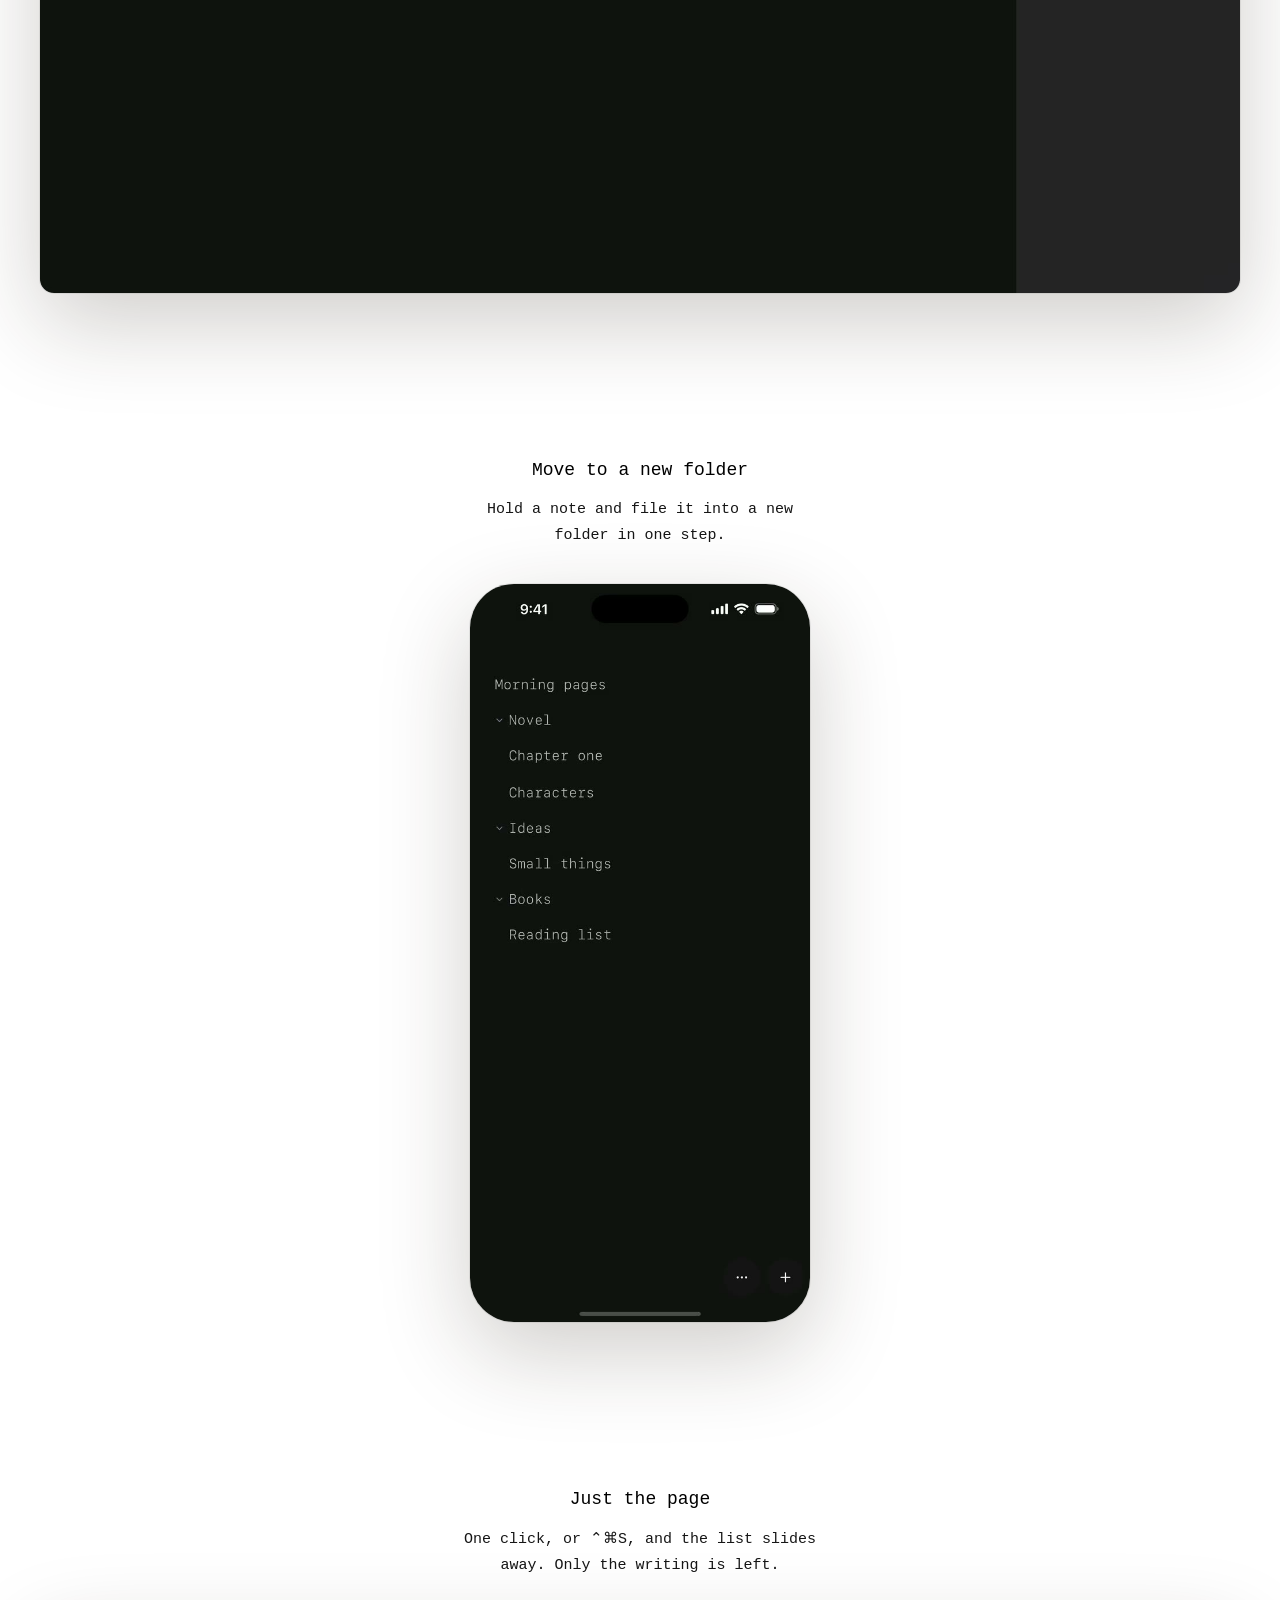
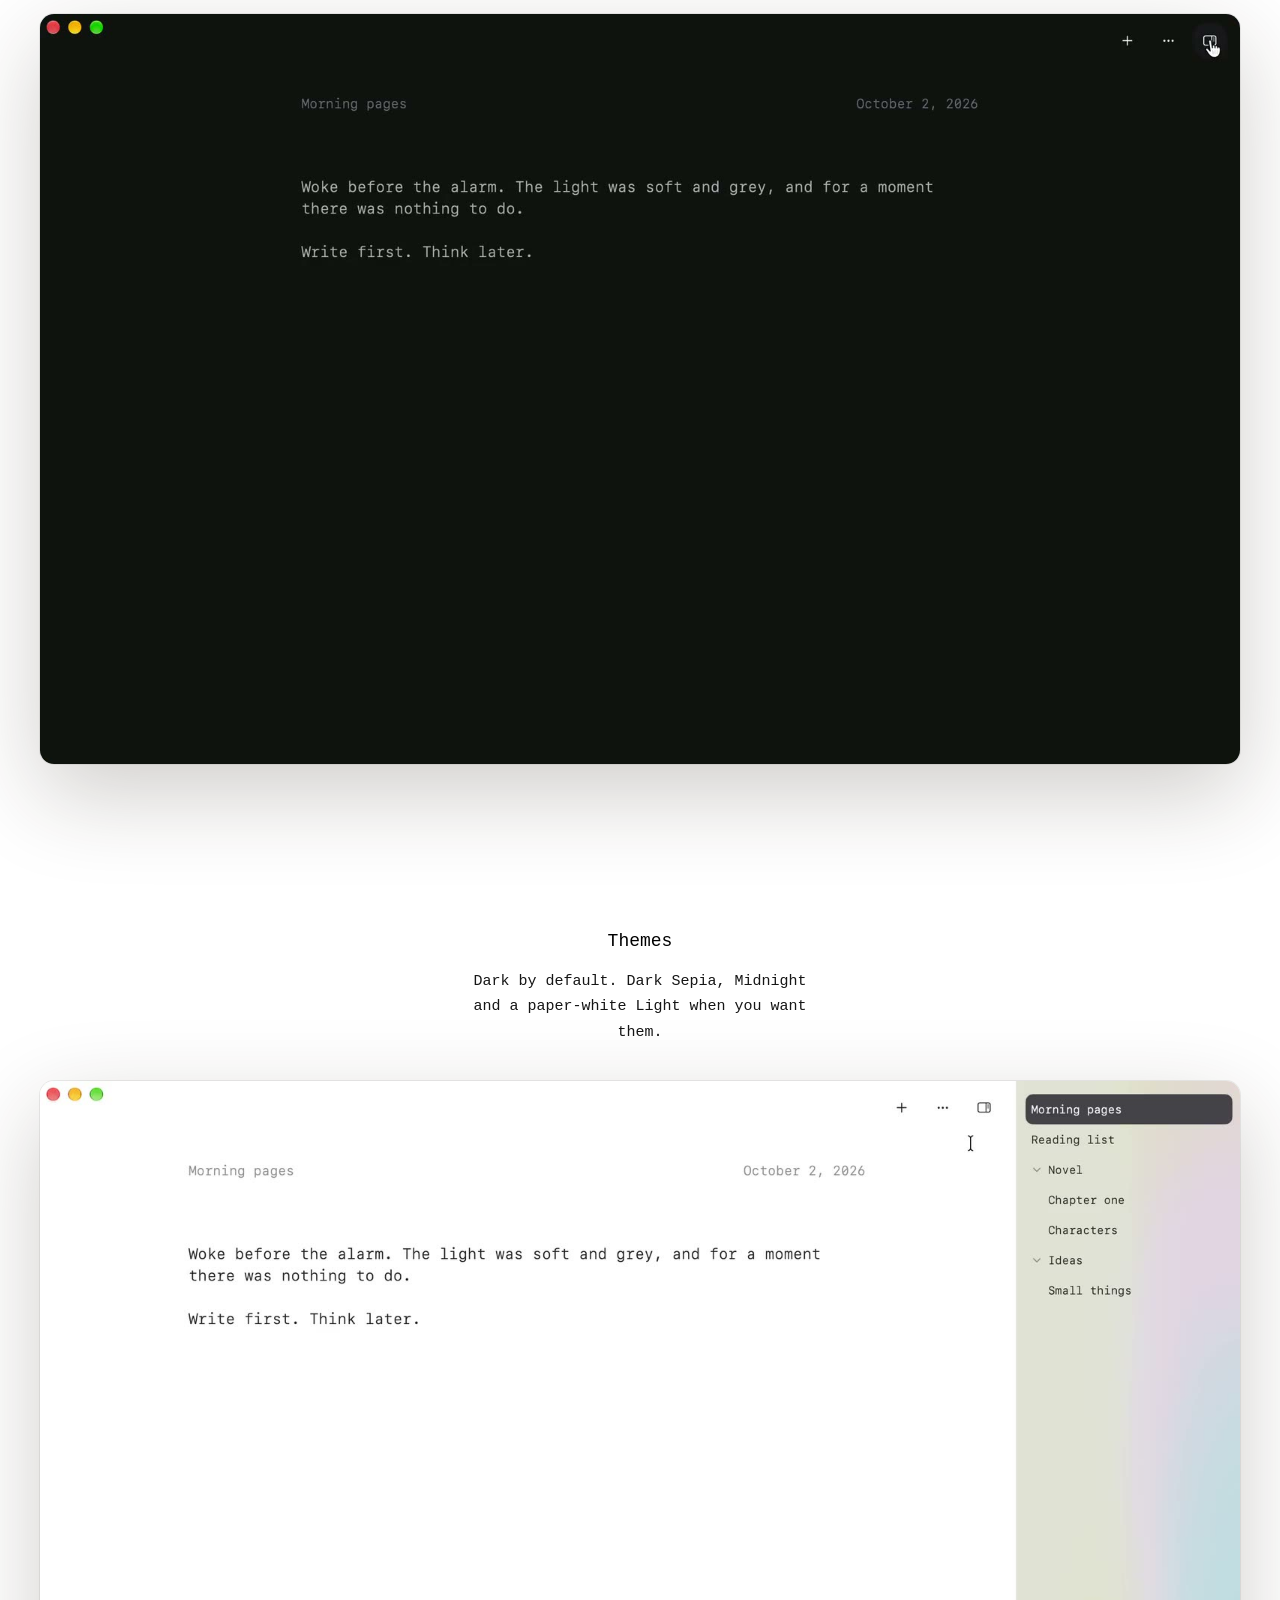
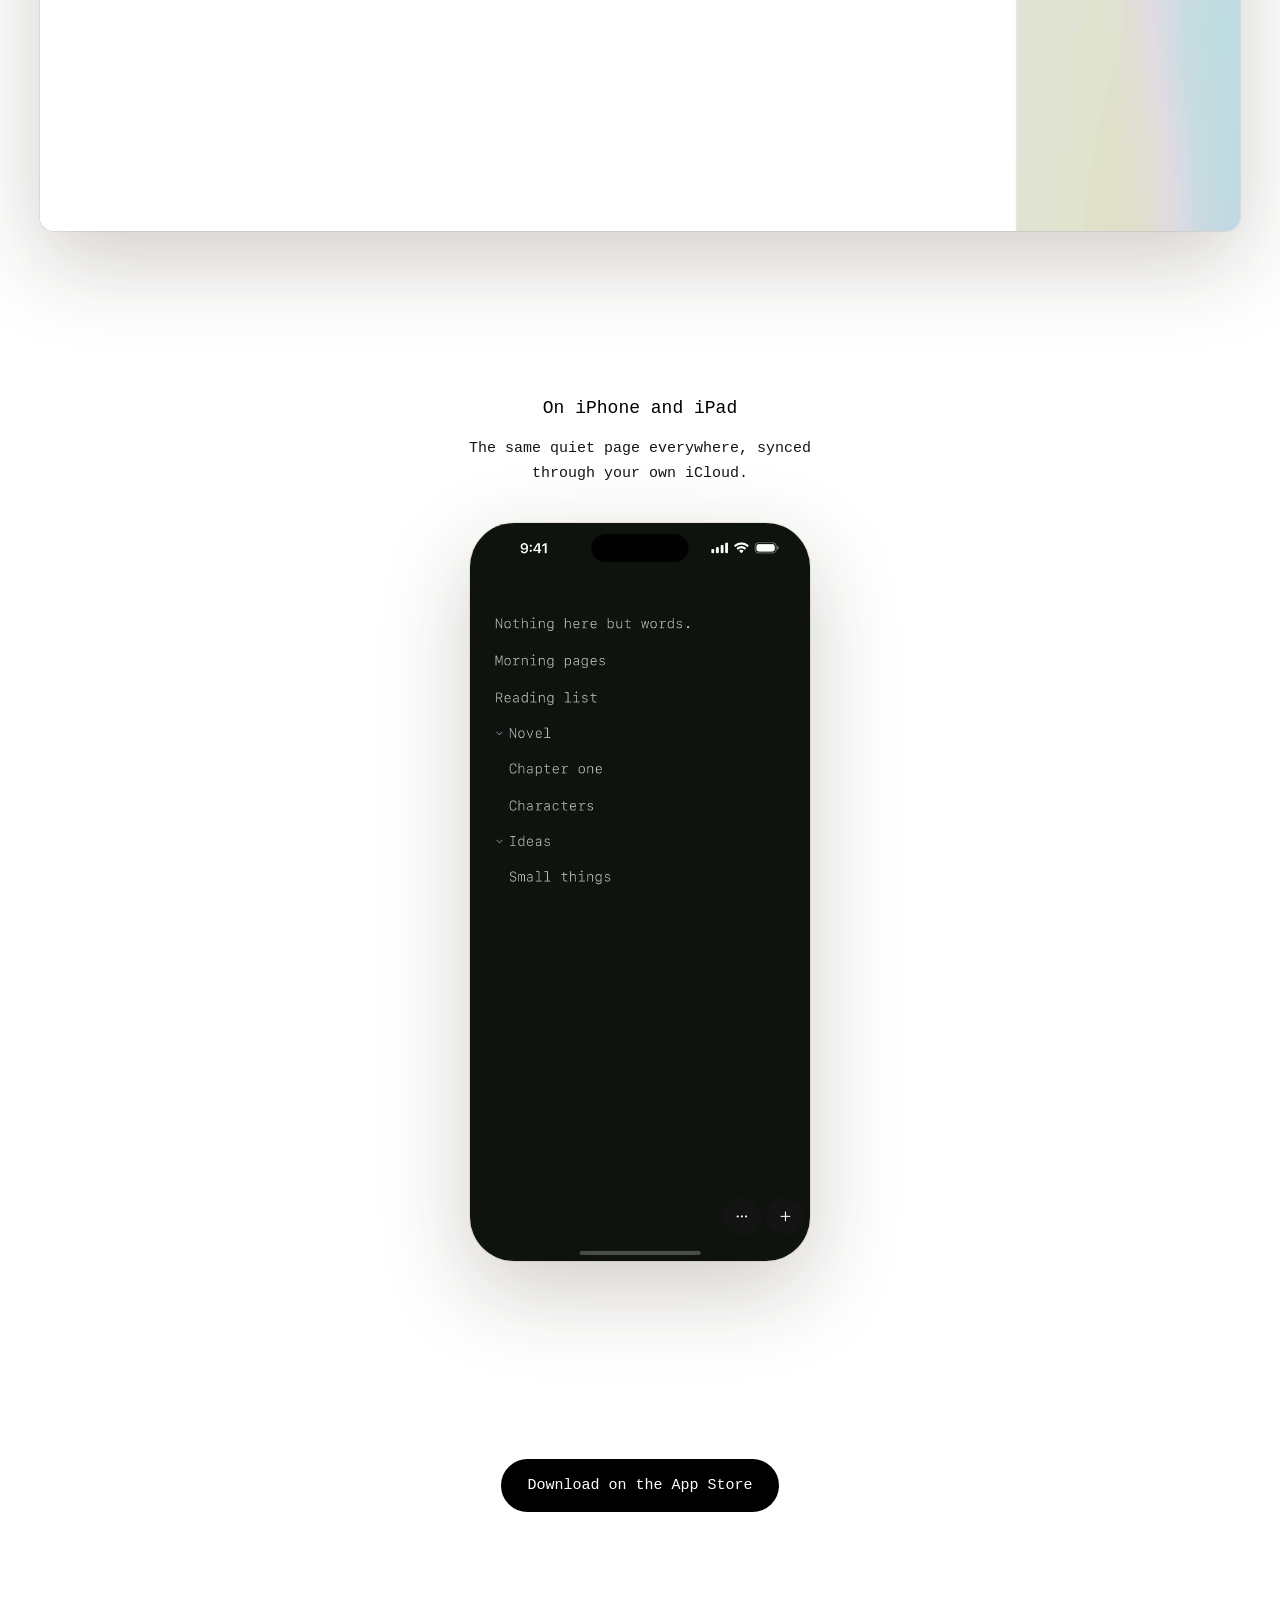
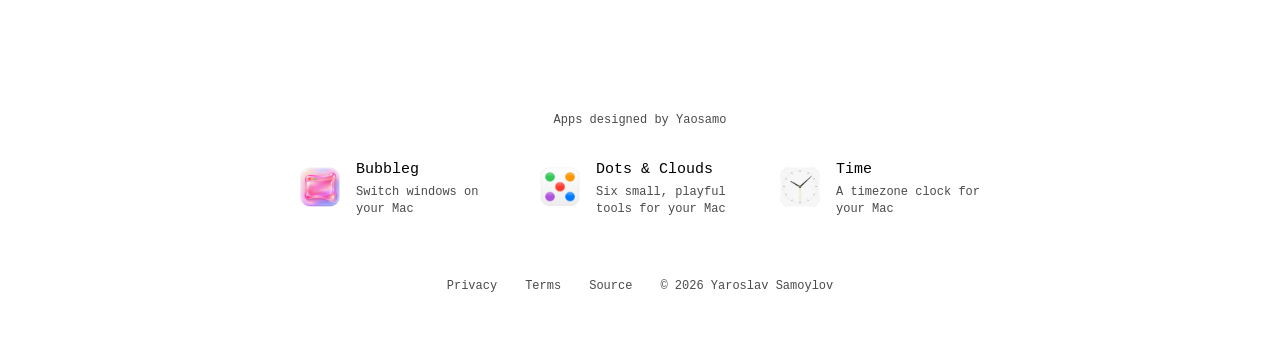
==== commit 2d281393: "Site: Apps designed by Yaosamo, as on yaosamo.com Co-Authored-By: Claude Opus 5.5 (1M context) <nore" ====
--- a/site/index.html
+++ b/site/index.html
@@ -115,7 +115,7 @@
   </main>
 
   <section class="more-apps" aria-labelledby="more-apps-title">
-    <h2 id="more-apps-title">More apps by Yaroslav</h2>
+    <h2 id="more-apps-title">Apps designed by Yaosamo</h2>
     <ul>
       <li><a href="https://bubbleg.yaosamo.com"><img src="apps/bubbleg.png" alt="" width="48" height="48"><span><b>Bubbleg</b><small>Switch windows on your Mac</small></span></a></li>
       <li><a href="https://dots.yaosamo.com"><img src="apps/dots.png" alt="" width="48" height="48"><span><b>Dots &amp; Clouds</b><small>Six small, playful tools for your Mac</small></span></a></li>
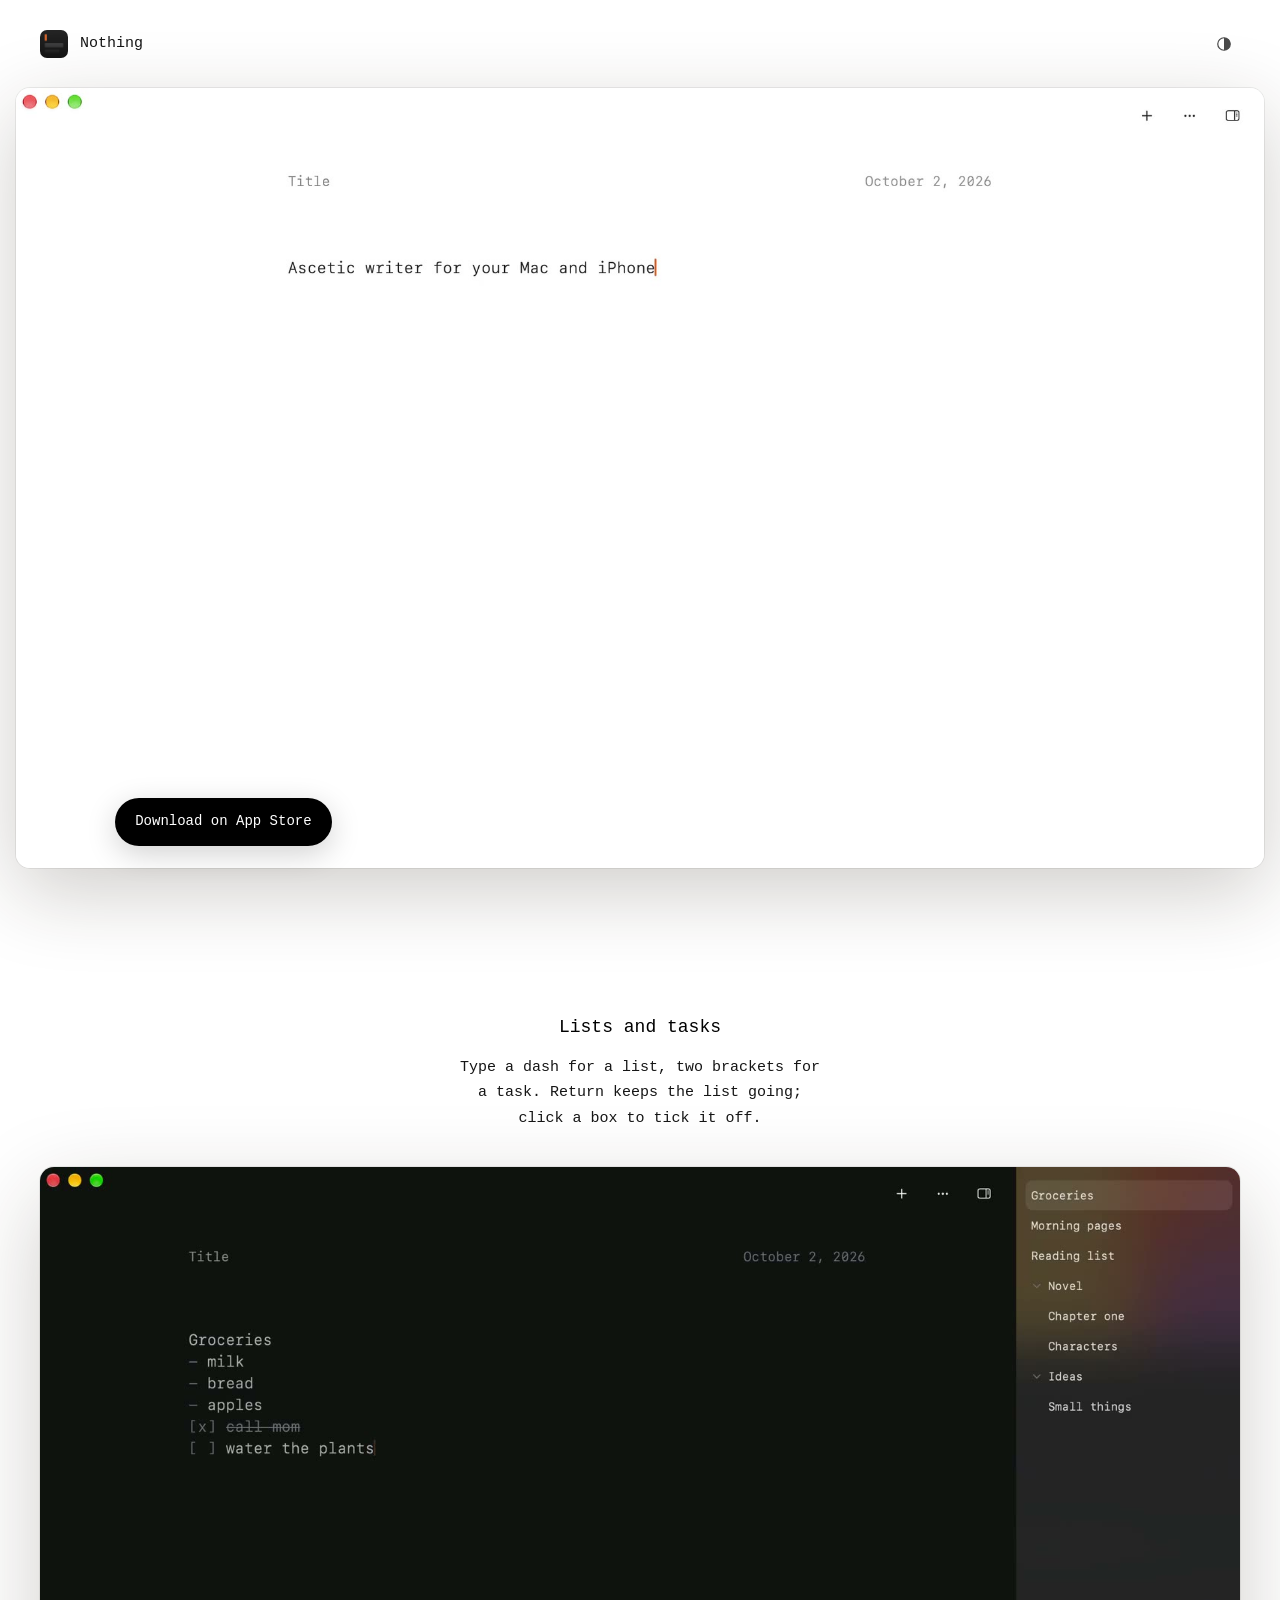
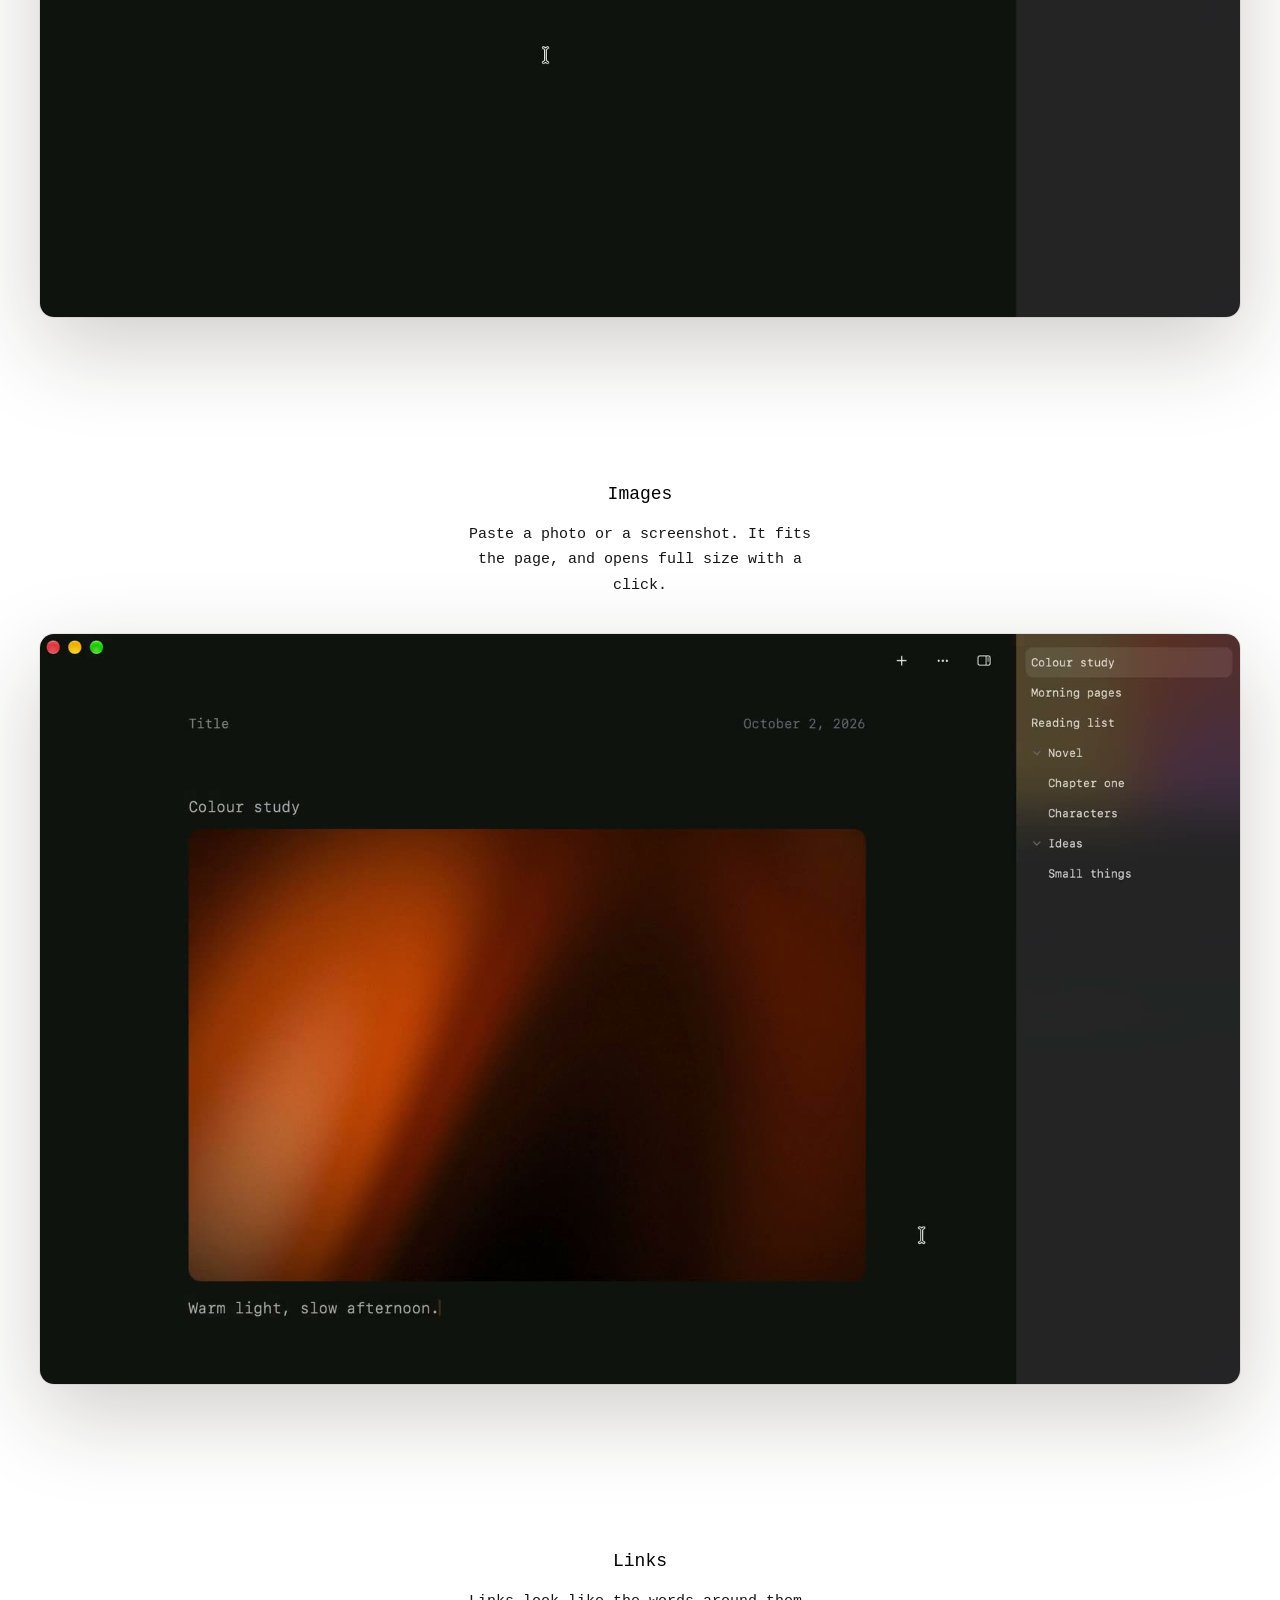
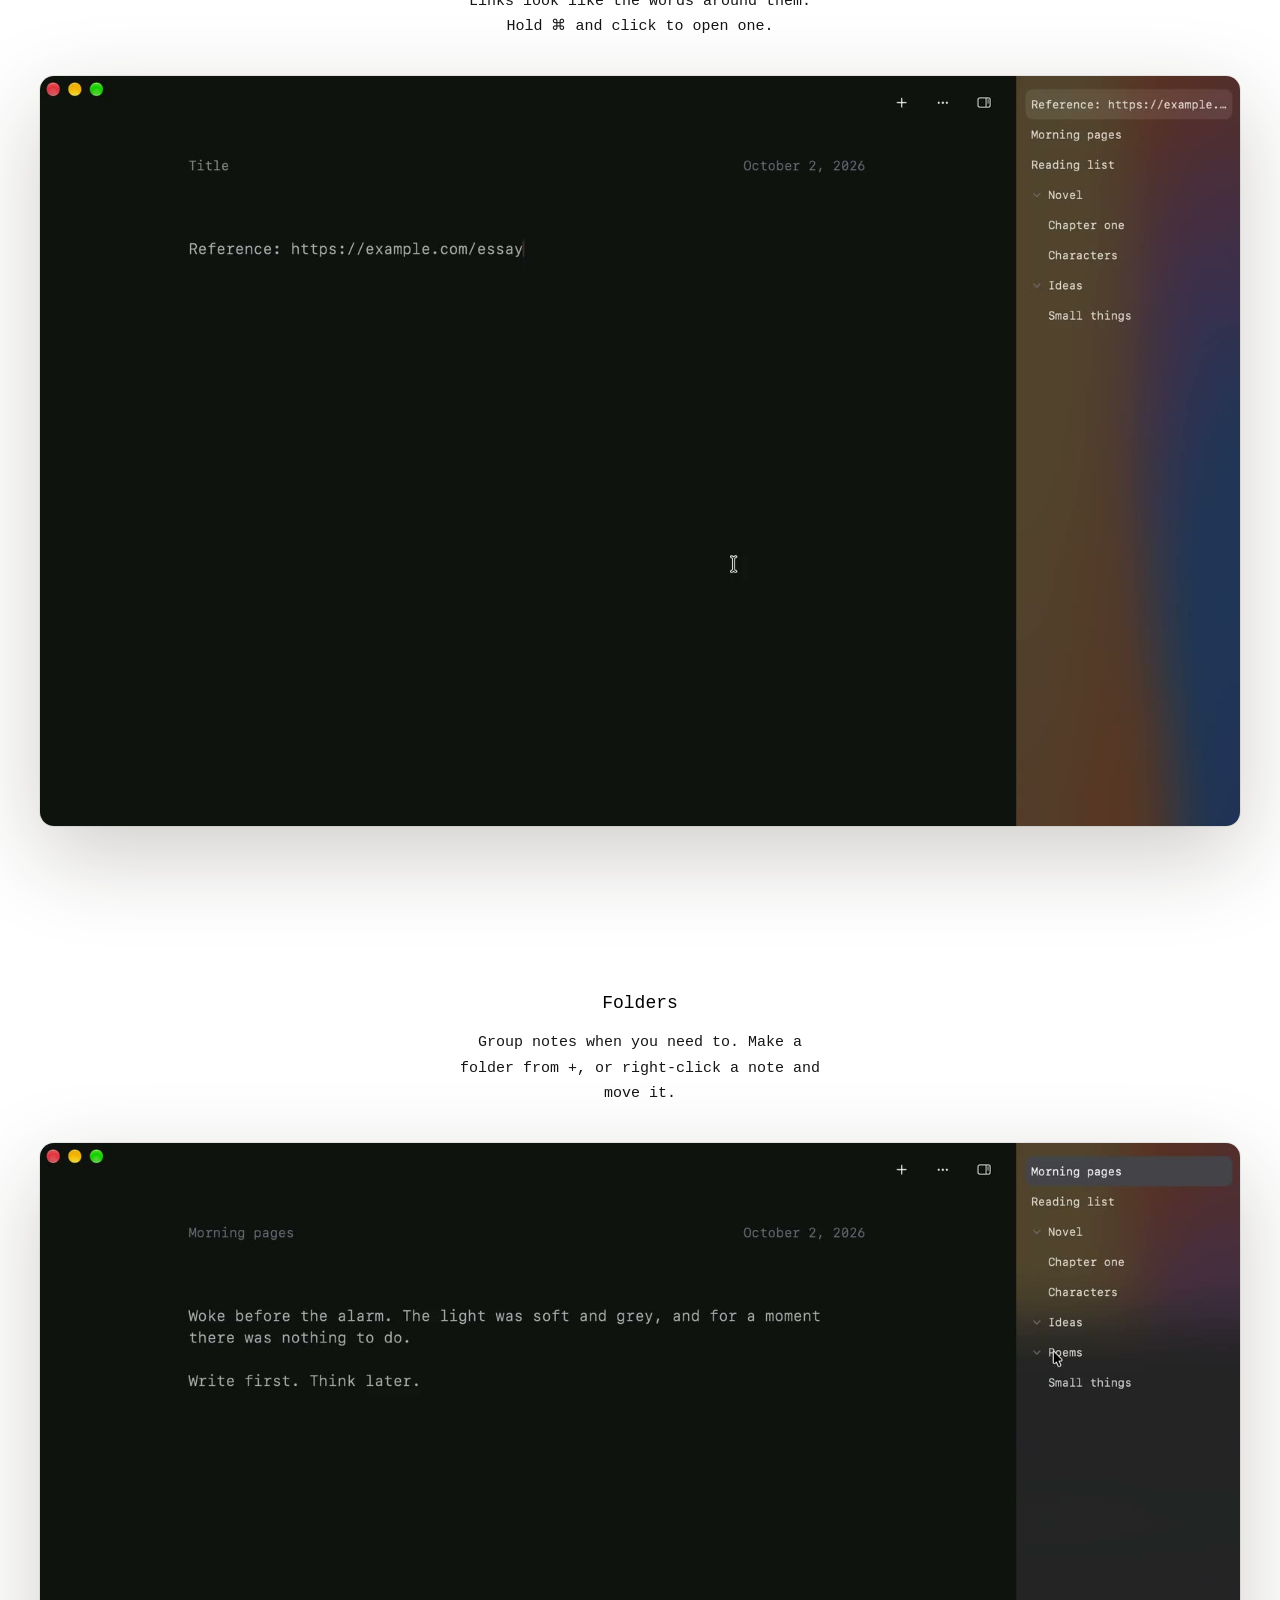
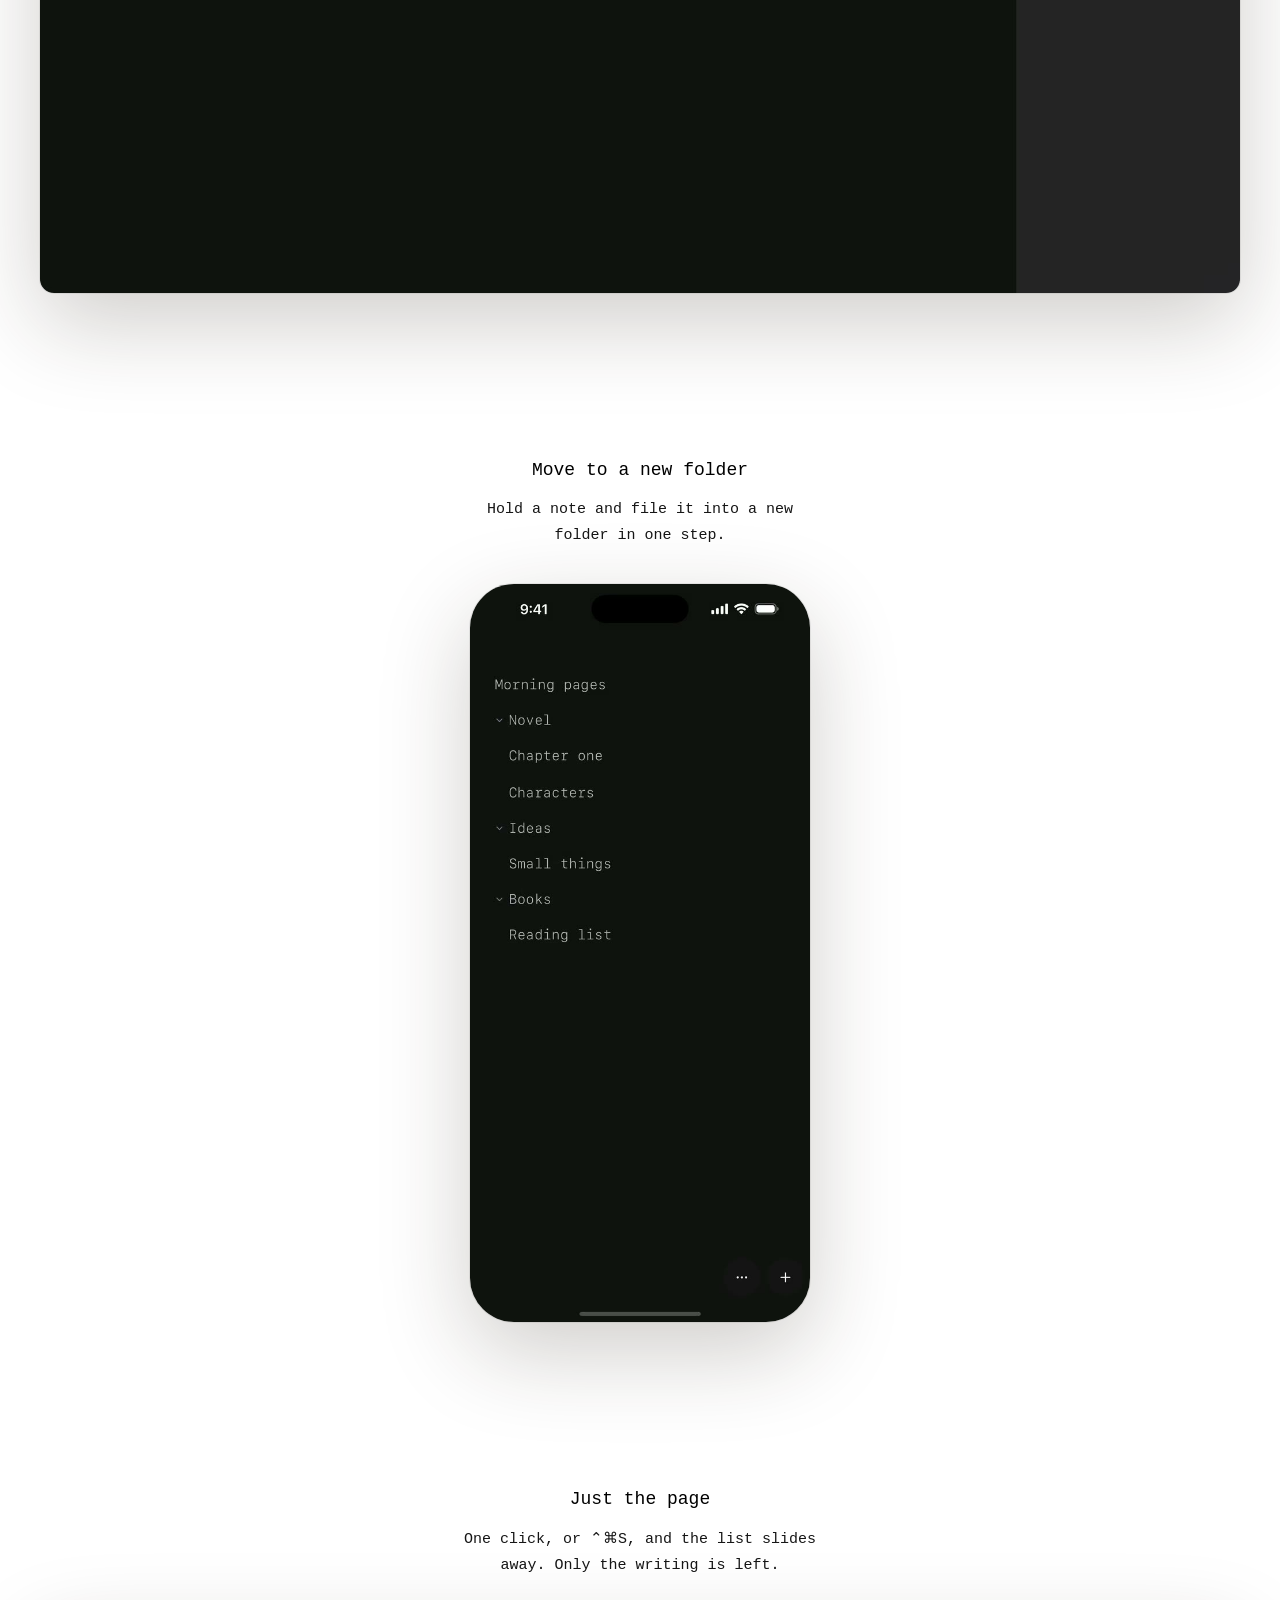
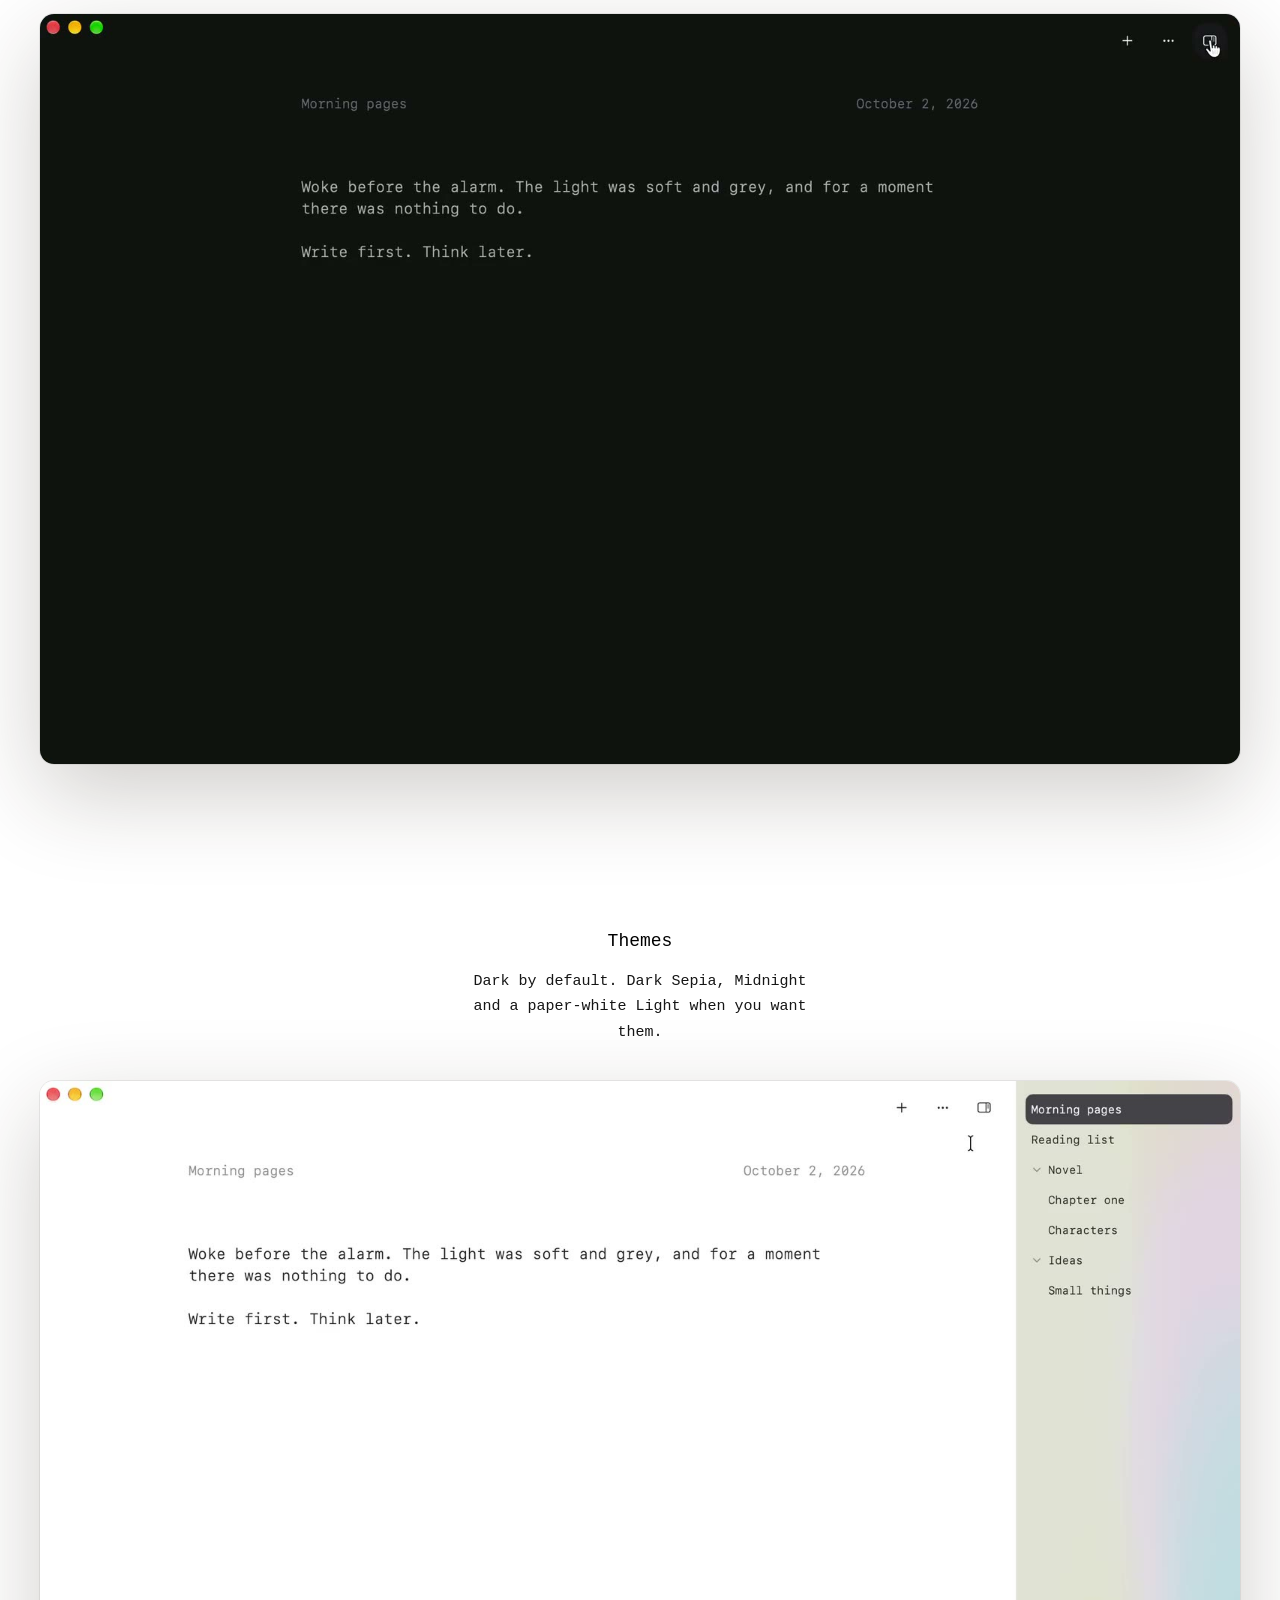
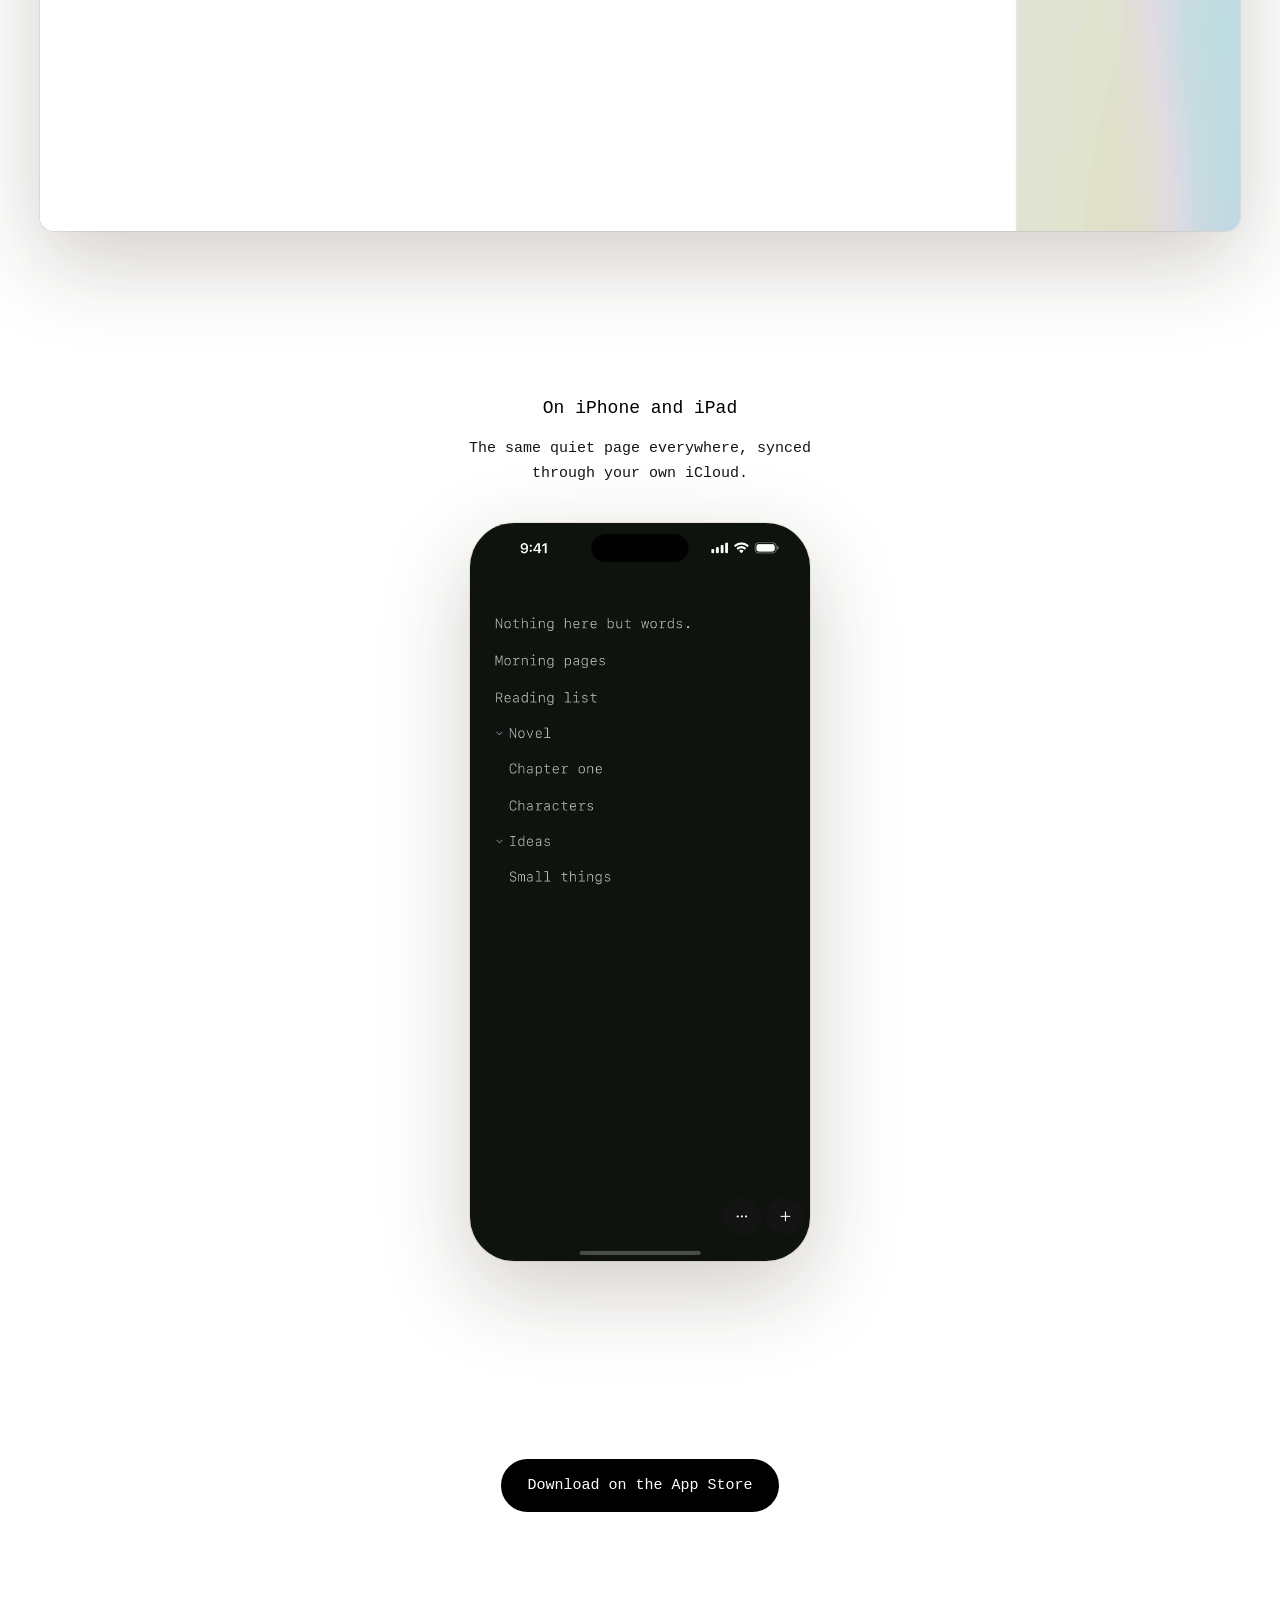
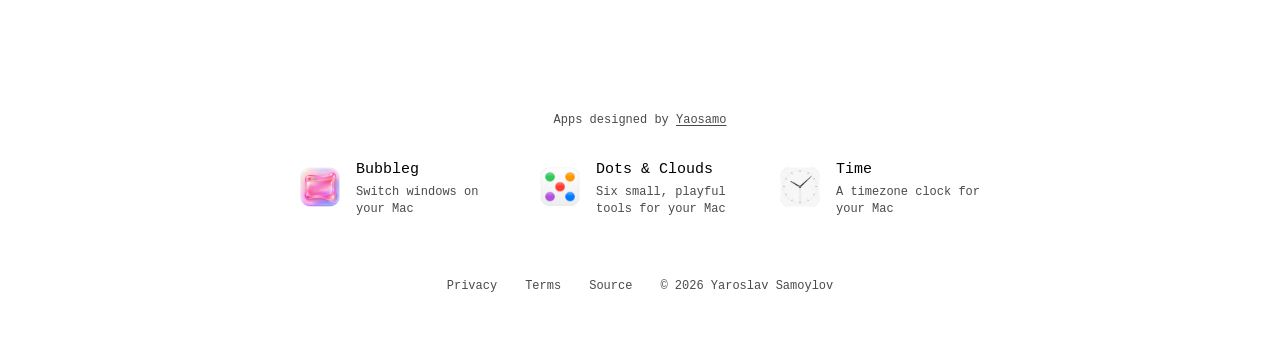
==== commit e24ea692: "Site: Yaosamo links to yaosamo.com Co-Authored-By: Claude Opus 5.5 (1M context) <noreply@anthropic.c" ====
--- a/site/index.html
+++ b/site/index.html
@@ -115,7 +115,7 @@
   </main>
 
   <section class="more-apps" aria-labelledby="more-apps-title">
-    <h2 id="more-apps-title">Apps designed by Yaosamo</h2>
+    <h2 id="more-apps-title">Apps designed by <a href="https://yaosamo.com">Yaosamo</a></h2>
     <ul>
       <li><a href="https://bubbleg.yaosamo.com"><img src="apps/bubbleg.png" alt="" width="48" height="48"><span><b>Bubbleg</b><small>Switch windows on your Mac</small></span></a></li>
       <li><a href="https://dots.yaosamo.com"><img src="apps/dots.png" alt="" width="48" height="48"><span><b>Dots &amp; Clouds</b><small>Six small, playful tools for your Mac</small></span></a></li>
--- a/site/style.css
+++ b/site/style.css
@@ -152,6 +152,8 @@
 .more-apps ul { display: grid; grid-template-columns: repeat(3, 1fr); gap: 8px; margin: 0; padding: 0; list-style: none; }
 .more-apps a { display: flex; align-items: center; gap: 12px; padding: 10px 12px; border-radius: 12px; color: var(--text); text-decoration: none; transition: background 0.15s; }
 .more-apps a:hover { background: var(--line); }
+.more-apps h2 a { display: inline; padding: 0; border-radius: 0; color: inherit; text-decoration: underline; text-underline-offset: 2px; background: none; }
+.more-apps h2 a:hover { color: var(--strong); background: none; }
 .more-apps img { width: 48px; height: 48px; flex: none; }
 .more-apps b { display: block; font-weight: 400; color: var(--strong); }
 .more-apps small { display: block; margin-top: 2px; font-size: 12px; line-height: 1.4; color: var(--dim); }
